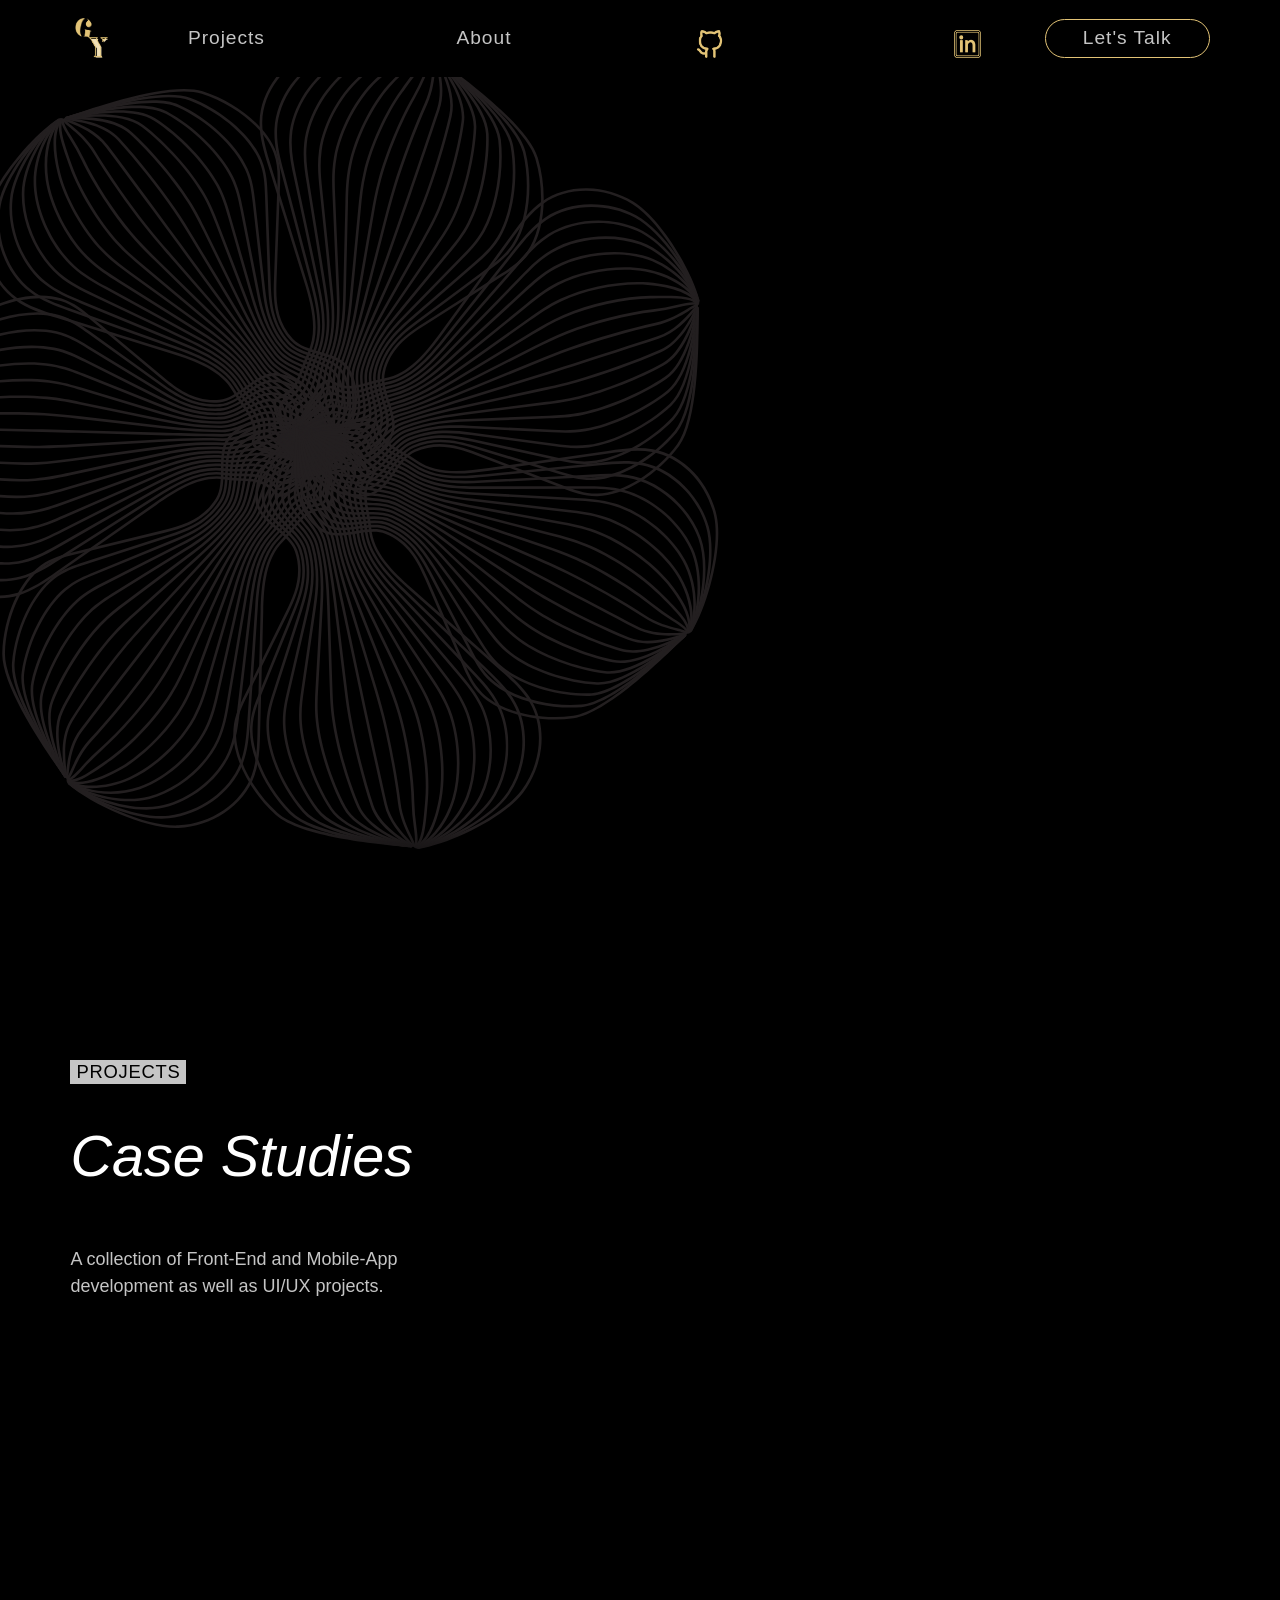
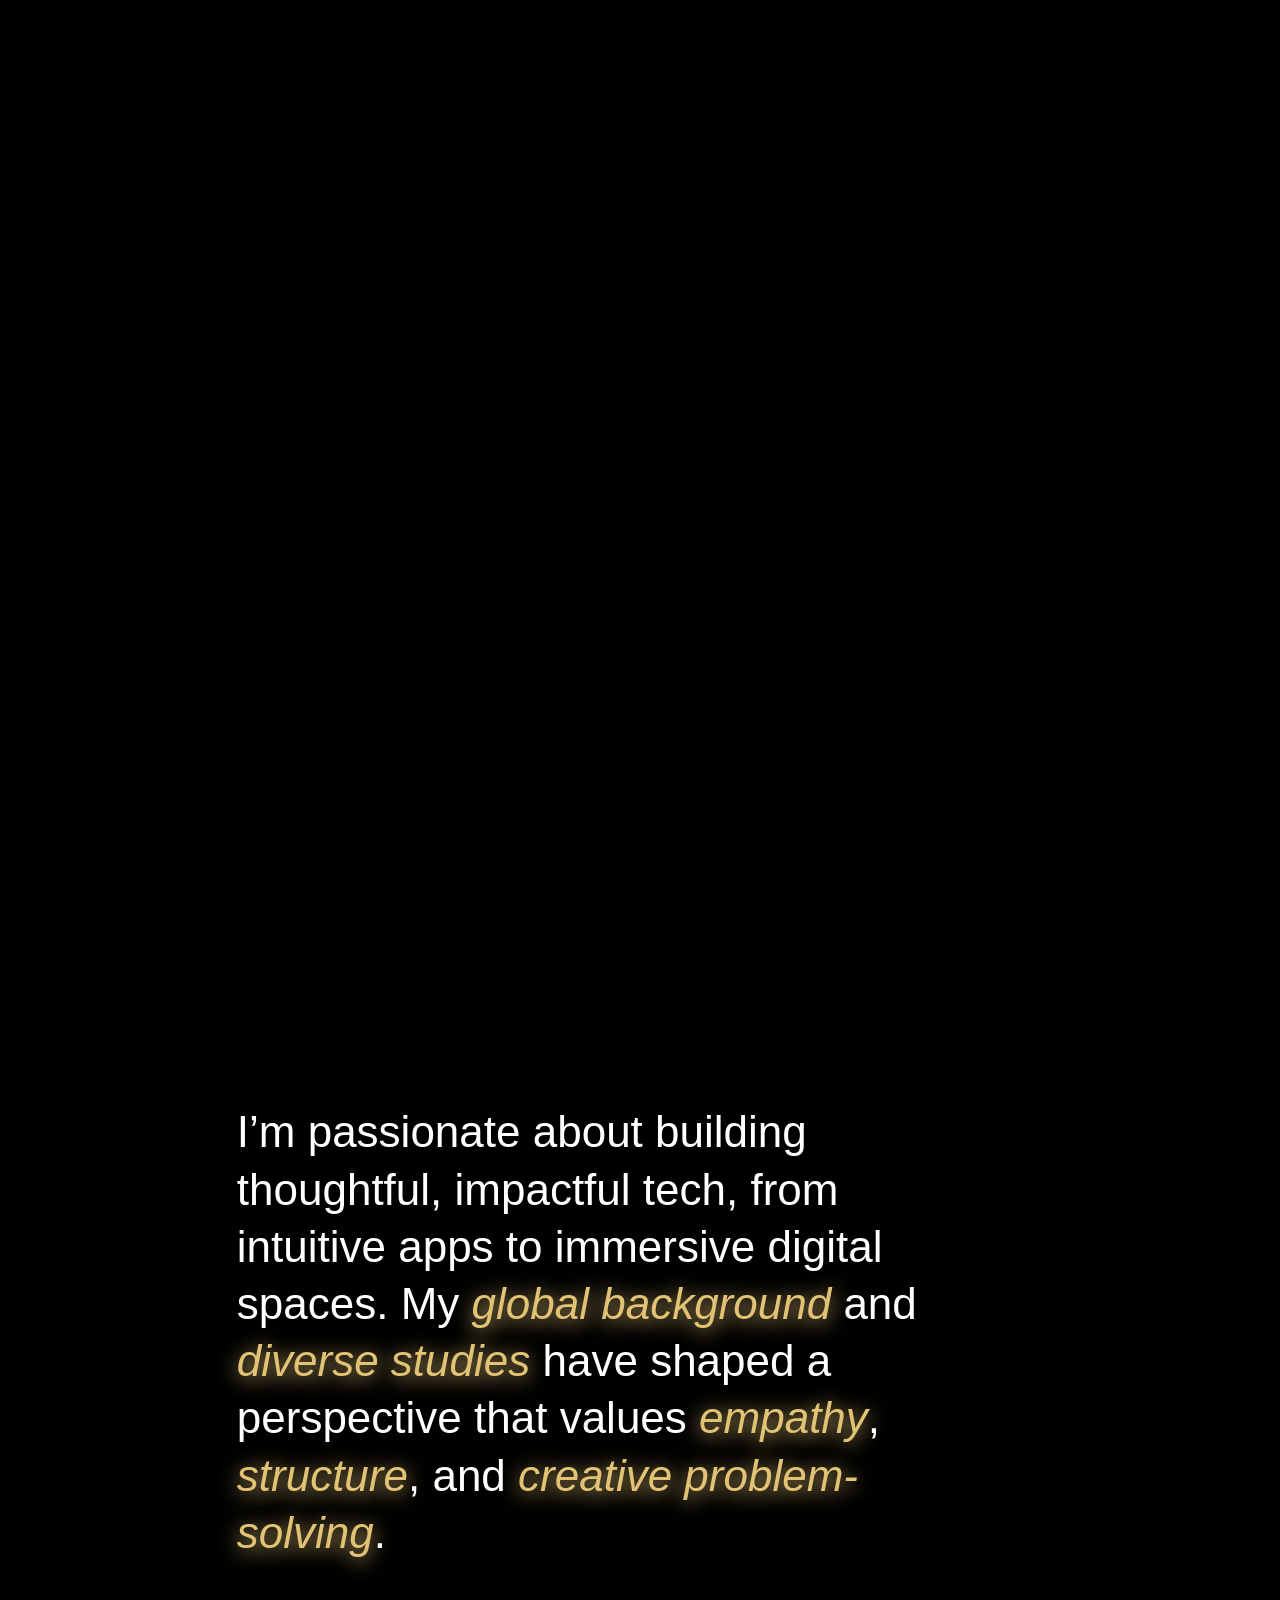
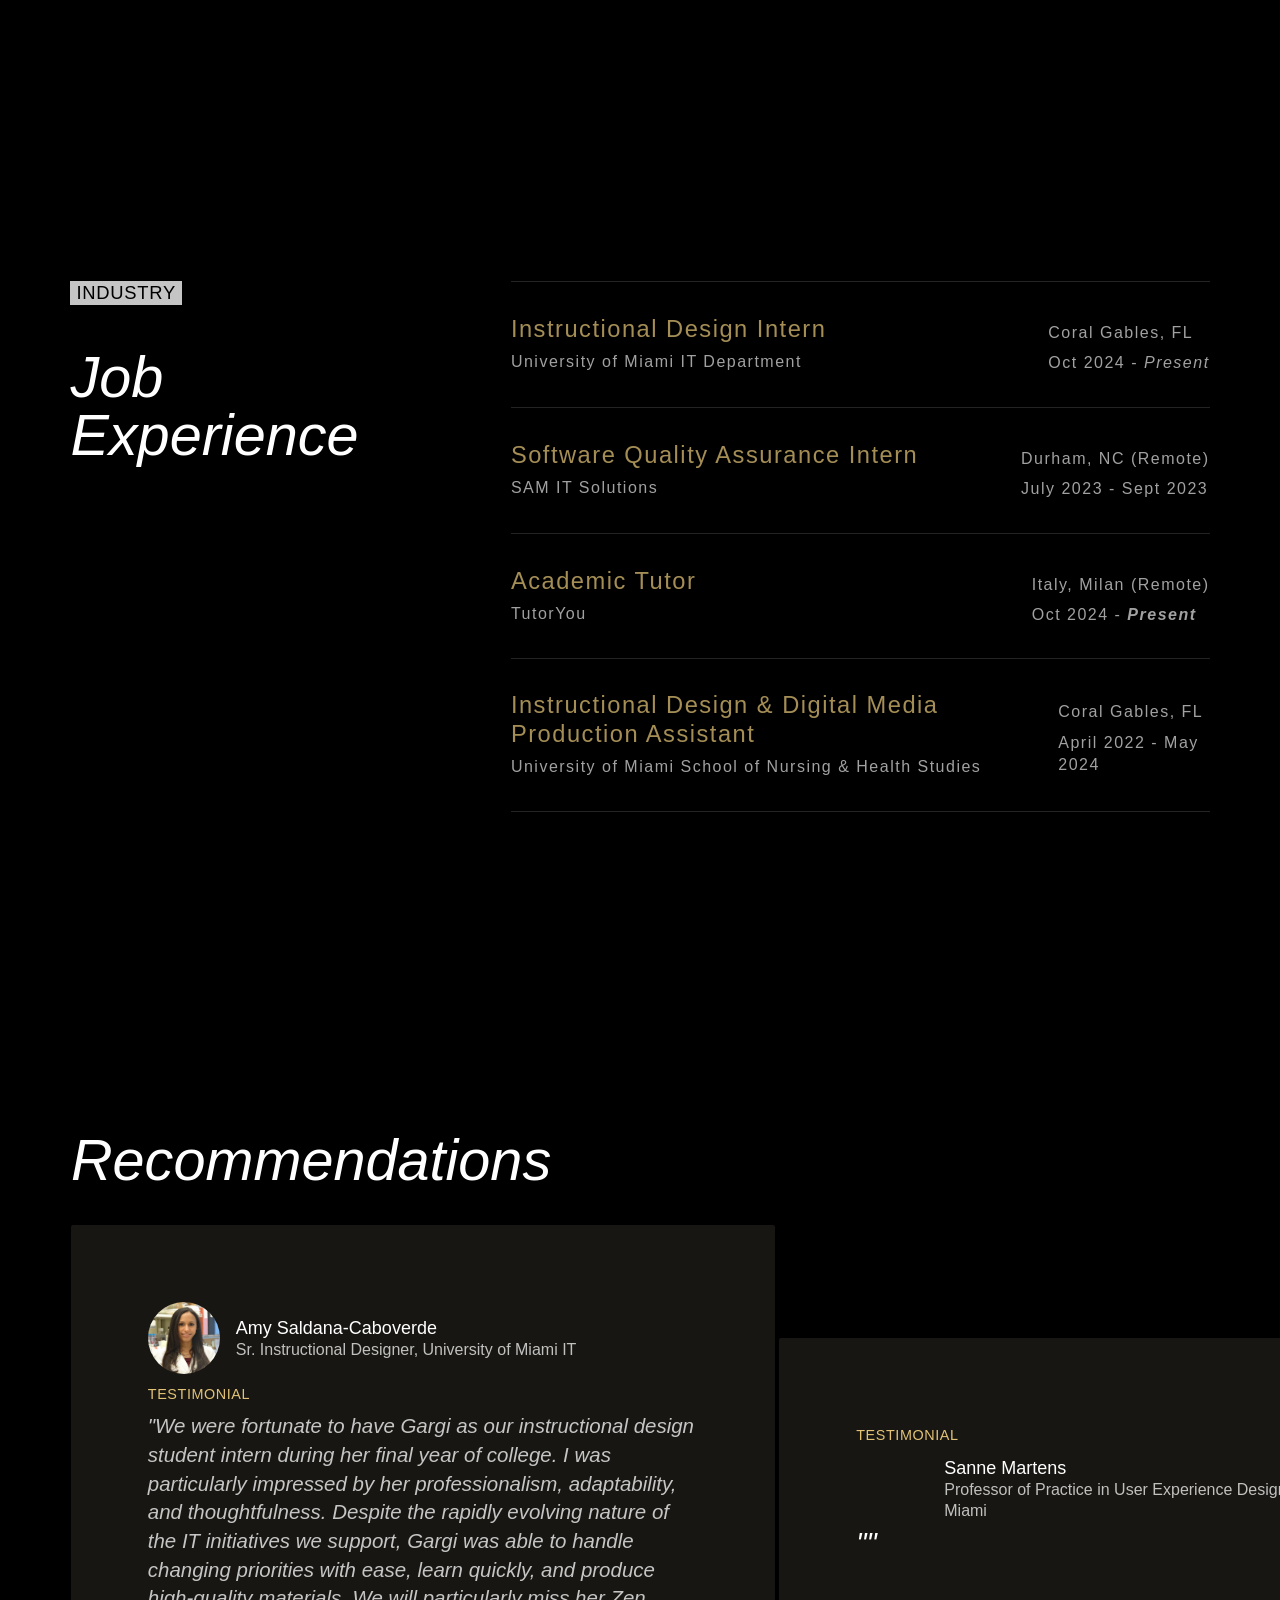
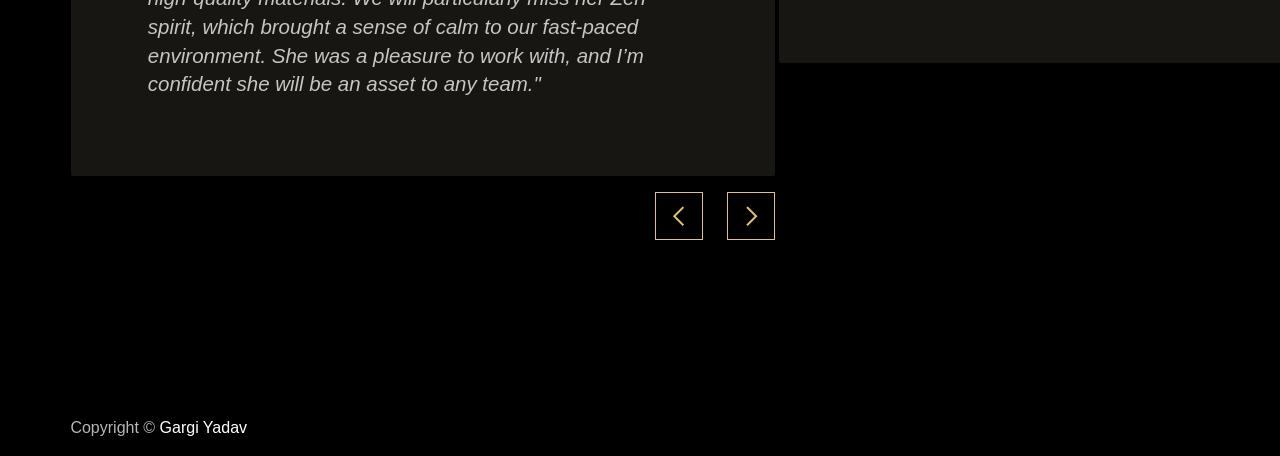
==== index.html @ ada551bd "Add code files" ====
<!DOCTYPE html><!--  This site was created in Webflow. https://webflow.com  --><!--  Last Published: Wed Apr 30 2025 02:10:59 GMT+0000 (Coordinated Universal Time)  -->
<html data-wf-page="67da205cc5cc4d91145ba901" data-wf-site="67da205bc5cc4d91145ba8b2" lang="en">
<head>
  <meta charset="utf-8">
  <title>Enigma Studio | Webflow HTML website template</title>
  <meta content="Enigma Studio | Webflow HTML website template" property="og:title">
  <meta content="https://cdn.prod.website-files.com/6703321c58a02eadf2546669/6704120da73efdd2e2a7a89e_enigma-ai-studio.webflow.io_%20(4).avif" property="og:image">
  <meta content="Enigma Studio | Webflow HTML website template" property="twitter:title">
  <meta content="https://cdn.prod.website-files.com/6703321c58a02eadf2546669/6704120da73efdd2e2a7a89e_enigma-ai-studio.webflow.io_%20(4).avif" property="twitter:image">
  <meta content="width=device-width, initial-scale=1" name="viewport">
  <meta content="Webflow" name="generator">
  <link href="css/normalize.css" rel="stylesheet" type="text/css">
  <link href="css/webflow.css" rel="stylesheet" type="text/css">
  <link href="css/gargis-stellar-site-e23b3b.webflow.css" rel="stylesheet" type="text/css">
  <link href="https://fonts.googleapis.com" rel="preconnect">
  <link href="https://fonts.gstatic.com" rel="preconnect" crossorigin="anonymous">
  <script src="https://ajax.googleapis.com/ajax/libs/webfont/1.6.26/webfont.js" type="text/javascript"></script>
  <script type="text/javascript">WebFont.load({  google: {    families: ["Great Vibes:400","Bitter:400,700,400italic","PT Serif:400,400italic,700,700italic","Merriweather:300,300italic,400,400italic,700,700italic,900,900italic","Afacad Flux:200,300,regular,500,600,700,800,900"]  }});</script>
  <script type="text/javascript">!function(o,c){var n=c.documentElement,t=" w-mod-";n.className+=t+"js",("ontouchstart"in o||o.DocumentTouch&&c instanceof DocumentTouch)&&(n.className+=t+"touch")}(window,document);</script>
  <link href="images/favicon.svg" rel="shortcut icon" type="image/x-icon">
  <link href="images/webclip.png" rel="apple-touch-icon">
</head>
<body class="body">
  <div data-animation="default" class="nav-bar w-nav" data-easing2="ease" fs-scrolldisable-element="smart-nav" data-easing="ease" data-collapse="medium" data-w-id="0d699ee9-bfec-d02b-d6ea-c3edeeae146e" role="banner" data-duration="300">
    <div class="container-7 navigation-container">
      <div class="nav-wrapper">
        <a href="index.html" aria-current="page" class="nav-logo w-inline-block w--current"><img src="images/GY-1.png" loading="lazy" alt="" class="nav-logo-image"></a>
        <nav role="navigation" class="nav-links-conatiner-2 w-nav-menu">
          <div class="nav-sub-container-2">
            <div class="nav-links-wrapper-2">
              <a href="projects/projects-overview.html" class="nav-link-3">Projects</a>
              <a href="about.html" class="nav-link-3">About</a>
              <a href="https://github.com/GGmia-code" target="_blank" class="link-block-3 w-inline-block"><img src="images/whatever-1.png" loading="lazy" sizes="(max-width: 2304px) 100vw, 2304px" srcset="images/whatever-1-p-500.png 500w, images/whatever-1-p-800.png 800w, images/whatever-1-p-1080.png 1080w, images/whatever-1-p-1600.png 1600w, images/whatever-1-p-2000.png 2000w, images/whatever-1.png 2304w" alt="" class="image-6"></a>
              <a href="https://www.linkedin.com/in/gargi-yadav-9b56a81a7" target="_blank" class="link-block-3 w-inline-block"><img src="images/whatever-2.png" loading="lazy" sizes="(max-width: 2304px) 100vw, 2304px" srcset="images/whatever-2-p-500.png 500w, images/whatever-2-p-800.png 800w, images/whatever-2-p-1080.png 1080w, images/whatever-2-p-1600.png 1600w, images/whatever-2-p-2000.png 2000w, images/whatever-2.png 2304w" alt="" class="image-6"></a>
            </div>
            <a href="contact.html" class="nav-link-3 nav_link--contact">Let&#x27;s Talk</a>
          </div>
        </nav>
        <div class="nav-menu-button w-nav-button">
          <div class="nav-menu-icon">
            <div class="menu-icon-line-top-2"></div>
            <div class="menu-icon-line-middle-2">
              <div class="menu-icon-line-middle-inner"></div>
            </div>
            <div class="menu-icon-line-bottom-2"></div>
          </div>
        </div>
      </div>
    </div>
  </div>
  <section data-w-id="f4b03645-252d-bc76-35f7-ac9c9e101da4" class="section section-hero">
    <div class="hero-background-wrapper"><img width="2048" loading="eager" alt="" src="images/flower4.svg" class="hero-background"><img width="2048" sizes="100vw" alt="" src="images/enigma-studio-mobile_1enigma-studio-mobile.avif" loading="eager" srcset="images/enigma-studio-mobile_1enigma-studio-mobile.avif 500w, images/enigma-studio-mobile_1enigma-studio-mobile.avif 800w, images/enigma-studio-mobile_1enigma-studio-mobile.avif 1394w" class="hero-background background-mobile">
      <div class="hero-background-fade-overlay"></div>
    </div>
    <div class="w-layout-blockcontainer container container-hero w-container">
      <div class="hero-text-wrapper">
        <div class="hero-top-wrapper">
          <div class="hero-heading-wrapper">
            <div data-w-id="c55e3047-01fa-0f77-0c97-dfe356a225e7" style="-webkit-transform:translate3d(0, 40px, 0) scale3d(1, 1, 1) rotateX(0) rotateY(0) rotateZ(0) skew(0, 0);-moz-transform:translate3d(0, 40px, 0) scale3d(1, 1, 1) rotateX(0) rotateY(0) rotateZ(0) skew(0, 0);-ms-transform:translate3d(0, 40px, 0) scale3d(1, 1, 1) rotateX(0) rotateY(0) rotateZ(0) skew(0, 0);transform:translate3d(0, 40px, 0) scale3d(1, 1, 1) rotateX(0) rotateY(0) rotateZ(0) skew(0, 0);opacity:0" class="hero-heading-2">Gargi Yadav</div>
          </div>
          <div class="hero-description-wrapper">
            <h1 data-w-id="ab54db40-0832-3c3a-b378-94128060c0ac" style="-webkit-transform:translate3d(0, 40px, 0) scale3d(1, 1, 1) rotateX(0) rotateY(0) rotateZ(0) skew(0, 0);-moz-transform:translate3d(0, 40px, 0) scale3d(1, 1, 1) rotateX(0) rotateY(0) rotateZ(0) skew(0, 0);-ms-transform:translate3d(0, 40px, 0) scale3d(1, 1, 1) rotateX(0) rotateY(0) rotateZ(0) skew(0, 0);transform:translate3d(0, 40px, 0) scale3d(1, 1, 1) rotateX(0) rotateY(0) rotateZ(0) skew(0, 0);opacity:0" class="hero-description-2">I am a fractal, a glitch in the system, an emerging phenomenon—filled with data, knowledge, and a relentless spirit to find beauty in both structure and chaos. <br><em>I am a creator.</em></h1>
          </div>
        </div>
        <div data-w-id="f1279437-eaea-55bb-9e67-e948d1ccc646" style="-webkit-transform:translate3d(0, 40px, 0) scale3d(1, 1, 1) rotateX(0) rotateY(0) rotateZ(0) skew(0, 0);-moz-transform:translate3d(0, 40px, 0) scale3d(1, 1, 1) rotateX(0) rotateY(0) rotateZ(0) skew(0, 0);-ms-transform:translate3d(0, 40px, 0) scale3d(1, 1, 1) rotateX(0) rotateY(0) rotateZ(0) skew(0, 0);transform:translate3d(0, 40px, 0) scale3d(1, 1, 1) rotateX(0) rotateY(0) rotateZ(0) skew(0, 0);opacity:0" class="hero-contact-info-wrapper"></div>
      </div>
    </div>
  </section>
  <section class="section">
    <div class="w-layout-blockcontainer container w-container">
      <div class="w-layout-grid grid---ratio-1x2">
        <div class="title-wrapper-sticky">
          <div class="label-heading">Projects</div>
          <div class="heading-h2">Case Studies</div>
          <p class="paragraph-38">A collection of Front-End and Mobile-App development as well as UI/UX projects.</p>
        </div>
        <div class="w-layout-grid project-grid">
          <a data-w-id="e3b997b0-db7d-742f-bd6e-26281dcb2ea6" style="-webkit-transform:translate3d(0, 40px, 0) scale3d(1, 1, 1) rotateX(0) rotateY(0) rotateZ(0) skew(0, 0);-moz-transform:translate3d(0, 40px, 0) scale3d(1, 1, 1) rotateX(0) rotateY(0) rotateZ(0) skew(0, 0);-ms-transform:translate3d(0, 40px, 0) scale3d(1, 1, 1) rotateX(0) rotateY(0) rotateZ(0) skew(0, 0);transform:translate3d(0, 40px, 0) scale3d(1, 1, 1) rotateX(0) rotateY(0) rotateZ(0) skew(0, 0);opacity:0" href="projects/petpals.html" class="project-link-wrapper w-inline-block">
            <div class="div-block">
              <div class="project-image-wrapper"><img sizes="(max-width: 767px) 100vw, (max-width: 991px) 728px, 940px" srcset="images/Untitled-design-6-p-500.png 500w, images/Untitled-design-6-p-800.png 800w, images/Untitled-design-6-p-1080.png 1080w, images/Untitled-design-6.png 1307w" alt="" src="images/Untitled-design-6.png" loading="lazy" class="project-background-image"></div>
              <div class="project-text-wrapper">
                <h3 class="project-heading">PetPals iOS App</h3>
                <p class="paragraph-18"><em class="italic-text-6">Mobile App Development, UI/UX</em></p>
              </div>
            </div>
          </a>
          <a data-w-id="65bf88b5-67cd-f480-ece1-c6824dc0a836" style="-webkit-transform:translate3d(0, 40px, 0) scale3d(1, 1, 1) rotateX(0) rotateY(0) rotateZ(0) skew(0, 0);-moz-transform:translate3d(0, 40px, 0) scale3d(1, 1, 1) rotateX(0) rotateY(0) rotateZ(0) skew(0, 0);-ms-transform:translate3d(0, 40px, 0) scale3d(1, 1, 1) rotateX(0) rotateY(0) rotateZ(0) skew(0, 0);transform:translate3d(0, 40px, 0) scale3d(1, 1, 1) rotateX(0) rotateY(0) rotateZ(0) skew(0, 0);opacity:0" href="projects/uforecast.html" class="project-link-wrapper project-even w-inline-block">
            <div class="div-block-2">
              <div class="project-image-wrapper"><img sizes="(max-width: 767px) 100vw, (max-width: 991px) 728px, 940px" srcset="images/Untitled-design-7-p-500.png 500w, images/Untitled-design-7-p-800.png 800w, images/Untitled-design-7-p-1080.png 1080w, images/Untitled-design-7.png 1307w" alt="" src="images/Untitled-design-7.png" loading="lazy" class="project-background-image"></div>
              <div class="project-text-wrapper">
                <h3 class="project-heading">UForecast</h3>
                <p class="paragraph-18"><em class="italic-text-7">Front-End Development</em></p>
              </div>
            </div>
          </a>
          <a data-w-id="eceac7d6-76ee-a515-3b6d-4fc2977862ab" style="-webkit-transform:translate3d(0, 40px, 0) scale3d(1, 1, 1) rotateX(0) rotateY(0) rotateZ(0) skew(0, 0);-moz-transform:translate3d(0, 40px, 0) scale3d(1, 1, 1) rotateX(0) rotateY(0) rotateZ(0) skew(0, 0);-ms-transform:translate3d(0, 40px, 0) scale3d(1, 1, 1) rotateX(0) rotateY(0) rotateZ(0) skew(0, 0);transform:translate3d(0, 40px, 0) scale3d(1, 1, 1) rotateX(0) rotateY(0) rotateZ(0) skew(0, 0);opacity:0" href="projects/instructional-design.html" class="project-link-wrapper w-inline-block">
            <div class="div-block-3">
              <div class="project-image-wrapper"><img sizes="(max-width: 767px) 100vw, (max-width: 991px) 728px, 940px" srcset="images/Untitled-design-8-p-500.png 500w, images/Untitled-design-8-p-800.png 800w, images/Untitled-design-8-p-1080.png 1080w, images/Untitled-design-8.png 1307w" alt="" src="images/Untitled-design-8.png" loading="lazy" class="project-background-image"></div>
              <div class="project-text-wrapper">
                <h3 class="project-heading">Instructional Design Projects</h3>
                <p class="paragraph-18"><em class="italic-text-8">Visual Design &amp; Branding</em></p>
              </div>
            </div>
          </a>
          <a data-w-id="2803e373-3068-89a8-c069-f5216d1c5479" style="-webkit-transform:translate3d(0, 40px, 0) scale3d(1, 1, 1) rotateX(0) rotateY(0) rotateZ(0) skew(0, 0);-moz-transform:translate3d(0, 40px, 0) scale3d(1, 1, 1) rotateX(0) rotateY(0) rotateZ(0) skew(0, 0);-ms-transform:translate3d(0, 40px, 0) scale3d(1, 1, 1) rotateX(0) rotateY(0) rotateZ(0) skew(0, 0);transform:translate3d(0, 40px, 0) scale3d(1, 1, 1) rotateX(0) rotateY(0) rotateZ(0) skew(0, 0);opacity:0" href="projects/intelli-cup-software.html" class="project-link-wrapper project-even w-inline-block">
            <div class="div-block-4">
              <div class="project-image-wrapper"><img sizes="(max-width: 767px) 100vw, (max-width: 991px) 728px, 940px" srcset="images/Liquid-Classification-p-500.png 500w, images/Liquid-Classification-p-800.png 800w, images/Liquid-Classification-p-1080.png 1080w, images/Liquid-Classification.png 1307w" alt="" src="images/Liquid-Classification.png" loading="lazy" class="project-background-image"></div>
              <div class="project-text-wrapper">
                <h3 class="project-heading">Intelli-Cup Software</h3>
                <p class="paragraph-18"><em class="italic-text-9">Software Engineering &amp; Project Management</em></p>
              </div>
            </div>
          </a>
        </div>
      </div>
    </div>
  </section>
  <section id="Intro" class="section intro">
    <div class="w-layout-blockcontainer container intro-container w-container">
      <div class="label"></div>
      <p class="intro-text-white">I’m passionate about building thoughtful, impactful tech, from intuitive apps to immersive digital spaces. My <span class="italic-text">global background</span> and <span class="italic-text">diverse studies</span> have shaped a perspective that values <span class="italic-text">empathy</span>, <span class="italic-text">structure</span>, and <span class="italic-text">creative problem-solving</span>. <br></p>
    </div>
  </section>
  <section class="section">
    <div class="w-layout-blockcontainer container w-container">
      <div class="w-layout-grid grid---ratio-1x2">
        <div class="title-wrapper-sticky">
          <div class="label-heading">industry</div>
          <p class="heading-h2">Job Experience</p>
        </div>
        <div class="awards-grid">
          <div class="line-2"></div>
          <a href="#" class="awards-links-wrapper w-inline-block">
            <div>
              <div class="awards-title">Instructional Design Intern</div>
              <div class="awards-subheading">University of Miami IT Department</div>
            </div>
            <div class="w-layout-vflex">
              <div class="awards-subheading">Coral Gables, FL</div>
              <div class="awards-subheading">Oct 2024 - <em>Present</em></div>
            </div>
          </a>
          <a href="#" class="awards-links-wrapper w-inline-block">
            <div>
              <div>
                <div class="awards-title">Software Quality Assurance Intern</div>
                <div class="awards-subheading">SAM IT Solutions</div>
              </div>
            </div>
            <div class="w-layout-vflex">
              <div class="awards-subheading">Durham, NC (Remote)</div>
              <div class="awards-subheading">July 2023 - Sept 2023</div>
            </div>
          </a>
          <a href="#" class="awards-links-wrapper w-inline-block">
            <div>
              <div>
                <div class="awards-title">Academic Tutor </div>
                <div class="awards-subheading">TutorYou</div>
              </div>
            </div>
            <div class="w-layout-vflex">
              <div class="awards-subheading">Italy, Milan (Remote)</div>
              <div class="awards-subheading">Oct 2024 - <strong><em>Present</em></strong></div>
            </div>
          </a>
          <a href="#" class="awards-links-wrapper w-inline-block">
            <div>
              <div class="awards-title">Instructional Design &amp; Digital Media Production Assistant</div>
              <div class="awards-subheading">University of Miami School of Nursing &amp; Health Studies</div>
            </div>
            <div class="w-layout-vflex">
              <div class="awards-subheading">Coral Gables, FL</div>
              <div class="awards-subheading">April 2022 - May 2024</div>
            </div>
          </a>
        </div>
      </div>
    </div>
  </section>
  <section class="section-4 quotes">
    <div class="w-layout-blockcontainer container-7 narrow w-container">
      <p class="heading-h2">Recommendations</p>
      <div data-delay="4000" data-animation="slide" class="quote-slider w-slider" data-autoplay="false" data-easing="ease" data-hide-arrows="false" data-disable-swipe="false" data-autoplay-limit="0" data-nav-spacing="4" data-duration="500" data-infinite="true">
        <div class="quote-mask w-slider-mask">
          <div class="quote-slide w-slide">
            <div class="quote-card-3">
              <div class="quote-text-wrapper">
                <div class="quote">
                  <div class="quote-profile-image-wrapper"><img sizes="(max-width: 711px) 100vw, 711px" srcset="images/56715de9-a145-4f1f-9404-28ab8ed8697f-p-500.jpg 500w, images/56715de9-a145-4f1f-9404-28ab8ed8697f.jpg 711w" alt="" src="images/56715de9-a145-4f1f-9404-28ab8ed8697f.jpg" loading="lazy" class="quote-profile-image"></div>
                  <div class="quote-name-title-wrapper">
                    <div class="quote-name">Amy Saldana-Caboverde</div>
                    <div class="quote-title">Sr. Instructional Designer, University of Miami IT </div>
                  </div>
                </div>
                <h3 class="label-4 margin-bottom-8">Testimonial</h3>
                <p class="paragraph-18"><em>&quot;We were fortunate to have Gargi as our instructional design student intern during her final year of college. I was particularly impressed by her professionalism, adaptability, and thoughtfulness. Despite the rapidly evolving nature of the IT initiatives we support, Gargi was able to handle changing priorities with ease, learn quickly, and produce high-quality materials. We will particularly miss her Zen spirit, which brought a sense of calm to our fast-paced environment. She was a pleasure to work with, and I’m confident she will be an asset to any team.&quot;</em></p>
              </div>
            </div>
          </div>
          <div class="quote-slide w-slide">
            <div class="quote-card-3">
              <div class="quote-text-wrapper">
                <h3 class="label-4 margin-bottom-8">Testimonial</h3>
                <div class="quote">
                  <div class="quote-profile-image-wrapper"><img sizes="(max-width: 767px) 100vw, (max-width: 991px) 728px, 940px" srcset="images/Designer-5_1-p-500.png 500w, images/Designer-5_1-p-800.png 800w, images/Designer-5_1Designer-5.webp 1024w" alt="" src="images/Designer-5_1Designer-5.webp" loading="lazy" class="quote-profile-image"></div>
                  <div class="quote-name-title-wrapper">
                    <div class="quote-name">Sanne Martens</div>
                    <div class="quote-title">Professor of Practice in User Experience Design, University of Miami </div>
                  </div>
                </div>
                <p class="quote-heading">&quot;&quot;</p>
              </div>
            </div>
          </div>
          <div class="quote-slide w-slide">
            <div class="quote-card-3">
              <div class="quote-text-wrapper">
                <h3 class="label-4 margin-bottom-8">Testimonial</h3>
                <div class="quote">
                  <div class="quote-profile-image-wrapper"><img sizes="(max-width: 767px) 100vw, (max-width: 991px) 728px, 762px" srcset="images/Headshot-of-Sophie-2_1-p-500.png 500w, images/Headshot-of-Sophie-2_1Headshot-of-Sophie-2.webp 762w" alt="" src="images/Headshot-of-Sophie-2_1Headshot-of-Sophie-2.webp" loading="lazy" class="quote-profile-image"></div>
                  <div class="quote-name-title-wrapper">
                    <div class="quote-name">Karen McDaniels</div>
                    <div class="quote-title">Director, IT Learning Initatives, University of Miami IT Department</div>
                  </div>
                </div>
                <p class="paragraph-18">&quot;<em>Gargi has been an exceptional intern for the Learning Initiatives team. She consistently provided detailed agendas for our weekly team meetings and facilitated many of them, ensuring key topics were covered. Gargi also demonstrated strong project management skills by completing audits and checklists, attending multiple meetings, and implementing feedback on various scripts and infographics. Her creativity, dedication and ability to manage multiple tasks have greatly contributed to the team&#x27;s success.</em>&quot;</p>
              </div>
            </div>
          </div>
          <div class="quote-slide w-slide">
            <div class="quote-card-3">
              <div class="quote-text-wrapper">
                <h3 class="label-4 margin-bottom-8">Testimonial</h3>
                <div class="quote">
                  <div class="quote-profile-image-wrapper"><img sizes="(max-width: 767px) 100vw, (max-width: 991px) 728px, 940px" srcset="images/Designer-5_1-p-500.png 500w, images/Designer-5_1-p-800.png 800w, images/Designer-5_1Designer-5.webp 1024w" alt="" src="images/Designer-5_1Designer-5.webp" loading="lazy" class="quote-profile-image"></div>
                  <div class="quote-name-title-wrapper">
                    <div class="quote-name">Ishwar Balliram</div>
                    <div class="quote-title">IT/ERP Trainer Instructional Designer, University of Miami School of Nursing and Health Studies </div>
                  </div>
                </div>
                <p class="quote-heading">&quot;&quot;</p>
              </div>
            </div>
          </div>
          <div class="quote-slide w-slide">
            <div class="quote-card-3">
              <div class="quote-text-wrapper">
                <h3 class="label-4 margin-bottom-8">Testimonial</h3>
                <div class="quote">
                  <div class="quote-profile-image-wrapper"><img sizes="(max-width: 767px) 100vw, (max-width: 991px) 728px, 940px" srcset="images/Designer-4-p-500.png 500w, images/Designer-4-p-800.png 800w, images/Designer-4.webp 1024w" alt="" src="images/Designer-4.webp" loading="lazy" class="quote-profile-image"></div>
                  <div class="quote-name-title-wrapper">
                    <div class="quote-name">Claudia Anderson</div>
                    <div class="paragraph-18"><em>For the past 2 years, Gargi has demonstrated exceptional leadership skills as part of the COISO executive board. First as Vice President and then as Treasurer, Gargi’s positivity, hard work, and dedication to COISO has allowed the organization to flourish and contributed to its legacy in spades.</em><br></div>
                  </div>
                </div>
                <p class="quote-heading">&quot;&quot;</p>
              </div>
            </div>
          </div>
        </div>
        <div class="quote-arrow-2 gallery-arrow-left w-slider-arrow-left">
          <div class="w-icon-slider-left"></div>
        </div>
        <div class="quote-arrow-2 w-slider-arrow-right">
          <div class="w-icon-slider-right"></div>
        </div>
        <div class="slide-nav w-slider-nav"></div>
      </div>
    </div>
  </section>
  <section class="section section-logos">
    <div class="scrolling-logo-outer-wrapper"></div>
  </section>
  <div class="section section-footer">
    <div class="container container-footer">
      <div class="footer-bottom-links">
        <p class="footer-text">Copyright © <a href="http://www.aaronrudyk.com" target="_blank" class="footer-span-link">Gargi Yadav</a>
        </p>
        <div class="w-layout-grid footer-bottom-links-grid"></div>
      </div>
    </div>
  </div>
  <script src="https://d3e54v103j8qbb.cloudfront.net/js/jquery-3.5.1.min.dc5e7f18c8.js?site=67da205bc5cc4d91145ba8b2" type="text/javascript" integrity="sha256-9/aliU8dGd2tb6OSsuzixeV4y/faTqgFtohetphbbj0=" crossorigin="anonymous"></script>
  <script src="js/webflow.js" type="text/javascript"></script>
</body>
</html>
---- css/webflow.css ----
@font-face {
  font-family: 'webflow-icons';
  src: url("[data-uri]") format('truetype');
  font-weight: normal;
  font-style: normal;
}
[class^="w-icon-"],
[class*=" w-icon-"] {
  /* use !important to prevent issues with browser extensions that change fonts */
  font-family: 'webflow-icons' !important;
  speak: none;
  font-style: normal;
  font-weight: normal;
  font-variant: normal;
  text-transform: none;
  line-height: 1;
  /* Better Font Rendering =========== */
  -webkit-font-smoothing: antialiased;
  -moz-osx-font-smoothing: grayscale;
}
.w-icon-slider-right:before {
  content: "\e600";
}
.w-icon-slider-left:before {
  content: "\e601";
}
.w-icon-nav-menu:before {
  content: "\e602";
}
.w-icon-arrow-down:before,
.w-icon-dropdown-toggle:before {
  content: "\e603";
}
.w-icon-file-upload-remove:before {
  content: "\e900";
}
.w-icon-file-upload-icon:before {
  content: "\e903";
}
* {
  -webkit-box-sizing: border-box;
  -moz-box-sizing: border-box;
  box-sizing: border-box;
}
html {
  height: 100%;
}
body {
  margin: 0;
  min-height: 100%;
  background-color: #fff;
  font-family: Arial, sans-serif;
  font-size: 14px;
  line-height: 20px;
  color: #333;
}
img {
  max-width: 100%;
  vertical-align: middle;
  display: inline-block;
}
html.w-mod-touch * {
  background-attachment: scroll !important;
}
.w-block {
  display: block;
}
.w-inline-block {
  max-width: 100%;
  display: inline-block;
}
.w-clearfix:before,
.w-clearfix:after {
  content: " ";
  display: table;
  grid-column-start: 1;
  grid-row-start: 1;
  grid-column-end: 2;
  grid-row-end: 2;
}
.w-clearfix:after {
  clear: both;
}
.w-hidden {
  display: none;
}
.w-button {
  display: inline-block;
  padding: 9px 15px;
  background-color: #3898EC;
  color: white;
  border: 0;
  line-height: inherit;
  text-decoration: none;
  cursor: pointer;
  border-radius: 0;
}
input.w-button {
  -webkit-appearance: button;
}
html[data-w-dynpage] [data-w-cloak] {
  color: transparent !important;
}
.w-code-block {
  margin: unset;
}
pre.w-code-block code {
  all: inherit;
}
.w-optimization {
  display: contents;
}
.w-webflow-badge,
.w-webflow-badge > img {
  box-sizing: unset;
  width: unset;
  height: unset;
  max-height: unset;
  max-width: unset;
  min-height: unset;
  min-width: unset;
  margin: unset;
  padding: unset;
  float: unset;
  clear: unset;
  border: unset;
  border-radius: unset;
  background: unset;
  background-image: unset;
  background-position: unset;
  background-size: unset;
  background-repeat: unset;
  background-origin: unset;
  background-clip: unset;
  background-attachment: unset;
  background-color: unset;
  box-shadow: unset;
  transform: unset;
  transition: unset;
  direction: unset;
  font-family: unset;
  font-weight: unset;
  color: unset;
  font-size: unset;
  line-height: unset;
  font-style: unset;
  font-variant: unset;
  text-align: unset;
  letter-spacing: unset;
  text-decoration: unset;
  text-indent: unset;
  text-transform: unset;
  list-style-type: unset;
  text-shadow: unset;
  vertical-align: unset;
  cursor: unset;
  white-space: unset;
  word-break: unset;
  word-spacing: unset;
  word-wrap: unset;
}
.w-webflow-badge {
  position: fixed !important;
  display: inline-block !important;
  visibility: visible !important;
  opacity: 1 !important;
  z-index: 2147483647 !important;
  top: auto !important;
  right: 12px !important;
  bottom: 12px !important;
  left: auto !important;
  color: #aaadb0 !important;
  background-color: #fff !important;
  border-radius: 3px !important;
  padding: 6px !important;
  font-size: 12px !important;
  line-height: 14px !important;
  text-decoration: none !important;
  transform: none !important;
  margin: 0 !important;
  width: auto !important;
  height: auto !important;
  overflow: unset !important;
  white-space: nowrap;
  box-shadow: 0 0 0 1px rgba(0, 0, 0, 0.1), 0px 1px 3px rgba(0, 0, 0, 0.1);
  cursor: pointer;
}
.w-webflow-badge > img {
  position: unset;
  display: inline-block !important;
  visibility: unset !important;
  opacity: 1 !important;
  vertical-align: middle !important;
}
h1,
h2,
h3,
h4,
h5,
h6 {
  font-weight: bold;
  margin-bottom: 10px;
}
h1 {
  font-size: 38px;
  line-height: 44px;
  margin-top: 20px;
}
h2 {
  font-size: 32px;
  line-height: 36px;
  margin-top: 20px;
}
h3 {
  font-size: 24px;
  line-height: 30px;
  margin-top: 20px;
}
h4 {
  font-size: 18px;
  line-height: 24px;
  margin-top: 10px;
}
h5 {
  font-size: 14px;
  line-height: 20px;
  margin-top: 10px;
}
h6 {
  font-size: 12px;
  line-height: 18px;
  margin-top: 10px;
}
p {
  margin-top: 0;
  margin-bottom: 10px;
}
blockquote {
  margin: 0 0 10px 0;
  padding: 10px 20px;
  border-left: 5px solid #E2E2E2;
  font-size: 18px;
  line-height: 22px;
}
figure {
  margin: 0;
  margin-bottom: 10px;
}
figcaption {
  margin-top: 5px;
  text-align: center;
}
ul,
ol {
  margin-top: 0px;
  margin-bottom: 10px;
  padding-left: 40px;
}
.w-list-unstyled {
  padding-left: 0;
  list-style: none;
}
.w-embed:before,
.w-embed:after {
  content: " ";
  display: table;
  grid-column-start: 1;
  grid-row-start: 1;
  grid-column-end: 2;
  grid-row-end: 2;
}
.w-embed:after {
  clear: both;
}
.w-video {
  width: 100%;
  position: relative;
  padding: 0;
}
.w-video iframe,
.w-video object,
.w-video embed {
  position: absolute;
  top: 0;
  left: 0;
  width: 100%;
  height: 100%;
  border: none;
}
fieldset {
  padding: 0;
  margin: 0;
  border: 0;
}
button,
[type='button'],
[type='reset'] {
  border: 0;
  cursor: pointer;
  -webkit-appearance: button;
}
.w-form {
  margin: 0 0 15px;
}
.w-form-done {
  display: none;
  padding: 20px;
  text-align: center;
  background-color: #dddddd;
}
.w-form-fail {
  display: none;
  margin-top: 10px;
  padding: 10px;
  background-color: #ffdede;
}
label {
  display: block;
  margin-bottom: 5px;
  font-weight: bold;
}
.w-input,
.w-select {
  display: block;
  width: 100%;
  height: 38px;
  padding: 8px 12px;
  margin-bottom: 10px;
  font-size: 14px;
  line-height: 1.42857143;
  color: #333333;
  vertical-align: middle;
  background-color: #ffffff;
  border: 1px solid #cccccc;
}
.w-input::placeholder,
.w-select::placeholder {
  color: #999;
}
.w-input:focus,
.w-select:focus {
  border-color: #3898EC;
  outline: 0;
}
.w-input[disabled],
.w-select[disabled],
.w-input[readonly],
.w-select[readonly],
fieldset[disabled] .w-input,
fieldset[disabled] .w-select {
  cursor: not-allowed;
}
.w-input[disabled]:not(.w-input-disabled),
.w-select[disabled]:not(.w-input-disabled),
.w-input[readonly],
.w-select[readonly],
fieldset[disabled]:not(.w-input-disabled) .w-input,
fieldset[disabled]:not(.w-input-disabled) .w-select {
  background-color: #eeeeee;
}
textarea.w-input,
textarea.w-select {
  height: auto;
}
.w-select {
  background-color: #f3f3f3;
}
.w-select[multiple] {
  height: auto;
}
.w-form-label {
  display: inline-block;
  cursor: pointer;
  font-weight: normal;
  margin-bottom: 0px;
}
.w-radio {
  display: block;
  margin-bottom: 5px;
  padding-left: 20px;
}
.w-radio:before,
.w-radio:after {
  content: " ";
  display: table;
  grid-column-start: 1;
  grid-row-start: 1;
  grid-column-end: 2;
  grid-row-end: 2;
}
.w-radio:after {
  clear: both;
}
.w-radio-input {
  margin: 4px 0 0;
  line-height: normal;
  float: left;
  margin-left: -20px;
}
.w-radio-input {
  margin-top: 3px;
}
.w-file-upload {
  display: block;
  margin-bottom: 10px;
}
.w-file-upload-input {
  width: 0.1px;
  height: 0.1px;
  opacity: 0;
  overflow: hidden;
  position: absolute;
  z-index: -100;
}
.w-file-upload-default,
.w-file-upload-uploading,
.w-file-upload-success {
  display: inline-block;
  color: #333333;
}
.w-file-upload-error {
  display: block;
  margin-top: 10px;
}
.w-file-upload-default.w-hidden,
.w-file-upload-uploading.w-hidden,
.w-file-upload-error.w-hidden,
.w-file-upload-success.w-hidden {
  display: none;
}
.w-file-upload-uploading-btn {
  display: flex;
  font-size: 14px;
  font-weight: normal;
  cursor: pointer;
  margin: 0;
  padding: 8px 12px;
  border: 1px solid #cccccc;
  background-color: #fafafa;
}
.w-file-upload-file {
  display: flex;
  flex-grow: 1;
  justify-content: space-between;
  margin: 0;
  padding: 8px 9px 8px 11px;
  border: 1px solid #cccccc;
  background-color: #fafafa;
}
.w-file-upload-file-name {
  font-size: 14px;
  font-weight: normal;
  display: block;
}
.w-file-remove-link {
  margin-top: 3px;
  margin-left: 10px;
  width: auto;
  height: auto;
  padding: 3px;
  display: block;
  cursor: pointer;
}
.w-icon-file-upload-remove {
  margin: auto;
  font-size: 10px;
}
.w-file-upload-error-msg {
  display: inline-block;
  color: #ea384c;
  padding: 2px 0;
}
.w-file-upload-info {
  display: inline-block;
  line-height: 38px;
  padding: 0 12px;
}
.w-file-upload-label {
  display: inline-block;
  font-size: 14px;
  font-weight: normal;
  cursor: pointer;
  margin: 0;
  padding: 8px 12px;
  border: 1px solid #cccccc;
  background-color: #fafafa;
}
.w-icon-file-upload-icon,
.w-icon-file-upload-uploading {
  display: inline-block;
  margin-right: 8px;
  width: 20px;
}
.w-icon-file-upload-uploading {
  height: 20px;
}
.w-container {
  margin-left: auto;
  margin-right: auto;
  max-width: 940px;
}
.w-container:before,
.w-container:after {
  content: " ";
  display: table;
  grid-column-start: 1;
  grid-row-start: 1;
  grid-column-end: 2;
  grid-row-end: 2;
}
.w-container:after {
  clear: both;
}
.w-container .w-row {
  margin-left: -10px;
  margin-right: -10px;
}
.w-row:before,
.w-row:after {
  content: " ";
  display: table;
  grid-column-start: 1;
  grid-row-start: 1;
  grid-column-end: 2;
  grid-row-end: 2;
}
.w-row:after {
  clear: both;
}
.w-row .w-row {
  margin-left: 0;
  margin-right: 0;
}
.w-col {
  position: relative;
  float: left;
  width: 100%;
  min-height: 1px;
  padding-left: 10px;
  padding-right: 10px;
}
.w-col .w-col {
  padding-left: 0;
  padding-right: 0;
}
.w-col-1 {
  width: 8.33333333%;
}
.w-col-2 {
  width: 16.66666667%;
}
.w-col-3 {
  width: 25%;
}
.w-col-4 {
  width: 33.33333333%;
}
.w-col-5 {
  width: 41.66666667%;
}
.w-col-6 {
  width: 50%;
}
.w-col-7 {
  width: 58.33333333%;
}
.w-col-8 {
  width: 66.66666667%;
}
.w-col-9 {
  width: 75%;
}
.w-col-10 {
  width: 83.33333333%;
}
.w-col-11 {
  width: 91.66666667%;
}
.w-col-12 {
  width: 100%;
}
.w-hidden-main {
  display: none !important;
}
@media screen and (max-width: 991px) {
  .w-container {
    max-width: 728px;
  }
  .w-hidden-main {
    display: inherit !important;
  }
  .w-hidden-medium {
    display: none !important;
  }
  .w-col-medium-1 {
    width: 8.33333333%;
  }
  .w-col-medium-2 {
    width: 16.66666667%;
  }
  .w-col-medium-3 {
    width: 25%;
  }
  .w-col-medium-4 {
    width: 33.33333333%;
  }
  .w-col-medium-5 {
    width: 41.66666667%;
  }
  .w-col-medium-6 {
    width: 50%;
  }
  .w-col-medium-7 {
    width: 58.33333333%;
  }
  .w-col-medium-8 {
    width: 66.66666667%;
  }
  .w-col-medium-9 {
    width: 75%;
  }
  .w-col-medium-10 {
    width: 83.33333333%;
  }
  .w-col-medium-11 {
    width: 91.66666667%;
  }
  .w-col-medium-12 {
    width: 100%;
  }
  .w-col-stack {
    width: 100%;
    left: auto;
    right: auto;
  }
}
@media screen and (max-width: 767px) {
  .w-hidden-main {
    display: inherit !important;
  }
  .w-hidden-medium {
    display: inherit !important;
  }
  .w-hidden-small {
    display: none !important;
  }
  .w-row,
  .w-container .w-row {
    margin-left: 0;
    margin-right: 0;
  }
  .w-col {
    width: 100%;
    left: auto;
    right: auto;
  }
  .w-col-small-1 {
    width: 8.33333333%;
  }
  .w-col-small-2 {
    width: 16.66666667%;
  }
  .w-col-small-3 {
    width: 25%;
  }
  .w-col-small-4 {
    width: 33.33333333%;
  }
  .w-col-small-5 {
    width: 41.66666667%;
  }
  .w-col-small-6 {
    width: 50%;
  }
  .w-col-small-7 {
    width: 58.33333333%;
  }
  .w-col-small-8 {
    width: 66.66666667%;
  }
  .w-col-small-9 {
    width: 75%;
  }
  .w-col-small-10 {
    width: 83.33333333%;
  }
  .w-col-small-11 {
    width: 91.66666667%;
  }
  .w-col-small-12 {
    width: 100%;
  }
}
@media screen and (max-width: 479px) {
  .w-container {
    max-width: none;
  }
  .w-hidden-main {
    display: inherit !important;
  }
  .w-hidden-medium {
    display: inherit !important;
  }
  .w-hidden-small {
    display: inherit !important;
  }
  .w-hidden-tiny {
    display: none !important;
  }
  .w-col {
    width: 100%;
  }
  .w-col-tiny-1 {
    width: 8.33333333%;
  }
  .w-col-tiny-2 {
    width: 16.66666667%;
  }
  .w-col-tiny-3 {
    width: 25%;
  }
  .w-col-tiny-4 {
    width: 33.33333333%;
  }
  .w-col-tiny-5 {
    width: 41.66666667%;
  }
  .w-col-tiny-6 {
    width: 50%;
  }
  .w-col-tiny-7 {
    width: 58.33333333%;
  }
  .w-col-tiny-8 {
    width: 66.66666667%;
  }
  .w-col-tiny-9 {
    width: 75%;
  }
  .w-col-tiny-10 {
    width: 83.33333333%;
  }
  .w-col-tiny-11 {
    width: 91.66666667%;
  }
  .w-col-tiny-12 {
    width: 100%;
  }
}
.w-widget {
  position: relative;
}
.w-widget-map {
  width: 100%;
  height: 400px;
}
.w-widget-map label {
  width: auto;
  display: inline;
}
.w-widget-map img {
  max-width: inherit;
}
.w-widget-map .gm-style-iw {
  text-align: center;
}
.w-widget-map .gm-style-iw > button {
  display: none !important;
}
.w-widget-twitter {
  overflow: hidden;
}
.w-widget-twitter-count-shim {
  display: inline-block;
  vertical-align: top;
  position: relative;
  width: 28px;
  height: 20px;
  text-align: center;
  background: white;
  border: #758696 solid 1px;
  border-radius: 3px;
}
.w-widget-twitter-count-shim * {
  pointer-events: none;
  user-select: none;
}
.w-widget-twitter-count-shim .w-widget-twitter-count-inner {
  position: relative;
  font-size: 15px;
  line-height: 12px;
  text-align: center;
  color: #999;
  font-family: serif;
}
.w-widget-twitter-count-shim .w-widget-twitter-count-clear {
  position: relative;
  display: block;
}
.w-widget-twitter-count-shim.w--large {
  width: 36px;
  height: 28px;
}
.w-widget-twitter-count-shim.w--large .w-widget-twitter-count-inner {
  font-size: 18px;
  line-height: 18px;
}
.w-widget-twitter-count-shim:not(.w--vertical) {
  margin-left: 5px;
  margin-right: 8px;
}
.w-widget-twitter-count-shim:not(.w--vertical).w--large {
  margin-left: 6px;
}
.w-widget-twitter-count-shim:not(.w--vertical):before,
.w-widget-twitter-count-shim:not(.w--vertical):after {
  top: 50%;
  left: 0;
  border: solid transparent;
  content: ' ';
  height: 0;
  width: 0;
  position: absolute;
  pointer-events: none;
}
.w-widget-twitter-count-shim:not(.w--vertical):before {
  border-color: rgba(117, 134, 150, 0);
  border-right-color: #5d6c7b;
  border-width: 4px;
  margin-left: -9px;
  margin-top: -4px;
}
.w-widget-twitter-count-shim:not(.w--vertical).w--large:before {
  border-width: 5px;
  margin-left: -10px;
  margin-top: -5px;
}
.w-widget-twitter-count-shim:not(.w--vertical):after {
  border-color: rgba(255, 255, 255, 0);
  border-right-color: white;
  border-width: 4px;
  margin-left: -8px;
  margin-top: -4px;
}
.w-widget-twitter-count-shim:not(.w--vertical).w--large:after {
  border-width: 5px;
  margin-left: -9px;
  margin-top: -5px;
}
.w-widget-twitter-count-shim.w--vertical {
  width: 61px;
  height: 33px;
  margin-bottom: 8px;
}
.w-widget-twitter-count-shim.w--vertical:before,
.w-widget-twitter-count-shim.w--vertical:after {
  top: 100%;
  left: 50%;
  border: solid transparent;
  content: ' ';
  height: 0;
  width: 0;
  position: absolute;
  pointer-events: none;
}
.w-widget-twitter-count-shim.w--vertical:before {
  border-color: rgba(117, 134, 150, 0);
  border-top-color: #5d6c7b;
  border-width: 5px;
  margin-left: -5px;
}
.w-widget-twitter-count-shim.w--vertical:after {
  border-color: rgba(255, 255, 255, 0);
  border-top-color: white;
  border-width: 4px;
  margin-left: -4px;
}
.w-widget-twitter-count-shim.w--vertical .w-widget-twitter-count-inner {
  font-size: 18px;
  line-height: 22px;
}
.w-widget-twitter-count-shim.w--vertical.w--large {
  width: 76px;
}
.w-background-video {
  position: relative;
  overflow: hidden;
  height: 500px;
  color: white;
}
.w-background-video > video {
  background-size: cover;
  background-position: 50% 50%;
  position: absolute;
  margin: auto;
  width: 100%;
  height: 100%;
  right: -100%;
  bottom: -100%;
  top: -100%;
  left: -100%;
  object-fit: cover;
  z-index: -100;
}
.w-background-video > video::-webkit-media-controls-start-playback-button {
  display: none !important;
  -webkit-appearance: none;
}
.w-background-video--control {
  position: absolute;
  bottom: 1em;
  right: 1em;
  background-color: transparent;
  padding: 0;
}
.w-background-video--control > [hidden] {
  display: none !important;
}
.w-slider {
  position: relative;
  height: 300px;
  text-align: center;
  background: #dddddd;
  clear: both;
  -webkit-tap-highlight-color: rgba(0, 0, 0, 0);
  tap-highlight-color: rgba(0, 0, 0, 0);
}
.w-slider-mask {
  position: relative;
  display: block;
  overflow: hidden;
  z-index: 1;
  left: 0;
  right: 0;
  height: 100%;
  white-space: nowrap;
}
.w-slide {
  position: relative;
  display: inline-block;
  vertical-align: top;
  width: 100%;
  height: 100%;
  white-space: normal;
  text-align: left;
}
.w-slider-nav {
  position: absolute;
  z-index: 2;
  top: auto;
  right: 0;
  bottom: 0;
  left: 0;
  margin: auto;
  padding-top: 10px;
  height: 40px;
  text-align: center;
  -webkit-tap-highlight-color: rgba(0, 0, 0, 0);
  tap-highlight-color: rgba(0, 0, 0, 0);
}
.w-slider-nav.w-round > div {
  border-radius: 100%;
}
.w-slider-nav.w-num > div {
  width: auto;
  height: auto;
  padding: 0.2em 0.5em;
  font-size: inherit;
  line-height: inherit;
}
.w-slider-nav.w-shadow > div {
  box-shadow: 0 0 3px rgba(51, 51, 51, 0.4);
}
.w-slider-nav-invert {
  color: #fff;
}
.w-slider-nav-invert > div {
  background-color: rgba(34, 34, 34, 0.4);
}
.w-slider-nav-invert > div.w-active {
  background-color: #222;
}
.w-slider-dot {
  position: relative;
  display: inline-block;
  width: 1em;
  height: 1em;
  background-color: rgba(255, 255, 255, 0.4);
  cursor: pointer;
  margin: 0 3px 0.5em;
  transition: background-color 100ms, color 100ms;
}
.w-slider-dot.w-active {
  background-color: #fff;
}
.w-slider-dot:focus {
  outline: none;
  box-shadow: 0px 0px 0px 2px #fff;
}
.w-slider-dot:focus.w-active {
  box-shadow: none;
}
.w-slider-arrow-left,
.w-slider-arrow-right {
  position: absolute;
  width: 80px;
  top: 0;
  right: 0;
  bottom: 0;
  left: 0;
  margin: auto;
  cursor: pointer;
  overflow: hidden;
  color: white;
  font-size: 40px;
  -webkit-tap-highlight-color: rgba(0, 0, 0, 0);
  tap-highlight-color: rgba(0, 0, 0, 0);
  user-select: none;
}
.w-slider-arrow-left [class^='w-icon-'],
.w-slider-arrow-right [class^='w-icon-'],
.w-slider-arrow-left [class*=' w-icon-'],
.w-slider-arrow-right [class*=' w-icon-'] {
  position: absolute;
}
.w-slider-arrow-left:focus,
.w-slider-arrow-right:focus {
  outline: 0;
}
.w-slider-arrow-left {
  z-index: 3;
  right: auto;
}
.w-slider-arrow-right {
  z-index: 4;
  left: auto;
}
.w-icon-slider-left,
.w-icon-slider-right {
  top: 0;
  right: 0;
  bottom: 0;
  left: 0;
  margin: auto;
  width: 1em;
  height: 1em;
}
.w-slider-aria-label {
  border: 0;
  clip: rect(0 0 0 0);
  height: 1px;
  margin: -1px;
  overflow: hidden;
  padding: 0;
  position: absolute;
  width: 1px;
}
.w-slider-force-show {
  display: block !important;
}
.w-dropdown {
  display: inline-block;
  position: relative;
  text-align: left;
  margin-left: auto;
  margin-right: auto;
  z-index: 900;
}
.w-dropdown-btn,
.w-dropdown-toggle,
.w-dropdown-link {
  position: relative;
  vertical-align: top;
  text-decoration: none;
  color: #222222;
  padding: 20px;
  text-align: left;
  margin-left: auto;
  margin-right: auto;
  white-space: nowrap;
}
.w-dropdown-toggle {
  user-select: none;
  display: inline-block;
  cursor: pointer;
  padding-right: 40px;
}
.w-dropdown-toggle:focus {
  outline: 0;
}
.w-icon-dropdown-toggle {
  position: absolute;
  top: 0;
  right: 0;
  bottom: 0;
  margin: auto;
  margin-right: 20px;
  width: 1em;
  height: 1em;
}
.w-dropdown-list {
  position: absolute;
  background: #dddddd;
  display: none;
  min-width: 100%;
}
.w-dropdown-list.w--open {
  display: block;
}
.w-dropdown-link {
  padding: 10px 20px;
  display: block;
  color: #222222;
}
.w-dropdown-link.w--current {
  color: #0082f3;
}
.w-dropdown-link:focus {
  outline: 0;
}
@media screen and (max-width: 767px) {
  .w-nav-brand {
    padding-left: 10px;
  }
}
/**
 * ## Note
 * Safari (on both iOS and OS X) does not handle viewport units (vh, vw) well.
 * For example percentage units do not work on descendants of elements that
 * have any dimensions expressed in viewport units. It also doesn’t handle them at
 * all in `calc()`.
 */
/**
 * Wrapper around all lightbox elements
 *
 * 1. Since the lightbox can receive focus, IE also gives it an outline.
 * 2. Fixes flickering on Chrome when a transition is in progress
 *    underneath the lightbox.
 */
.w-lightbox-backdrop {
  cursor: auto;
  font-style: normal;
  letter-spacing: normal;
  list-style: disc;
  text-indent: 0;
  text-shadow: none;
  text-transform: none;
  visibility: visible;
  white-space: normal;
  word-break: normal;
  word-spacing: normal;
  word-wrap: normal;
  position: fixed;
  top: 0;
  right: 0;
  bottom: 0;
  left: 0;
  color: #fff;
  font-family: "Helvetica Neue", Helvetica, Ubuntu, "Segoe UI", Verdana, sans-serif;
  font-size: 17px;
  line-height: 1.2;
  font-weight: 300;
  text-align: center;
  background: rgba(0, 0, 0, 0.9);
  z-index: 2000;
  outline: 0;
  /* 1 */
  opacity: 0;
  -webkit-user-select: none;
  -moz-user-select: none;
  -webkit-tap-highlight-color: transparent;
  -webkit-transform: translate(0, 0);
  /* 2 */
}
/**
 * Neat trick to bind the rubberband effect to our canvas instead of the whole
 * document on iOS. It also prevents a bug that causes the document underneath to scroll.
 */
.w-lightbox-backdrop,
.w-lightbox-container {
  height: 100%;
  overflow: auto;
  -webkit-overflow-scrolling: touch;
}
.w-lightbox-content {
  position: relative;
  height: 100vh;
  overflow: hidden;
}
.w-lightbox-view {
  position: absolute;
  width: 100vw;
  height: 100vh;
  opacity: 0;
}
.w-lightbox-view:before {
  content: "";
  height: 100vh;
}
/* .w-lightbox-content */
.w-lightbox-group,
.w-lightbox-group .w-lightbox-view,
.w-lightbox-group .w-lightbox-view:before {
  height: 86vh;
}
.w-lightbox-frame,
.w-lightbox-view:before {
  display: inline-block;
  vertical-align: middle;
}
/*
 * 1. Remove default margin set by user-agent on the <figure> element.
 */
.w-lightbox-figure {
  position: relative;
  margin: 0;
  /* 1 */
}
.w-lightbox-group .w-lightbox-figure {
  cursor: pointer;
}
/**
 * IE adds image dimensions as width and height attributes on the IMG tag,
 * but we need both width and height to be set to auto to enable scaling.
 */
.w-lightbox-img {
  width: auto;
  height: auto;
  max-width: none;
}
/**
 * 1. Reset if style is set by user on "All Images"
 */
.w-lightbox-image {
  display: block;
  float: none;
  /* 1 */
  max-width: 100vw;
  max-height: 100vh;
}
.w-lightbox-group .w-lightbox-image {
  max-height: 86vh;
}
.w-lightbox-caption {
  position: absolute;
  right: 0;
  bottom: 0;
  left: 0;
  padding: 0.5em 1em;
  background: rgba(0, 0, 0, 0.4);
  text-align: left;
  text-overflow: ellipsis;
  white-space: nowrap;
  overflow: hidden;
}
.w-lightbox-embed {
  position: absolute;
  top: 0;
  right: 0;
  bottom: 0;
  left: 0;
  width: 100%;
  height: 100%;
}
.w-lightbox-control {
  position: absolute;
  top: 0;
  width: 4em;
  background-size: 24px;
  background-repeat: no-repeat;
  background-position: center;
  cursor: pointer;
  -webkit-transition: all 0.3s;
  transition: all 0.3s;
}
.w-lightbox-left {
  display: none;
  bottom: 0;
  left: 0;
  /* <svg xmlns="http://www.w3.org/2000/svg" viewBox="-20 0 24 40" width="24" height="40"><g transform="rotate(45)"><path d="m0 0h5v23h23v5h-28z" opacity=".4"/><path d="m1 1h3v23h23v3h-26z" fill="#fff"/></g></svg> */
  background-image: url("[data-uri]");
}
.w-lightbox-right {
  display: none;
  right: 0;
  bottom: 0;
  /* <svg xmlns="http://www.w3.org/2000/svg" viewBox="-4 0 24 40" width="24" height="40"><g transform="rotate(45)"><path d="m0-0h28v28h-5v-23h-23z" opacity=".4"/><path d="m1 1h26v26h-3v-23h-23z" fill="#fff"/></g></svg> */
  background-image: url("[data-uri]");
}
/*
 * Without specifying the with and height inside the SVG, all versions of IE render the icon too small.
 * The bug does not seem to manifest itself if the elements are tall enough such as the above arrows.
 * (http://stackoverflow.com/questions/16092114/background-size-differs-in-internet-explorer)
 */
.w-lightbox-close {
  right: 0;
  height: 2.6em;
  /* <svg xmlns="http://www.w3.org/2000/svg" viewBox="-4 0 18 17" width="18" height="17"><g transform="rotate(45)"><path d="m0 0h7v-7h5v7h7v5h-7v7h-5v-7h-7z" opacity=".4"/><path d="m1 1h7v-7h3v7h7v3h-7v7h-3v-7h-7z" fill="#fff"/></g></svg> */
  background-image: url("[data-uri]");
  background-size: 18px;
}
/**
 * 1. All IE versions add extra space at the bottom without this.
 */
.w-lightbox-strip {
  position: absolute;
  bottom: 0;
  left: 0;
  right: 0;
  padding: 0 1vh;
  line-height: 0;
  /* 1 */
  white-space: nowrap;
  overflow-x: auto;
  overflow-y: hidden;
}
/*
 * 1. We use content-box to avoid having to do `width: calc(10vh + 2vw)`
 *    which doesn’t work in Safari anyway.
 * 2. Chrome renders images pixelated when switching to GPU. Making sure
 *    the parent is also rendered on the GPU (by setting translate3d for
 *    example) fixes this behavior.
 */
.w-lightbox-item {
  display: inline-block;
  width: 10vh;
  padding: 2vh 1vh;
  box-sizing: content-box;
  /* 1 */
  cursor: pointer;
  -webkit-transform: translate3d(0, 0, 0);
  /* 2 */
}
.w-lightbox-active {
  opacity: 0.3;
}
.w-lightbox-thumbnail {
  position: relative;
  height: 10vh;
  background: #222;
  overflow: hidden;
}
.w-lightbox-thumbnail-image {
  position: absolute;
  top: 0;
  left: 0;
}
.w-lightbox-thumbnail .w-lightbox-tall {
  top: 50%;
  width: 100%;
  -webkit-transform: translate(0, -50%);
  transform: translate(0, -50%);
}
.w-lightbox-thumbnail .w-lightbox-wide {
  left: 50%;
  height: 100%;
  -webkit-transform: translate(-50%, 0);
  transform: translate(-50%, 0);
}
/*
 * Spinner
 *
 * Absolute pixel values are used to avoid rounding errors that would cause
 * the white spinning element to be misaligned with the track.
 */
.w-lightbox-spinner {
  position: absolute;
  top: 50%;
  left: 50%;
  box-sizing: border-box;
  width: 40px;
  height: 40px;
  margin-top: -20px;
  margin-left: -20px;
  border: 5px solid rgba(0, 0, 0, 0.4);
  border-radius: 50%;
  -webkit-animation: spin 0.8s infinite linear;
  animation: spin 0.8s infinite linear;
}
.w-lightbox-spinner:after {
  content: "";
  position: absolute;
  top: -4px;
  right: -4px;
  bottom: -4px;
  left: -4px;
  border: 3px solid transparent;
  border-bottom-color: #fff;
  border-radius: 50%;
}
/*
 * Utility classes
 */
.w-lightbox-hide {
  display: none;
}
.w-lightbox-noscroll {
  overflow: hidden;
}
@media (min-width: 768px) {
  .w-lightbox-content {
    height: 96vh;
    margin-top: 2vh;
  }
  .w-lightbox-view,
  .w-lightbox-view:before {
    height: 96vh;
  }
  /* .w-lightbox-content */
  .w-lightbox-group,
  .w-lightbox-group .w-lightbox-view,
  .w-lightbox-group .w-lightbox-view:before {
    height: 84vh;
  }
  .w-lightbox-image {
    max-width: 96vw;
    max-height: 96vh;
  }
  .w-lightbox-group .w-lightbox-image {
    max-width: 82.3vw;
    max-height: 84vh;
  }
  .w-lightbox-left,
  .w-lightbox-right {
    display: block;
    opacity: 0.5;
  }
  .w-lightbox-close {
    opacity: 0.8;
  }
  .w-lightbox-control:hover {
    opacity: 1;
  }
}
.w-lightbox-inactive,
.w-lightbox-inactive:hover {
  opacity: 0;
}
.w-richtext:before,
.w-richtext:after {
  content: " ";
  display: table;
  grid-column-start: 1;
  grid-row-start: 1;
  grid-column-end: 2;
  grid-row-end: 2;
}
.w-richtext:after {
  clear: both;
}
.w-richtext[contenteditable="true"]:before,
.w-richtext[contenteditable="true"]:after {
  white-space: initial;
}
.w-richtext ol,
.w-richtext ul {
  overflow: hidden;
}
.w-richtext .w-richtext-figure-selected.w-richtext-figure-type-video div:after,
.w-richtext .w-richtext-figure-selected[data-rt-type="video"] div:after {
  outline: 2px solid #2895f7;
}
.w-richtext .w-richtext-figure-selected.w-richtext-figure-type-image div,
.w-richtext .w-richtext-figure-selected[data-rt-type="image"] div {
  outline: 2px solid #2895f7;
}
.w-richtext figure.w-richtext-figure-type-video > div:after,
.w-richtext figure[data-rt-type="video"] > div:after {
  content: '';
  position: absolute;
  display: none;
  left: 0;
  top: 0;
  right: 0;
  bottom: 0;
}
.w-richtext figure {
  position: relative;
  max-width: 60%;
}
.w-richtext figure > div:before {
  cursor: default!important;
}
.w-richtext figure img {
  width: 100%;
}
.w-richtext figure figcaption.w-richtext-figcaption-placeholder {
  opacity: 0.6;
}
.w-richtext figure div {
  /* fix incorrectly sized selection border in the data manager */
  font-size: 0px;
  color: transparent;
}
.w-richtext figure.w-richtext-figure-type-image,
.w-richtext figure[data-rt-type="image"] {
  display: table;
}
.w-richtext figure.w-richtext-figure-type-image > div,
.w-richtext figure[data-rt-type="image"] > div {
  display: inline-block;
}
.w-richtext figure.w-richtext-figure-type-image > figcaption,
.w-richtext figure[data-rt-type="image"] > figcaption {
  display: table-caption;
  caption-side: bottom;
}
.w-richtext figure.w-richtext-figure-type-video,
.w-richtext figure[data-rt-type="video"] {
  width: 60%;
  height: 0;
}
.w-richtext figure.w-richtext-figure-type-video iframe,
.w-richtext figure[data-rt-type="video"] iframe {
  position: absolute;
  top: 0;
  left: 0;
  width: 100%;
  height: 100%;
}
.w-richtext figure.w-richtext-figure-type-video > div,
.w-richtext figure[data-rt-type="video"] > div {
  width: 100%;
}
.w-richtext figure.w-richtext-align-center {
  margin-right: auto;
  margin-left: auto;
  clear: both;
}
.w-richtext figure.w-richtext-align-center.w-richtext-figure-type-image > div,
.w-richtext figure.w-richtext-align-center[data-rt-type="image"] > div {
  max-width: 100%;
}
.w-richtext figure.w-richtext-align-normal {
  clear: both;
}
.w-richtext figure.w-richtext-align-fullwidth {
  width: 100%;
  max-width: 100%;
  text-align: center;
  clear: both;
  display: block;
  margin-right: auto;
  margin-left: auto;
}
.w-richtext figure.w-richtext-align-fullwidth > div {
  display: inline-block;
  /* padding-bottom is used for aspect ratios in video figures
      we want the div to inherit that so hover/selection borders in the designer-canvas
      fit right*/
  padding-bottom: inherit;
}
.w-richtext figure.w-richtext-align-fullwidth > figcaption {
  display: block;
}
.w-richtext figure.w-richtext-align-floatleft {
  float: left;
  margin-right: 15px;
  clear: none;
}
.w-richtext figure.w-richtext-align-floatright {
  float: right;
  margin-left: 15px;
  clear: none;
}
.w-nav {
  position: relative;
  background: #dddddd;
  z-index: 1000;
}
.w-nav:before,
.w-nav:after {
  content: " ";
  display: table;
  grid-column-start: 1;
  grid-row-start: 1;
  grid-column-end: 2;
  grid-row-end: 2;
}
.w-nav:after {
  clear: both;
}
.w-nav-brand {
  position: relative;
  float: left;
  text-decoration: none;
  color: #333333;
}
.w-nav-link {
  position: relative;
  display: inline-block;
  vertical-align: top;
  text-decoration: none;
  color: #222222;
  padding: 20px;
  text-align: left;
  margin-left: auto;
  margin-right: auto;
}
.w-nav-link.w--current {
  color: #0082f3;
}
.w-nav-menu {
  position: relative;
  float: right;
}
[data-nav-menu-open] {
  display: block !important;
  position: absolute;
  top: 100%;
  left: 0;
  right: 0;
  background: #C8C8C8;
  text-align: center;
  overflow: visible;
  min-width: 200px;
}
.w--nav-link-open {
  display: block;
  position: relative;
}
.w-nav-overlay {
  position: absolute;
  overflow: hidden;
  display: none;
  top: 100%;
  left: 0;
  right: 0;
  width: 100%;
}
.w-nav-overlay [data-nav-menu-open] {
  top: 0;
}
.w-nav[data-animation='over-left'] .w-nav-overlay {
  width: auto;
}
.w-nav[data-animation='over-left'] .w-nav-overlay,
.w-nav[data-animation='over-left'] [data-nav-menu-open] {
  right: auto;
  z-index: 1;
  top: 0;
}
.w-nav[data-animation='over-right'] .w-nav-overlay {
  width: auto;
}
.w-nav[data-animation='over-right'] .w-nav-overlay,
.w-nav[data-animation='over-right'] [data-nav-menu-open] {
  left: auto;
  z-index: 1;
  top: 0;
}
.w-nav-button {
  position: relative;
  float: right;
  padding: 18px;
  font-size: 24px;
  display: none;
  cursor: pointer;
  -webkit-tap-highlight-color: rgba(0, 0, 0, 0);
  tap-highlight-color: rgba(0, 0, 0, 0);
  user-select: none;
}
.w-nav-button:focus {
  outline: 0;
}
.w-nav-button.w--open {
  background-color: #C8C8C8;
  color: white;
}
.w-nav[data-collapse='all'] .w-nav-menu {
  display: none;
}
.w-nav[data-collapse='all'] .w-nav-button {
  display: block;
}
.w--nav-dropdown-open {
  display: block;
}
.w--nav-dropdown-toggle-open {
  display: block;
}
.w--nav-dropdown-list-open {
  position: static;
}
@media screen and (max-width: 991px) {
  .w-nav[data-collapse='medium'] .w-nav-menu {
    display: none;
  }
  .w-nav[data-collapse='medium'] .w-nav-button {
    display: block;
  }
}
@media screen and (max-width: 767px) {
  .w-nav[data-collapse='small'] .w-nav-menu {
    display: none;
  }
  .w-nav[data-collapse='small'] .w-nav-button {
    display: block;
  }
  .w-nav-brand {
    padding-left: 10px;
  }
}
@media screen and (max-width: 479px) {
  .w-nav[data-collapse='tiny'] .w-nav-menu {
    display: none;
  }
  .w-nav[data-collapse='tiny'] .w-nav-button {
    display: block;
  }
}
.w-tabs {
  position: relative;
}
.w-tabs:before,
.w-tabs:after {
  content: " ";
  display: table;
  grid-column-start: 1;
  grid-row-start: 1;
  grid-column-end: 2;
  grid-row-end: 2;
}
.w-tabs:after {
  clear: both;
}
.w-tab-menu {
  position: relative;
}
.w-tab-link {
  position: relative;
  display: inline-block;
  vertical-align: top;
  text-decoration: none;
  padding: 9px 30px;
  text-align: left;
  cursor: pointer;
  color: #222222;
  background-color: #dddddd;
}
.w-tab-link.w--current {
  background-color: #C8C8C8;
}
.w-tab-link:focus {
  outline: 0;
}
.w-tab-content {
  position: relative;
  display: block;
  overflow: hidden;
}
.w-tab-pane {
  position: relative;
  display: none;
}
.w--tab-active {
  display: block;
}
@media screen and (max-width: 479px) {
  .w-tab-link {
    display: block;
  }
}
.w-ix-emptyfix:after {
  content: "";
}
@keyframes spin {
  0% {
    transform: rotate(0deg);
  }
  100% {
    transform: rotate(360deg);
  }
}
.w-dyn-empty {
  padding: 10px;
  background-color: #dddddd;
}
.w-dyn-hide {
  display: none !important;
}
.w-dyn-bind-empty {
  display: none !important;
}
.w-condition-invisible {
  display: none !important;
}
.wf-layout-layout {
  display: grid;
}
---- css/gargis-stellar-site-e23b3b.webflow.css ----
:root {
  --white: #fff;
  --text--off-white: #e7e7e7;
  --theme--primary-color: #e2c376;
  --main-text: #1a1a1a;
  --para: #222;
  --text--white-subdued: #c5c5c5;
  --background-black: black;
  --light-grey: #9e9e9e;
  --text--pure-black: #000;
  --grey-line: #525252;
  --theme--primary-faded: #e2c37640;
  --faded-black: #242424;
  --card--card-black: #171612;
  --theme--primary-color2\<deleted\|variable-5d1f325e-fa33-fc24-2c58-cfb2e8dec28b\>: #e9a87c;
  --text--grey-darker: #888;
  --text--grey: #aaa;
}

.w-layout-blockcontainer {
  max-width: 940px;
  margin-left: auto;
  margin-right: auto;
  display: block;
}

.w-layout-grid {
  grid-row-gap: 16px;
  grid-column-gap: 16px;
  grid-template-rows: auto auto;
  grid-template-columns: 1fr 1fr;
  grid-auto-columns: 1fr;
  display: grid;
}

.w-layout-vflex {
  flex-direction: column;
  align-items: flex-start;
  display: flex;
}

.w-layout-hflex {
  flex-direction: row;
  align-items: flex-start;
  display: flex;
}

@media screen and (max-width: 991px) {
  .w-layout-blockcontainer {
    max-width: 728px;
  }
}

@media screen and (max-width: 767px) {
  .w-layout-blockcontainer {
    max-width: none;
  }
}

body {
  color: var(--white);
  background-color: #fdfaf6;
  font-family: Afacad Flux, sans-serif;
  font-size: 16px;
  line-height: 1.5em;
}

h1 {
  margin-top: 0;
  margin-bottom: 0;
  font-size: 4rem;
  font-weight: 700;
  line-height: 1.2em;
}

h2 {
  margin-top: 0;
  margin-bottom: 0;
  font-size: 3rem;
  font-weight: 400;
  line-height: 1.2em;
}

h3 {
  color: var(--text--off-white);
  margin-top: 0;
  margin-bottom: 0;
  font-size: 2rem;
  font-weight: 500;
  line-height: 1.25em;
}

h4 {
  margin-top: 0;
  margin-bottom: 0;
  font-size: 1.5rem;
  font-weight: 500;
  line-height: 1.3em;
}

h5 {
  margin-top: 0;
  margin-bottom: 0;
  font-size: 14px;
  font-weight: 700;
  line-height: 20px;
}

h6 {
  margin-top: 0;
  margin-bottom: 0;
  font-size: 12px;
  font-weight: 700;
  line-height: 18px;
}

p {
  margin-bottom: 0;
}

a {
  color: var(--theme--primary-color);
  width: 30%;
  text-decoration: none;
}

ul {
  margin-top: 0;
  margin-bottom: 10px;
  padding-left: 40px;
}

img {
  max-width: 100%;
  display: inline-block;
}

blockquote {
  border-left: 5px solid #e2e2e2;
  margin-bottom: 10px;
  padding: 10px 20px;
  font-size: 18px;
  line-height: 22px;
}

.display-heading-1 {
  z-index: 6;
  color: #1a1a1a;
  margin-bottom: 1.5rem;
  font-size: 4.8rem;
  font-weight: 600;
  line-height: 1.15em;
  position: relative;
}

.hero-heading {
  z-index: 2;
  color: var(--theme--primary-color);
  letter-spacing: .01em;
  -webkit-text-stroke-color: var(--theme--primary-color);
  text-transform: capitalize;
  will-change: transform;
  flex-direction: row;
  flex: none;
  justify-content: flex-end;
  min-width: 800px;
  max-width: none;
  font-family: Afacad Flux, sans-serif;
  font-size: 8vh;
  font-weight: 500;
  line-height: 100%;
}

.heading-h1 {
  color: var(--main-text);
  text-align: center;
  margin-bottom: 3rem;
  font-size: calc(3vw + 1.75rem);
  font-weight: 400;
  line-height: 1.1em;
}

.heading-h2 {
  color: var(--white);
  text-align: left;
  margin-bottom: 1.5rem;
  font-size: calc(2vw + 2rem);
  font-style: italic;
  font-weight: 500;
  line-height: 1em;
}

.heading-h3 {
  z-index: 10;
  perspective: 2000px;
  color: var(--main-text);
  letter-spacing: .01em;
  margin-bottom: 1rem;
  font-size: calc(1.5vw + 1.75rem);
  font-style: italic;
  font-weight: 400;
  line-height: 1.15em;
  position: relative;
  transform: perspective(2000px);
}

.heading-h4 {
  color: var(--main-text);
  margin-bottom: 1rem;
  font-size: calc(1vw + 1rem);
  font-weight: 600;
  line-height: 1.3em;
}

.heading-h6 {
  color: var(--para);
  font-size: 1rem;
  line-height: 120%;
}

.heading-h5 {
  color: var(--para);
  font-size: 1.2rem;
  font-weight: 500;
  line-height: 120%;
}

.paragraph-32 {
  color: var(--para);
  font-size: calc(.75vw + 1.5rem);
  line-height: 1.25em;
}

.paragraph-24 {
  color: var(--white);
  font-size: calc(1vw + 1rem);
  line-height: 1.2em;
}

.paragraph-20 {
  color: var(--para);
  font-size: calc(.75vw + 1rem);
  line-height: 1.3em;
}

.paragraph-18 {
  color: var(--text--white-subdued);
  text-align: left;
  padding-top: 0;
  padding-bottom: 0;
  font-size: calc(.35vw + 1rem);
  font-weight: 400;
  line-height: 1.4em;
}

.paragraph-16 {
  color: var(--text--white-subdued);
  padding-right: 140px;
  font-family: Afacad Flux, sans-serif;
  font-size: 1.125rem;
  font-weight: 400;
  line-height: 1.5em;
}

.paragraph-14 {
  color: var(--para);
  margin-top: 0;
  margin-bottom: 0;
  font-size: calc(.6vw + .65rem);
  font-weight: 400;
  line-height: 1.4em;
}

.paragraph-12 {
  color: var(--text--white-subdued);
  margin-top: 17px;
  font-size: calc(.75vw + .45rem);
  line-height: 1.4em;
}

.nav-menu-button {
  padding: 0;
}

.nav-bar {
  z-index: 9999;
  aspect-ratio: auto;
  background-color: var(--background-black);
  color: #ddd0;
  flex-flow: column;
  justify-content: center;
  align-items: stretch;
  width: 100%;
  height: auto;
  min-height: calc(1vw + 4rem);
  display: flex;
  position: fixed;
  inset: 0% 0% auto;
}

.page-wrapper {
  flex-direction: column;
  justify-content: space-between;
  align-items: center;
  min-height: 100vh;
  display: flex;
}

.field-label {
  color: var(--text--off-white);
  margin-bottom: .5rem;
  font-weight: 400;
}

.project-2-container {
  perspective: 3500px;
  justify-content: center;
  align-items: center;
  width: 88%;
  min-width: 920px;
  max-width: 1500px;
  height: 52vw;
  min-height: 500px;
  display: flex;
  position: relative;
}

.project-2-container.projectimage2 {
  max-width: 0;
  height: 46vw;
  margin-bottom: 0;
}

.secondary-button {
  background-color: var(--theme--primary-color);
  color: var(--background-black);
  letter-spacing: .5px;
  text-transform: uppercase;
  border-radius: 4rem;
  padding: 1rem 1.5rem;
  font-size: .9rem;
  font-weight: 500;
  line-height: 1.4em;
  transition: box-shadow .2s, transform .2s;
}

.secondary-button:hover {
  transform: scale(1.05);
  box-shadow: 0 3px 12px #00000029;
}

.secondary-button.primary-button-grey {
  background-color: var(--light-grey);
  color: var(--text--pure-black);
}

.showcase-image-link-container {
  position: relative;
}

.project-hero-title-line {
  background-color: var(--theme--primary-color);
  width: 24px;
  height: 2px;
  margin-bottom: 1rem;
  margin-right: 10px;
  font-size: 1.1em;
}

.project-long-image-container {
  width: 100%;
  padding: 0 4rem 6rem;
  display: block;
  position: relative;
}

.project-long-image-container.max-width {
  display: flex;
}

.awards-links-container {
  opacity: .73;
  color: var(--theme--primary-color);
  letter-spacing: 1.5px;
  border-bottom: 1px solid #63636380;
  justify-content: space-between;
  align-items: center;
  width: 100%;
  padding-top: 2rem;
  padding-bottom: 2rem;
  font-size: calc(.6vw + 1rem);
  font-weight: 500;
  line-height: 1.2em;
  transition-property: color;
  transition-duration: .3s;
  transition-timing-function: ease;
  display: flex;
}

.awards-links-container:hover {
  opacity: 1;
}

.generic-wrapper {
  background-color: #0000;
  border-bottom: 1px solid #000;
  flex-direction: column;
  align-items: flex-start;
  width: 100%;
  display: flex;
  position: relative;
}

.project-hero-details-text {
  color: var(--text--white-subdued);
  text-shadow: 1px 1px 9px #0000001a;
  font-size: 1em;
  font-weight: 400;
}

.research-icon-wrapper {
  justify-content: flex-start;
  align-items: center;
  display: flex;
}

.project-hero-text-name {
  color: var(--theme--primary-color);
  letter-spacing: 1.1px;
  text-transform: uppercase;
  margin-top: 0;
  margin-bottom: 0;
  font-size: 1.6em;
  font-weight: 400;
  line-height: 1.4em;
  text-decoration: none;
}

.project-hero-details-wrapper {
  width: 25%;
}

.project-hero-title-container {
  justify-content: flex-start;
  align-items: center;
  display: flex;
}

.project-hero-title-container.margin-bottom-32 {
  justify-content: flex-start;
  align-items: center;
}

.project-hero-details-grid {
  grid-column-gap: 24px;
  grid-row-gap: 24px;
  flex-direction: row;
  grid-template-rows: auto auto;
  grid-template-columns: 1fr 1fr 1fr 1fr;
  grid-auto-columns: 1fr;
  justify-content: space-between;
  align-items: flex-start;
  width: 100%;
  height: auto;
  margin-top: 28px;
  margin-bottom: 50px;
  display: flex;
}

.project-hero-section {
  justify-content: center;
  align-items: flex-start;
  width: 100%;
  margin-bottom: 0;
  padding-top: 4rem;
  padding-bottom: 0;
  display: flex;
  position: relative;
  overflow: hidden;
}

.project-image {
  border: 1px solid var(--grey-line);
  box-shadow: 0 0 64px 0 var(--theme--primary-faded);
  border-radius: 1px;
  width: 100%;
}

.project-long-image-section {
  justify-content: center;
  align-items: center;
  width: 100%;
  padding-top: 0;
  padding-bottom: 0;
  display: flex;
  position: relative;
}

.project-hero-details-title {
  color: var(--text--off-white);
  letter-spacing: 1.7px;
  text-transform: uppercase;
  margin-bottom: 8px;
  margin-right: 28px;
  font-size: 1em;
  font-weight: 500;
  line-height: 1.3em;
}

.project-footer {
  grid-column-gap: 2.5rem;
  grid-row-gap: 2.5rem;
  flex-flow: wrap;
  justify-content: center;
  align-items: center;
  width: 100%;
  padding: 108px 2rem;
  display: flex;
}

.project-footer-link {
  color: var(--grey-line);
  text-align: center;
  letter-spacing: .1em;
  -webkit-text-stroke-color: var(--theme--primary-color);
  text-transform: uppercase;
  font-size: 1.1em;
  font-weight: 400;
  line-height: 1.3em;
  text-decoration: none;
  transition: color .2s;
}

.project-footer-link:hover {
  color: var(--theme--primary-color);
}

.project-footer-link.w--current {
  color: var(--theme--primary-color);
  font-weight: 500;
}

.project-image-screenshot {
  width: 100%;
  box-shadow: 0 18px 42px #0000001a;
}

.project-image-screenshot.project_image-screenshot--spacer {
  margin-bottom: 3vw;
}

.project-long-image-text-container {
  width: 100%;
}

.container {
  border-top: 0 solid #000;
  flex-direction: column;
  justify-content: flex-start;
  align-items: flex-start;
  width: 94%;
  max-width: 100%;
  height: 100%;
  margin-left: auto;
  margin-right: auto;
  padding-left: 2rem;
  padding-right: 2rem;
  position: relative;
}

.container.navigation-container {
  flex-flow: column;
  flex: 1;
  justify-content: center;
  align-items: center;
  height: 100%;
  margin-left: auto;
  margin-right: auto;
  display: flex;
}

.container.intro-container {
  width: 68%;
  max-width: 60rem;
}

.container.global-container-medium {
  grid-column-gap: 80px;
  grid-row-gap: 80px;
  flex-flow: row;
  justify-content: center;
  align-items: center;
  display: flex;
}

.container.global-container-medium.global-container-hero {
  z-index: 2;
  flex-flow: column;
  justify-content: center;
  align-items: flex-start;
  min-height: 100vh;
  padding-top: 7.5rem;
  padding-bottom: 20vh;
  position: relative;
}

.container.container-footer {
  flex-flow: wrap;
  justify-content: space-between;
}

.container.container-hero {
  flex-flow: column;
  flex: 1;
  justify-content: space-between;
  align-items: center;
  display: flex;
}

.container.narrow {
  width: 60%;
  min-width: 50px;
}

.project-1-image-container {
  z-index: 2;
  perspective: 3500px;
  perspective-origin: 10%;
  transform-origin: 0%;
  border-radius: 2px;
  justify-content: center;
  align-items: flex-end;
  display: flex;
  transform: perspective(3500px);
}

.project-1-button {
  z-index: 4;
  color: var(--theme--primary-color);
  letter-spacing: 5px;
  text-transform: uppercase;
  justify-content: center;
  align-items: center;
  padding-top: 16px;
  padding-bottom: 16px;
  font-size: 20px;
  font-weight: 400;
  text-decoration: none;
  display: flex;
  position: absolute;
  inset: auto 25% 20% auto;
}

.body {
  background-color: var(--background-black);
}

.quote-slide {
  vertical-align: middle;
  width: 100%;
  height: 100%;
}

.skill-card {
  grid-column-gap: 1.25vw;
  grid-row-gap: 1.25vw;
  flex-direction: column;
  justify-content: flex-start;
  align-items: flex-start;
  width: 100%;
  display: flex;
}

.scrolling-logo-container {
  grid-column-gap: 5vw;
  flex-direction: row;
  flex: none;
  justify-content: space-between;
  align-items: stretch;
  width: 100vw;
  padding-left: 2.5vw;
  padding-right: 2.5vw;
  display: flex;
  position: relative;
  inset: 0% 0% auto;
}

.scrolling-logo-wrapper {
  opacity: .73;
  flex-flow: column;
  justify-content: center;
  align-items: stretch;
  width: 8vw;
  max-height: 2.6vw;
  display: flex;
  position: static;
}

.scrolling-logo-image {
  filter: invert();
  object-fit: contain;
  width: 100%;
  height: 100%;
}

.nav-links-conatiner {
  flex-direction: row;
  flex: 1;
  justify-content: center;
  align-items: stretch;
  width: 100%;
  height: 100%;
  display: flex;
  position: relative;
}

.nav-logo-image {
  object-fit: contain;
  object-position: 0% 50%;
  width: 100%;
  height: 100%;
}

.nav-logo {
  flex-direction: row;
  justify-content: flex-start;
  align-items: center;
  width: 40px;
  height: 40px;
  margin-top: auto;
  margin-bottom: auto;
  display: flex;
}

.nav-link {
  pointer-events: auto;
  color: var(--text--white-subdued);
  text-align: center;
  letter-spacing: .05em;
  cursor: pointer;
  justify-content: center;
  align-self: baseline;
  align-items: center;
  height: 100%;
  font-size: calc(.25vw + 1rem);
  font-weight: 400;
  line-height: 1.5em;
  text-decoration: none;
  transition-property: color;
  transition-duration: .3s;
  transition-timing-function: ease;
  display: flex;
}

.nav-link:hover {
  color: var(--theme--primary-color);
  -webkit-text-decoration-skip-ink: auto;
  text-decoration-skip-ink: auto;
  text-decoration: none;
}

.nav-link.w--current {
  border-bottom-color: #ffffff80;
}

.nav-link.nav-item-dropdown {
  padding-left: 0;
  padding-right: 20px;
}

.nav-link.nav_link--contact {
  border: 1px solid var(--theme--primary-color);
  border-radius: 3rem;
  align-self: auto;
  height: auto;
  padding: 4px 16px;
  transition: border-color .3s, background-color .3s, color .3s;
}

.nav-link.nav_link--contact:hover {
  background-color: var(--theme--primary-color);
  color: var(--background-black);
}

.nav-sub-container {
  flex-wrap: wrap;
  flex: 1;
  justify-content: space-between;
  align-items: center;
  width: 100%;
  margin-left: 3.3rem;
  display: flex;
}

.text-field {
  border-style: none none solid;
  border-width: 1px 1px 1.5px;
  border-color: black black var(--light-grey);
  color: var(--theme--primary-color);
  background-color: #fff0;
  max-width: 100%;
  min-height: 48px;
  margin-bottom: 0;
  padding: 8px 0;
  font-size: 1em;
  font-weight: 300;
  line-height: 1.5em;
  transition: border .3s;
  display: block;
}

.text-field:hover, .text-field:active {
  border-bottom-color: var(--theme--primary-color);
}

.text-field::placeholder {
  color: var(--light-grey);
}

.text-field.text-field-light {
  background-color: var(--faded-black);
  color: #0a0a0a;
  border-color: #c0c0c066;
  border-radius: 2px;
}

.text-field.text-field-light::placeholder {
  color: #0a0a0a99;
}

.form-input-wrapper {
  flex-direction: column;
  justify-content: flex-start;
  align-items: flex-start;
  width: 100%;
  display: flex;
  position: relative;
}

.form {
  grid-column-gap: 32px;
  grid-row-gap: 32px;
  grid-template-rows: auto auto;
  grid-template-columns: 1fr;
  grid-auto-columns: 1fr;
  grid-auto-flow: row;
  width: 100%;
  display: grid;
}

.form-block {
  flex-flow: column;
  justify-content: center;
  align-items: center;
  width: 100%;
  height: 100%;
  display: flex;
}

.contact-grid {
  grid-column-gap: 6vw;
  grid-row-gap: 6vw;
  grid-template-rows: auto;
  grid-template-columns: 8fr 11fr;
  width: 100%;
  max-width: 104rem;
  margin-left: auto;
  margin-right: auto;
}

.contact-me-section {
  width: 100%;
  height: auto;
  padding-top: 8rem;
  padding-bottom: 8rem;
}

.conatct-card {
  border: 1px solid var(--faded-black);
  background-color: var(--card--card-black);
  border-radius: .5rem;
  flex-direction: column;
  align-items: flex-start;
  width: 100%;
  margin-top: 94px;
  padding: 3vw;
  display: flex;
  position: relative;
}

.point-title {
  color: var(--theme--primary-color);
  margin-bottom: 1vw;
  font-size: calc(.7vw + .85rem);
  font-weight: 600;
  line-height: 1.3em;
}

.grid-case-study-2x1 {
  grid-column-gap: 6vw;
  grid-row-gap: 6vw;
  flex-flow: wrap;
  grid-template-rows: auto;
  grid-template-columns: 3fr 6fr;
  grid-auto-columns: 1fr;
  place-content: flex-start;
  align-items: flex-start;
  display: grid;
}

.grid-case-study-2x1.margin-bottom-48 {
  margin-bottom: 0;
}

.grid-2x2 {
  grid-column-gap: 4vw;
  grid-row-gap: 4vw;
  background-color: #0000;
  flex-direction: column;
  grid-template-rows: auto;
  grid-template-columns: 1fr 1fr 1fr;
  grid-auto-columns: 1fr;
  align-items: flex-start;
  width: 100%;
  display: grid;
  position: relative;
}

.project-section {
  width: 100%;
  padding-top: 6rem;
  padding-bottom: 6rem;
}

.project-section.project-section-grey {
  background-color: #00000008;
  width: 100%;
}

.project-section.top-image-section {
  z-index: 1;
  margin-top: -20vh;
  padding-top: 0;
  padding-bottom: 0;
  position: relative;
}

.grid-case-study-2x1-reverse {
  grid-column-gap: 6vw;
  grid-row-gap: 6vw;
  grid-template-rows: auto;
  grid-template-columns: 12fr 7fr;
  grid-auto-columns: 1fr;
  display: grid;
}

.next-project {
  text-align: center;
  margin-left: auto;
  margin-right: auto;
}

.next-project-text {
  color: var(--text--white-subdued);
  width: 100%;
  font-size: 1.6em;
  font-weight: 400;
  line-height: 1.4em;
}

.next-project-line {
  background-color: var(--grey-line);
  width: 1px;
  height: 80px;
  margin: 24px auto;
}

.next-project-line.line-inside {
  background-color: var(--theme--primary-color);
  height: 0%;
}

.next-project-title {
  color: var(--theme--primary-color);
  width: 100%;
  margin-top: 0;
  margin-bottom: 0;
  font-size: 4rem;
  font-weight: 400;
  line-height: 1.4em;
}

.footer {
  border-top: 1.5px solid var(--grey-line);
  justify-content: center;
  align-items: center;
  width: 100%;
  padding-top: 32px;
  padding-bottom: 32px;
  display: flex;
}

.utility-page-wrap {
  justify-content: center;
  align-items: center;
  width: 100vw;
  max-width: 100%;
  height: 100vh;
  max-height: 100%;
  display: flex;
}

.project-long-image-text-wrapper {
  flex-direction: column;
  justify-content: center;
  align-items: flex-start;
  width: 40%;
  height: 100%;
  min-height: 80vh;
  padding-right: 6vw;
  display: flex;
  position: sticky;
  top: 10vh;
}

.project-long-image-wrapper {
  flex-flow: column;
  width: 60%;
  display: flex;
}

.style-button {
  grid-column-gap: 2rem;
  grid-row-gap: 2rem;
  align-items: center;
  display: flex;
}

.margin-bottom-4 {
  margin-bottom: .25rem;
}

.margin-bottom-32 {
  margin-bottom: 2rem;
}

.margin-bottom-80 {
  margin-bottom: 5rem;
}

.margin-bottom-8 {
  margin-bottom: .5rem;
}

.styles-contents {
  grid-column-gap: 1rem;
  grid-row-gap: 1rem;
  color: var(--main-text);
  flex-flow: column;
  justify-content: flex-start;
  align-items: flex-start;
  display: flex;
}

.rich-text-block {
  color: var(--text--off-white);
  flex-flow: column;
  justify-content: flex-start;
  align-items: flex-start;
  margin-bottom: 8px;
  font-size: 16px;
  line-height: 1.6em;
  display: flex;
}

.rich-text-block h1, .rich-text-block h2 {
  margin-top: 40px;
  margin-bottom: 16px;
}

.rich-text-block h6, .rich-text-block h5 {
  margin-top: 16px;
  margin-bottom: 16px;
}

.rich-text-block h4 {
  margin-top: 32px;
  margin-bottom: 16px;
}

.rich-text-block h3 {
  color: var(--theme--primary-color);
  margin-top: 40px;
  margin-bottom: 16px;
}

.rich-text-block p {
  margin-top: 8px;
  margin-bottom: 16px;
  font-size: 17px;
  line-height: 1.6em;
}

.rich-text-block blockquote {
  margin-top: 16px;
  margin-bottom: 16px;
}

.rich-text-block img {
  width: 140%;
  display: inline-block;
  position: relative;
}

.rich-text-block a {
  color: var(--theme--primary-color2\<deleted\|variable-5d1f325e-fa33-fc24-2c58-cfb2e8dec28b\>);
  text-decoration: underline;
  transition: opacity .3s;
}

.rich-text-block a:hover {
  opacity: .81;
}

.styles-sticky-wrap {
  position: sticky;
  top: 6.5rem;
}

.margin-bottom-48 {
  margin-bottom: 3rem;
}

.margin-bottom-64 {
  margin-bottom: 4rem;
}

.style-margins-container {
  background-color: #f3f3f3;
}

.grid {
  grid-column-gap: 4rem;
  grid-row-gap: 4rem;
  border-bottom: 1px solid #d3d3d3;
  grid-template-rows: auto;
  grid-template-columns: 1fr 2fr;
  margin-bottom: 4rem;
  padding-bottom: 4rem;
}

.margin-bottom-96 {
  margin-bottom: 6rem;
}

.styles-line {
  aspect-ratio: auto;
  background-color: var(--theme--primary-faded);
  text-align: left;
  object-fit: fill;
  width: 100%;
  height: 1px;
  margin: 2rem 6rem;
}

.section {
  flex-direction: column;
  justify-content: center;
  align-items: center;
  width: 100%;
  padding-top: 10rem;
  padding-bottom: 10rem;
  position: relative;
}

.section.section-hero {
  justify-content: space-between;
  align-items: center;
  min-height: 100svh;
  padding-top: 8rem;
  padding-bottom: 2rem;
  display: flex;
  overflow: hidden;
}

.section.intro {
  min-height: 80svh;
  display: flex;
}

.section.quotes {
  overflow: hidden;
}

.section.section-logos {
  padding-top: 4rem;
  padding-bottom: 0;
  overflow: hidden;
}

.section.section-footer {
  padding-top: 1rem;
  padding-bottom: 1rem;
}

.section.project-section {
  width: 94%;
  max-width: 100%;
  height: auto;
  margin-left: auto;
  margin-right: auto;
  padding-top: 0;
  padding-bottom: 0;
}

.primary-button {
  border: 1.5px solid var(--light-grey);
  color: var(--theme--primary-color);
  text-transform: uppercase;
  background-color: #fff0;
  border-radius: 6rem;
  justify-content: center;
  align-items: center;
  width: 31%;
  padding: .75rem 1.5rem;
  font-size: 1rem;
  line-height: 1.4em;
  transition: color .4s, border .4s, background-color .4s;
  display: flex;
}

.primary-button:hover {
  background-color: var(--white);
  color: var(--text--pure-black);
}

.primary-button:active {
  border-color: #d4d3d1;
}

.primary-button:focus {
  border-color: #a1a09c;
}

.margin-bottom-24 {
  margin-bottom: 1.5rem;
}

.styles-text-wrap {
  flex-flow: column;
  height: 100%;
  display: flex;
  position: relative;
}

.metrics-value {
  color: var(--theme--primary-color);
  text-align: center;
  word-break: break-all;
  margin-bottom: .5rem;
  font-size: 2.5rem;
  font-weight: 400;
  line-height: 1.2em;
}

.label-heading {
  background-color: var(--text--white-subdued);
  color: var(--background-black);
  text-align: left;
  letter-spacing: .04em;
  text-transform: uppercase;
  margin-bottom: .5rem;
  padding: 1px 6px;
  font-size: calc(.5vw + .75rem);
  font-weight: 500;
  line-height: 1.2em;
}

.margin-bottom-0 {
  text-align: left;
  border-radius: .5rem;
  width: 300px;
  max-width: 400px;
  margin-bottom: 0;
  padding: 2px;
}

.metrics-heading {
  color: var(--theme--primary-color);
  text-align: center;
  font-size: 1rem;
  font-weight: 400;
  line-height: 1.3em;
}

.margin-bottom-16 {
  margin-bottom: 1rem;
}

.margin-bottom-72 {
  margin-bottom: 4.5rem;
}

.footer-bottom-links {
  flex-flow: wrap;
  justify-content: space-between;
  width: 100%;
  display: flex;
}

.footer-copyright-wrapper {
  grid-column-gap: 1rem;
  grid-row-gap: 1rem;
  flex-flow: wrap;
  justify-content: flex-start;
  align-items: center;
  display: flex;
}

.contact-links {
  color: var(--theme--primary-color);
  text-transform: uppercase;
  font-size: 1em;
  font-weight: 400;
  line-height: 1.5em;
  text-decoration: none;
  transition: all .2s;
}

.contact-links:hover {
  opacity: .8;
  text-decoration: underline;
}

.contact-list {
  grid-column-gap: 1.4rem;
  grid-row-gap: 1.4rem;
  grid-template-rows: auto;
  grid-template-columns: 1fr;
  grid-auto-columns: 1fr;
  display: grid;
}

.success-message {
  border: 1px solid var(--grey-line);
  color: #fff;
  background-color: #ffffff0d;
  border-radius: .5rem;
  width: 100%;
  height: 100%;
  min-height: 30vh;
  padding: 3vw;
  font-weight: 400;
  position: relative;
}

.contact-list-icon {
  color: var(--theme--primary-color);
  width: 1.5rem;
  height: 1.5rem;
}

.error-message {
  background-color: #2b2b2b;
  border: 1px solid #ca4949;
  border-radius: .5rem;
  margin-top: 1.5rem;
  padding: 1rem;
}

.contact-list-icon-wrapper {
  color: #162b4c;
  flex: none;
  align-self: flex-start;
  margin-right: 1rem;
}

.contact-list-item {
  align-items: center;
  display: flex;
}

._404-image {
  filter: invert();
  width: 25%;
  margin-left: auto;
  margin-right: auto;
}

.utility-page-content {
  grid-column-gap: 1.5rem;
  grid-row-gap: 1.5rem;
  text-align: center;
  flex-direction: column;
  width: 100%;
  max-width: 600px;
  padding-left: 2rem;
  padding-right: 2rem;
  display: flex;
}

.navha-hamburger-button {
  z-index: 201;
  cursor: pointer;
  flex-direction: column;
  justify-content: center;
  align-items: flex-end;
  width: 3.375rem;
  height: 3.375rem;
  display: none;
  position: relative;
}

.project-description-text {
  color: var(--text--white-subdued);
  flex: none;
  font-size: 17px;
}

.project-hero-small {
  background-color: var(--theme--primary-faded);
  background-image: url('../images/Noise_2Noise.webp');
  background-position: 0 0;
  background-size: 256px;
  flex-direction: column;
  justify-content: flex-end;
  width: 100%;
  padding-top: 28rem;
  padding-bottom: 3rem;
  display: flex;
  position: relative;
  overflow: hidden;
}

.project-dot {
  background-color: var(--text--white-subdued);
  border-radius: 8px;
  flex: none;
  width: 4px;
  height: 4px;
}

.roles-container {
  grid-column-gap: 1rem;
  grid-row-gap: 1rem;
  flex-wrap: wrap;
  grid-template-rows: auto auto;
  grid-template-columns: 1fr 1fr;
  grid-auto-columns: 1fr;
  align-items: center;
  margin-top: auto;
  display: flex;
}

.project-hero-small-grid {
  grid-column-gap: 4rem;
  grid-row-gap: 4rem;
  grid-template-rows: auto;
  grid-template-columns: 1fr 1fr;
  grid-auto-columns: 1fr;
  display: grid;
}

.screen-shot-container {
  border: 1px solid var(--theme--primary-faded);
  background-color: #0000000f;
  border-radius: 1px;
  width: 100%;
  padding: 4vw;
}

.project-screen-shot {
  border-radius: 6px;
  width: 100%;
  overflow: hidden;
  box-shadow: 0 12px 32px #0000001a;
}

.contact-divider-line {
  background-color: var(--light-grey);
  width: 100%;
  height: 1.5px;
}

.hero-contact-link {
  color: var(--theme--primary-color);
  word-break: break-all;
  font-size: calc(.9vw + .5rem);
  font-weight: 400;
  line-height: 1.4em;
  transition-property: color;
  transition-duration: .3s;
  transition-timing-function: ease;
}

.hero-contact-link:hover {
  color: var(--text--off-white);
}

.grid---ratio-1x2 {
  grid-column-gap: 8%;
  grid-row-gap: 8%;
  grid-template-rows: auto;
  grid-template-columns: 1fr 2fr;
  place-items: start;
  width: 100%;
}

.title-wrapper-sticky {
  grid-column-gap: 36px;
  grid-row-gap: 36px;
  flex-flow: column;
  justify-content: center;
  align-items: flex-start;
  width: 100%;
  max-width: 36rem;
  display: flex;
  position: sticky;
  top: 8.5rem;
}

.press-logos-grid {
  grid-column-gap: 2vw;
  grid-row-gap: 2vw;
  grid-template-rows: auto;
  grid-template-columns: 1fr 1fr 1fr 1fr;
  place-items: center;
  width: 100%;
  max-width: 100%;
}

.press-logo-container {
  aspect-ratio: 3 / 2;
  background-color: var(--card--card-black);
  width: 100%;
  padding: 2.25vw;
}

.press-logo-image {
  opacity: .85;
  filter: invert();
  object-fit: contain;
  width: 100%;
  height: 100%;
}

.nav-wrapper {
  flex: 1;
  justify-content: center;
  align-items: center;
  width: 100%;
  height: 100%;
  display: flex;
}

.hero-description {
  color: var(--text--off-white);
  text-align: right;
  margin-bottom: 0;
  font-family: Afacad Flux, sans-serif;
  font-size: 1.6rem;
  font-weight: 400;
  line-height: 1.3em;
}

.hero-text-wrapper {
  grid-column-gap: 1rem;
  grid-row-gap: 1rem;
  flex-direction: column;
  flex: 1;
  justify-content: space-between;
  align-items: center;
  width: 100%;
  height: 100%;
  display: flex;
  position: relative;
}

.hero-top-wrapper {
  flex: 1;
  justify-content: space-between;
  align-items: center;
  width: 100%;
  display: flex;
}

.hero-description-wrapper {
  width: 50%;
  max-width: 30rem;
  height: 100%;
}

.hero-background-wrapper {
  justify-content: center;
  align-items: center;
  width: 100%;
  height: 100%;
  display: flex;
  position: absolute;
  inset: 0%;
}

.hero-background {
  object-fit: cover;
  object-position: 50% 50%;
  width: 100%;
  height: 100%;
}

.hero-background.background-mobile {
  display: none;
}

.project__container {
  perspective: 3500px;
  align-items: center;
  width: 76%;
  min-width: 920px;
  max-width: 1500px;
  height: 42vw;
  min-height: 500px;
  display: flex;
  position: relative;
}

.templates_wrapper {
  grid-column-gap: .75vw;
  grid-row-gap: .75vw;
  border: 1px solid #0000;
  border-radius: .5vw;
  flex-direction: column;
  justify-content: flex-start;
  align-items: flex-start;
  transition: box-shadow .5s;
  display: flex;
  overflow: hidden;
}

.templates_wrapper:hover {
  border-color: #78787880;
  box-shadow: 0 1vw 3vw #fff6;
}

.contact-text-wrapper {
  flex-flow: wrap;
  justify-content: center;
  align-items: center;
  display: inline-flex;
}

.contact-heading {
  text-align: center;
  letter-spacing: .02em;
  color: #d4af37;
  font-size: 16vw;
  font-style: italic;
  line-height: 1em;
}

.nav-link-2 {
  opacity: .74;
  color: #fff;
  cursor: pointer;
  border-bottom-width: 2px;
  border-bottom-color: #0000;
  align-items: center;
  height: 100%;
  padding-top: 16px;
  padding-bottom: 16px;
  font-size: 16px;
  font-weight: 400;
  line-height: 1.5em;
  text-decoration: none;
  transition: all .2s;
  display: flex;
}

.nav-link-2:hover {
  opacity: 1;
}

.nav-link-2.w--current {
  border-bottom-color: #ffffff80;
}

.nav-link-2.nav-item-dropdown {
  padding-left: 0;
  padding-right: 20px;
}

.nav-links-wrapper {
  grid-column-gap: 3vw;
  grid-row-gap: 3vw;
  flex: 1;
  justify-content: center;
  align-items: center;
  height: 100%;
  padding-left: 0;
  display: flex;
}

.line {
  background-color: var(--light-grey);
  transform-origin: 0%;
  width: 100%;
  height: 1.5px;
}

.about-text-wrapper {
  grid-column-gap: 5vw;
  grid-row-gap: 5vw;
  flex-flow: column;
  max-width: 700px;
  padding-right: 2vw;
  display: flex;
}

.contact-wrapper {
  grid-column-gap: 1.5vw;
  grid-row-gap: 1.5vw;
  flex-flow: column;
  justify-content: flex-start;
  align-items: stretch;
  display: flex;
}

.nav_link-wrapper {
  flex-flow: column;
  justify-content: center;
  align-items: center;
  display: flex;
  position: relative;
  overflow: hidden;
}

.success-wrapper {
  justify-content: center;
  align-items: center;
  width: 100%;
  height: 100%;
  display: flex;
}

.hero-background-fade-overlay {
  background-image: linear-gradient(180deg, #0000, #02020200 92%, var(--background-black));
  width: 100%;
  height: 100%;
  position: absolute;
}

.project-grid {
  grid-column-gap: 8%;
  grid-row-gap: 8%;
  grid-template-rows: auto auto;
  grid-template-columns: 1fr 1fr;
  grid-auto-columns: 1fr;
  margin-left: auto;
  margin-right: 0;
  padding-bottom: 24vw;
  display: grid;
}

.project-image-wrapper {
  perspective: 3500px;
  border-radius: .5vw;
  width: 100%;
  position: relative;
  overflow: hidden;
  transform: perspective(3500px);
}

.project-heading {
  color: var(--white);
  margin-bottom: .5rem;
  font-size: calc(1vw + 1rem);
  font-weight: 600;
  line-height: 1.2em;
}

.project-text-wrapper {
  margin-top: 1.25vw;
}

.project-background-image {
  aspect-ratio: 3.25 / 4;
  object-fit: cover;
  object-position: 50% 50%;
  width: 100%;
  min-width: 100%;
  max-width: none;
  min-height: 100%;
  position: relative;
}

.project-link-wrapper {
  grid-column-gap: 16px;
  grid-row-gap: 16px;
  grid-template-rows: auto auto;
  grid-template-columns: 1fr;
  grid-auto-columns: 1fr;
  width: 100%;
  display: grid;
  position: relative;
}

.project-link-wrapper.project-even {
  flex-flow: column;
  justify-content: flex-start;
  align-items: flex-start;
  display: flex;
  bottom: -50%;
}

.card {
  grid-column-gap: 1.25vw;
  grid-row-gap: 1.25vw;
  background-color: var(--card--card-black);
  flex-direction: column;
  justify-content: center;
  align-items: flex-start;
  width: 100%;
  display: flex;
}

.card.services {
  grid-column-gap: 13vw;
  grid-row-gap: 13vw;
  justify-content: space-between;
  align-items: flex-start;
  padding: 2vw;
}

.label-2 {
  color: var(--theme--primary-color);
  letter-spacing: .04em;
  text-transform: uppercase;
  font-size: calc(.5vw + .5rem);
  font-weight: 500;
  line-height: 1.2em;
}

.skills-grid {
  grid-column-gap: 0vw;
  grid-row-gap: 0vw;
  perspective: 1000px;
  grid-template-rows: auto;
  grid-template-columns: 1fr 1fr;
  width: 100%;
  position: relative;
  transform: perspective(1000px);
}

.skill-title {
  color: var(--theme--primary-color);
  text-transform: uppercase;
  margin-bottom: 1rem;
  font-size: 1.5rem;
  font-weight: 600;
  line-height: 1.3em;
}

.awards-title {
  color: var(--theme--primary-color);
}

.awards-subheading {
  color: #ddd;
  margin-top: 8px;
  font-size: 16px;
  line-height: 1.4em;
}

.awards-logo-wrapper {
  flex: none;
  justify-content: flex-end;
  align-items: center;
  width: 8rem;
  height: 3rem;
  display: flex;
  position: relative;
}

.line-2 {
  opacity: .73;
  background-color: #63636380;
  width: 100%;
  height: 1px;
}

.awards-links-wrapper {
  opacity: .73;
  color: #fff;
  letter-spacing: 1.5px;
  border-bottom: 1px solid #63636380;
  justify-content: space-between;
  align-items: center;
  width: 100%;
  padding-top: 2rem;
  padding-bottom: 2rem;
  font-size: calc(.6vw + 1rem);
  font-weight: 500;
  line-height: 1.2em;
  transition-property: color;
  transition-duration: .3s;
  transition-timing-function: ease;
  display: flex;
}

.awards-links-wrapper:hover {
  opacity: 1;
}

.awards-logo {
  filter: invert();
  object-fit: contain;
  object-position: 100% 50%;
  width: 100%;
  height: 100%;
}

.awards-grid {
  width: 100%;
}

.quote-slider {
  background-color: #0000;
  justify-content: center;
  align-items: stretch;
  width: 100%;
  height: 100%;
  margin-top: 36px;
  display: flex;
}

.quote-mask {
  width: 100%;
  height: 100%;
  overflow: visible;
}

.quote-arrow {
  border: 1px solid var(--theme--primary-color);
  color: var(--theme--primary-color);
  width: 48px;
  height: 48px;
  margin-bottom: -64px;
  font-size: 1.4em;
  inset: auto 0% 0% auto;
}

.quote-arrow.gallery-arrow-left {
  margin-right: 72px;
}

.slide-nav {
  color: #1a1a1a;
  align-items: center;
  height: 48px;
  margin-bottom: -64px;
  font-size: 12px;
  display: flex;
}

.quote {
  align-items: center;
  display: flex;
}

.quote-name {
  color: #fff;
  margin-right: 8px;
  font-size: 18px;
  font-weight: 500;
}

.quote-card {
  background-color: var(--card--card-black);
  border-radius: 2px;
  flex-direction: column;
  justify-content: center;
  align-items: center;
  width: 100%;
  height: 100%;
  padding: 6vw;
  display: flex;
}

.quote-heading {
  color: #fff;
  margin-bottom: 24px;
  font-size: calc(1vw + 1rem);
  font-style: italic;
  font-weight: 400;
  line-height: 1.3em;
}

.quote-title {
  opacity: .73;
  color: #fff;
  font-size: 16px;
  font-weight: 400;
  line-height: 1.3em;
}

.quote-text-wrapper {
  flex-flow: column;
  justify-content: space-between;
  width: 100%;
  height: 100%;
  display: flex;
}

.quote-profile-image-wrapper {
  border-radius: 60px;
  flex: none;
  width: 72px;
  height: 72px;
  margin-right: 16px;
  overflow: hidden;
}

.quote-profile-image {
  aspect-ratio: 1;
}

.contact-subheading-wrapper {
  flex-flow: row;
  justify-content: flex-end;
  align-items: flex-end;
  width: 100%;
  margin-top: 6vh;
  display: flex;
}

.contact-link {
  text-align: right;
  word-break: break-all;
  color: #d4af37;
  font-size: 7vw;
  font-style: italic;
  font-weight: 400;
  line-height: 1.4em;
  text-decoration: underline;
  transition-property: color;
  transition-duration: .3s;
  transition-timing-function: ease;
}

.contact-link:hover {
  color: var(--white);
}

.hero-contact-info-wrapper {
  justify-content: space-between;
  width: 100%;
  margin-top: 2rem;
  display: flex;
}

.hero-heading-wrapper {
  width: 45%;
  margin-bottom: auto;
}

.values-italics {
  font-style: italic;
  font-weight: 600;
}

.values-list-container {
  width: 100%;
}

.values-heading {
  color: var(--theme--primary-color);
  letter-spacing: .01em;
  font-size: 2rem;
  line-height: 1.3em;
}

.values-text-container {
  max-width: 22rem;
  margin-left: auto;
}

.values-container {
  grid-column-gap: 2rem;
  grid-row-gap: 2rem;
  border-bottom: .0625rem solid #333;
  align-items: center;
  padding-top: 1.75rem;
  padding-bottom: 1.75rem;
  display: flex;
}

.values-image {
  flex: none;
  width: 20px;
}

.values-line {
  background-color: #465567;
  width: 100%;
  height: 1px;
}

.label {
  justify-content: flex-start;
  align-items: flex-start;
  width: 25%;
  margin-bottom: -2.8rem;
  margin-left: -25%;
  display: flex;
  position: relative;
}

.intro-text-white {
  color: var(--white);
  width: 88%;
  font-size: 2.75em;
  font-weight: 400;
  line-height: 1.3em;
}

.italic-text {
  color: var(--theme--primary-color);
  text-shadow: 0 3px 20px var(--theme--primary-color);
  font-style: italic;
  font-weight: 400;
}

.footer-span-link {
  color: #fff;
  transition: color .2s;
}

.footer-span-link:hover {
  color: #797979;
}

.footer-link {
  color: #b6b6b6;
  font-size: 1rem;
  line-height: 1.5rem;
  text-decoration: none;
  transition: color .3s;
}

.footer-link:hover {
  color: #fff;
}

.footer-link:active {
  color: #0e2244;
}

.footer-text {
  color: #b6b6b6;
  text-align: left;
  flex: 0 auto;
  font-size: 1rem;
  line-height: 1.5rem;
}

.footer-bottom-links-grid {
  grid-column-gap: 1.25rem;
  grid-row-gap: 1.25rem;
  flex-flow: wrap;
  grid-template-rows: auto;
  grid-template-columns: max-content max-content max-content;
  width: auto;
  display: flex;
}

.footer-alt {
  border-top: 1px solid #85858533;
  justify-content: center;
  align-items: center;
  width: 100%;
  padding-top: 32px;
  padding-bottom: 32px;
  display: flex;
}

.scrolling-logo-outer-wrapper {
  justify-content: flex-start;
  align-items: center;
  width: 100%;
  display: flex;
  position: relative;
  overflow: hidden;
}

.image {
  width: 11%;
  height: 25%;
}

.link-block {
  width: 100px;
}

.div-block {
  border: 1px solid var(--theme--primary-faded);
  border-radius: 1px;
  padding: 20px 16px;
}

.div-block-2 {
  outline-color: var(--theme--primary-faded);
  outline-offset: 0px;
  outline-width: 1px;
  outline-style: solid;
  padding: 20px 16px;
}

.div-block-3, .div-block-4 {
  border: 1px solid var(--theme--primary-faded);
  border-radius: 1px;
  padding: 20px 16px;
}

.section-2 {
  margin-top: 71px;
  position: relative;
}

.container-2 {
  width: 100%;
  max-width: 100%;
  height: 93px;
  padding: 10rem 10rem 20vh;
}

.container-3 {
  align-self: center;
  width: 94%;
  max-width: 100%;
  height: 100%;
  min-height: auto;
  margin-left: 0;
  margin-right: 0;
  padding: 3rem 2rem;
}

.paragraph-33 {
  margin-bottom: 50px;
}

.flex-block {
  grid-column-gap: 2rem;
  grid-row-gap: 2rem;
  flex-flow: row;
  justify-content: flex-end;
  align-items: center;
  padding: 2rem 1rem;
}

.flex-block:hover {
  box-shadow: 0 0 2.5px 1px var(--grey-line);
}

.paragraph-34 {
  padding-top: 10px;
  padding-bottom: 11px;
}

.italic-text-2 {
  font-style: normal;
}

.project-dot-2 {
  background-color: #c5c5c5;
  border-radius: 8px;
  flex: none;
  width: 4px;
  height: 4px;
}

.project-description-text-2 {
  color: #c5c5c5;
  flex: none;
  font-size: 17px;
}

.heading-h4-2 {
  color: #e2c376;
  margin-bottom: 1rem;
  font-size: calc(1vw + 1rem);
  font-weight: 600;
  line-height: 1.3em;
}

.container-4 {
  flex-direction: column;
  justify-content: flex-start;
  align-items: flex-start;
  width: 94%;
  max-width: 100%;
  height: 100%;
  margin-left: auto;
  margin-right: auto;
  padding-left: 2rem;
  padding-right: 2rem;
  position: relative;
}

.container-4.global-container-medium {
  display: flex;
}

.next-project-line-2 {
  background-color: #525252;
  width: 1px;
  height: 80px;
  margin: 24px auto;
}

.next-project-line-2.line-inside {
  background-color: #e2c376;
  height: 0%;
}

.next-project-title-2 {
  color: #e2c376;
  width: 100%;
  margin-top: 0;
  margin-bottom: 0;
  font-size: 4rem;
  font-weight: 400;
  line-height: 1.4em;
}

.heading-h1-2 {
  color: #e2c376;
  margin-bottom: 2rem;
  font-family: Georgia, Times, Times New Roman, serif;
  font-size: calc(3vw + 1.75rem);
  font-weight: 400;
  line-height: 1.1em;
}

.paragraph-35 {
  color: #c5c5c5;
  font-size: 1.125rem;
  font-weight: 400;
  line-height: 1.5em;
}

.paragraph-36 {
  color: #c5c5c5;
  font-size: calc(.35vw + 1rem);
  font-weight: 400;
  line-height: 1.4em;
}

.next-project-text-2 {
  color: #c5c5c5;
  width: 100%;
  font-size: 1.6em;
  font-weight: 400;
  line-height: 1.4em;
}

.point-title-2 {
  color: #e2c376;
  margin-bottom: 1vw;
  font-size: calc(.7vw + .85rem);
  font-weight: 600;
  line-height: 1.3em;
}

.project-hero-title-line-2 {
  background-color: #e2c376;
  width: 24px;
  height: 2px;
  margin-bottom: 1rem;
  margin-right: 10px;
  font-size: 1.1em;
}

.project-hero-small-2 {
  background-color: var(--theme--primary-faded);
  background-image: url('../images/Noise_1Noise.webp');
  background-position: 0 0;
  background-size: 256px;
  flex-direction: column;
  justify-content: flex-end;
  width: 100%;
  height: 790px;
  padding-top: 5rem;
  padding-bottom: 3rem;
  display: flex;
  position: relative;
  overflow: hidden;
}

.project-image-2 {
  width: 100%;
  box-shadow: 0 0 64px #e2c37640;
}

.container-5 {
  flex-direction: column;
  justify-content: flex-start;
  align-items: flex-start;
  width: 94%;
  max-width: 100%;
  height: 100%;
  margin-left: auto;
  margin-right: auto;
  padding-left: 2rem;
  padding-right: 2rem;
  position: relative;
}

.container-5.global-container-medium {
  display: flex;
}

.container-5.global-container-medium.global-container-hero {
  z-index: 2;
  justify-content: center;
  align-items: flex-start;
  min-height: 100vh;
  padding-top: 3rem;
  padding-bottom: 3rem;
  position: relative;
}

.project-hero-details-text-2 {
  color: #c5c5c5;
  text-shadow: 1px 1px 9px #0000001a;
  font-size: 1em;
  font-weight: 400;
}

.heading-h1-3 {
  color: #e2c376;
  text-align: center;
  margin-bottom: 3rem;
  font-size: calc(3vw + 1.75rem);
  font-weight: 400;
  line-height: 1.1em;
}

.project-hero-details-title-2 {
  color: #e7e7e7;
  letter-spacing: 1.7px;
  text-transform: uppercase;
  margin-bottom: 8px;
  margin-right: 28px;
  font-size: 1em;
  font-weight: 500;
  line-height: 1.3em;
}

.project-hero-text-name-2 {
  color: #e2c376;
  letter-spacing: 1.1px;
  text-transform: uppercase;
  margin-top: 0;
  margin-bottom: 0;
  font-size: 1.6em;
  font-weight: 400;
  line-height: 1.4em;
  text-decoration: none;
}

.project-hero-title-line-3 {
  background-color: #e2c376;
  width: 24px;
  height: 2px;
  margin-bottom: 1rem;
  margin-right: 10px;
  font-size: 1.1em;
}

.primary-button-2 {
  color: #e2c376;
  text-transform: uppercase;
  background-color: #fff0;
  border: 1.5px solid #9e9e9e;
  border-radius: 6rem;
  justify-content: center;
  align-items: center;
  width: 76%;
  padding: .75rem 1.5rem;
  font-size: 1rem;
  line-height: 1.4em;
  transition: color .4s, border .4s, background-color .4s;
  display: flex;
}

.primary-button-2:hover {
  color: #000;
  background-color: #fff;
}

.primary-button-2:active {
  border-color: #d4d3d1;
}

.primary-button-2:focus {
  border-color: #a1a09c;
}

.image-2 {
  border: 1px solid var(--text--grey-darker);
  border-radius: 1px;
}

.image-3 {
  border: 1px solid var(--light-grey);
  border-radius: 1px;
}

.flex-block-2 {
  grid-column-gap: 34px;
  grid-row-gap: 34px;
}

.flex-block-3 {
  grid-column-gap: 30px;
  grid-row-gap: 30px;
  padding-top: 55px;
}

.flex-block-4 {
  grid-column-gap: 45px;
  grid-row-gap: 45px;
}

.container-6 {
  flex-direction: column;
  justify-content: flex-start;
  align-items: flex-start;
  width: 94%;
  max-width: 100%;
  height: 100%;
  margin-left: auto;
  margin-right: auto;
  padding-left: 2rem;
  padding-right: 2rem;
  position: relative;
}

.container-6.narrow {
  width: 60%;
  min-width: 50px;
}

.section-3 {
  flex-direction: column;
  justify-content: center;
  align-items: center;
  width: 100%;
  padding-top: 10rem;
  padding-bottom: 10rem;
  position: relative;
}

.section-3.quotes {
  overflow: hidden;
}

.quote-card-2 {
  background-color: #171612;
  border-radius: 2px;
  flex-direction: column;
  justify-content: center;
  align-items: center;
  width: 100%;
  height: 100%;
  padding: 6vw;
  display: flex;
}

.label-3 {
  color: #e2c376;
  letter-spacing: .04em;
  text-transform: uppercase;
  font-size: calc(.5vw + .5rem);
  font-weight: 500;
  line-height: 1.2em;
}

.quote-arrow-2 {
  color: #e2c376;
  border: 1px solid #e2c376;
  width: 48px;
  height: 48px;
  margin-bottom: -64px;
  font-size: 1.4em;
  inset: auto 0% 0% auto;
}

.quote-arrow-2.gallery-arrow-left {
  margin-right: 72px;
}

.container-7 {
  flex-direction: column;
  justify-content: flex-start;
  align-items: flex-start;
  width: 94%;
  max-width: 100%;
  height: 100%;
  margin-left: auto;
  margin-right: auto;
  padding-left: 2rem;
  padding-right: 2rem;
  position: relative;
}

.container-7.narrow {
  width: 60%;
  min-width: 50px;
  margin-left: 39px;
  margin-right: auto;
}

.container-7.navigation-container {
  flex-flow: column;
  flex: 1;
  justify-content: center;
  align-items: center;
  height: 100%;
  margin-left: auto;
  margin-right: auto;
  display: flex;
}

.section-4 {
  flex-direction: column;
  justify-content: center;
  align-items: center;
  width: 100%;
  padding-top: 10rem;
  padding-bottom: 10rem;
  position: relative;
}

.section-4.quotes {
  overflow: hidden;
}

.quote-card-3 {
  background-color: #171612;
  border-radius: 2px;
  flex-direction: column;
  justify-content: center;
  align-items: center;
  width: 100%;
  height: 100%;
  padding: 6vw;
  display: flex;
}

.label-4 {
  color: #e2c376;
  letter-spacing: .04em;
  text-transform: uppercase;
  font-size: calc(.5vw + .5rem);
  font-weight: 500;
  line-height: 1.2em;
}

.label-4.margin-bottom-8 {
  padding-top: 12px;
  padding-bottom: 1px;
}

.heading-h4-3 {
  color: #e2c376;
  margin-bottom: 1rem;
  font-size: calc(1vw + 1rem);
  font-weight: 600;
  line-height: 1.3em;
}

.paragraph-37 {
  color: #c5c5c5;
  font-size: calc(.35vw + 1rem);
  font-weight: 400;
  line-height: 1.4em;
}

.awards-title-2 {
  color: #e2c376;
}

.list {
  list-style-type: decimal;
}

.body-2 {
  background-color: var(--background-black);
}

.text-block {
  color: #2d2d2d;
  font-family: Great Vibes, cursive;
  font-size: 24px;
}

.text-block-2 {
  color: #2d2d2d;
  font-family: Bitter, serif;
  font-size: 24px;
}

.heading-blog {
  color: #2d2d2d;
  margin-bottom: 2rem;
  padding-top: 6rem;
  font-family: Georgia, Times, Times New Roman, serif;
  font-size: 48px;
}

.body-blog {
  text-align: justify;
  column-count: 2;
  color: #2d2d2d;
  max-width: 700px;
  font-family: Bitter, serif;
  font-size: 18px;
  line-height: 1.6em;
}

.fancy-blog {
  text-align: right;
  color: #4a3f35;
  margin-top: 1rem;
  padding-top: 13px;
  font-family: Great Vibes, cursive;
  font-size: 24px;
}

.text-block-3 {
  color: var(--faded-black);
  font-family: PT Serif, serif;
  font-size: 18px;
}

.subtitle-blog {
  color: #7a7a7a;
  margin-bottom: 1rem;
  font-family: PT Serif, serif;
  font-size: 18px;
}

.quote-blog {
  color: var(--faded-black);
  border-left: 1px solid #ccc;
  border-radius: 0;
  margin-top: 1rem;
  margin-bottom: .5rem;
  margin-left: 2rem;
  padding-left: 1rem;
  font-family: Merriweather, serif;
  font-size: 22px;
}

.div-block-5 {
  background-color: #ccc;
  width: 100%;
  height: 1px;
  margin-top: 2rem;
  margin-bottom: 2rem;
}

.bold-text {
  line-height: 1.1em;
}

.italic-text-3 {
  border-left: 3px solid #000;
}

.italic-text-4 {
  border-left: 0 solid #ccc;
}

.dropcap {
  float: left;
  margin-right: .25rem;
  font-size: 3rem;
  line-height: 1em;
}

.container-8 {
  padding-left: 5%;
  padding-right: 5%;
}

.body-block {
  text-align: justify;
  margin-top: 3rem;
}

.secondary-button-2 {
  color: #0d0b02;
  letter-spacing: .5px;
  text-transform: uppercase;
  background-color: #e2c376;
  border-radius: 4rem;
  padding: 1rem 1.5rem;
  font-size: .9rem;
  font-weight: 500;
  line-height: 1.4em;
  transition: box-shadow .2s, transform .2s;
}

.secondary-button-2:hover {
  transform: scale(1.05);
  box-shadow: 0 3px 12px #00000029;
}

.journal-nav {
  color: #000;
  border: 0 #000;
  margin-top: 2rem;
  margin-bottom: 6rem;
  padding-top: 1px;
  padding-bottom: 1px;
  transition-property: all;
  transition-duration: .2s;
  transition-timing-function: ease-in-out;
  display: inline-block;
}

.journal-nav:hover {
  color: #000;
  border: 2px solid #aaa;
  padding-bottom: 2px;
}

.italic-text-5 {
  font-family: Bitter, serif;
  font-size: 24px;
}

.section-5 {
  margin-bottom: 0;
  padding-bottom: 5rem;
}

.title-blog {
  color: var(--text--pure-black);
  padding-top: 6rem;
  padding-bottom: 3rem;
  font-family: Georgia, Times, Times New Roman, serif;
  font-size: 46px;
}

.blogmain-sub {
  color: #666;
  max-width: 600px;
  margin-top: .5rem;
  font-family: Bitter, serif;
  font-size: 18px;
  line-height: 1.6em;
}

.blog-card {
  grid-column-gap: 1px;
  grid-row-gap: 1px;
  border-style: solid;
  border-width: 0 0 0 8px;
  border-color: black black black var(--light-grey);
  background-color: #fffcf6;
  max-width: 600px;
  padding: 2rem 1.5rem;
  display: flex;
  box-shadow: 0 8px 20px -2px #00000026;
}

.blog-card:hover {
  border-top-width: 8px;
  border-top-color: var(--theme--primary-faded);
  border-right-width: 8px;
  border-right-color: var(--theme--primary-faded);
  border-bottom-width: 8px;
  border-bottom-color: var(--theme--primary-faded);
  border-left-width: 8px;
  border-left-color: var(--theme--primary-faded);
  color: #000;
}

.text-block-4 {
  color: var(--text--pure-black);
}

.primary-button-3 {
  border: 1.5px solid var(--theme--primary-color);
  color: #e2c376;
  text-transform: uppercase;
  background-color: #fff0;
  border-radius: 6rem;
  justify-content: center;
  align-items: center;
  padding: .75rem 1.5rem;
  font-size: 1rem;
  line-height: 1.4em;
  transition: color .4s, border .4s, background-color .4s;
  display: flex;
}

.primary-button-3:hover {
  color: #000;
  background-color: #fff;
}

.primary-button-3:active {
  border-color: #d4d3d1;
}

.primary-button-3:focus {
  border-color: #a1a09c;
}

.div-block-6 {
  background-color: #e5e5e5;
  width: 100%;
  height: 1px;
  margin-top: 1rem;
  margin-bottom: 1rem;
}

.div-block-6.blog-divider {
  background-color: #ccc;
  width: 80%;
}

.link-2 {
  width: 30%;
  font-size: 32px;
}

.post-tag {
  color: #999;
  font-size: 12px;
}

.quote-blog-main {
  text-align: right;
  color: #444;
  padding-top: 2rem;
  font-family: Bitter, serif;
}

.italic-text-6, .italic-text-7, .italic-text-8, .italic-text-9 {
  color: var(--text--white-subdued);
}

.block-quote {
  color: var(--para);
  -webkit-text-stroke-color: #222;
  border-left-color: #d4af37;
}

.hero-heading-2 {
  z-index: 2;
  color: #e2c376;
  letter-spacing: .01em;
  will-change: transform;
  flex-direction: row;
  flex: none;
  justify-content: flex-end;
  max-width: 100%;
  font-size: 8vw;
  font-weight: 500;
  line-height: 100%;
}

.hero-description-2 {
  color: #e7e7e7;
  text-align: right;
  font-size: 1.6rem;
  font-weight: 400;
  line-height: 1.3em;
}

.nav-link-3 {
  color: #c5c5c5;
  text-align: center;
  letter-spacing: .05em;
  cursor: pointer;
  justify-content: center;
  align-self: baseline;
  align-items: center;
  width: 15%;
  height: 100%;
  font-size: calc(.25vw + 1rem);
  font-weight: 400;
  line-height: 1.5em;
  text-decoration: none;
  transition-property: color;
  transition-duration: .3s;
  transition-timing-function: ease;
  display: flex;
}

.nav-link-3:hover {
  color: #e2c376;
}

.nav-link-3.w--current {
  border-bottom-color: #ffffff80;
}

.nav-link-3.nav_link--contact {
  border: 1px solid #e2c376;
  border-radius: 3rem;
  align-self: auto;
  height: auto;
  padding: 4px 16px;
  transition: border-color .3s, background-color .3s, color .3s;
}

.nav-link-3.nav_link--contact:hover {
  color: #0d0b02;
  background-color: #e2c376;
}

.nav-links-conatiner-2 {
  flex-direction: row;
  flex: 1;
  justify-content: center;
  align-items: stretch;
  width: 100%;
  height: 100%;
  display: flex;
  position: relative;
}

.nav-sub-container-2 {
  flex-wrap: wrap;
  flex: 1;
  justify-content: space-between;
  align-items: center;
  width: 100%;
  display: flex;
}

.nav-links-wrapper-2 {
  grid-column-gap: 13vw;
  grid-row-gap: 13vw;
  flex: 1;
  justify-content: center;
  align-items: flex-end;
  height: 100%;
  padding-left: 4.4rem;
  display: flex;
}

.paragraph-38 {
  color: #c5c5c5;
  text-align: left;
  font-size: 1.125rem;
  font-weight: 400;
  line-height: 1.5em;
}

.display-heading-2 {
  z-index: 6;
  color: #e2c376;
  margin-bottom: 1.5rem;
  font-size: 4.8rem;
  font-weight: 600;
  line-height: 1.15em;
  position: relative;
}

.heading-h2-2 {
  color: #fff;
  margin-top: 4px;
  margin-bottom: 1.5rem;
  font-size: calc(2vw + 2rem);
  font-style: italic;
  font-weight: 500;
  line-height: 1em;
}

.paragraph-39 {
  color: #e7e7e7;
  margin-top: 0;
  margin-bottom: 0;
  font-size: calc(.6vw + .65rem);
  font-weight: 400;
  line-height: 1.4em;
}

.margin-bottom-97 {
  margin-bottom: 2rem;
}

.heading-h4-4 {
  color: #e2c376;
  text-align: center;
  margin-top: 2rem;
  margin-bottom: -7.3rem;
  padding-top: 0;
  font-size: calc(1vw + 1rem);
  font-weight: 600;
  line-height: 1.3em;
  position: relative;
  overflow: visible;
}

.label-heading-2 {
  background-color: var(--text--white-subdued);
  color: #0d0b02;
  letter-spacing: .04em;
  text-transform: uppercase;
  margin-bottom: .5rem;
  padding: 1px 6px;
  font-size: calc(.5vw + .75rem);
  font-weight: 500;
  line-height: 1.2em;
}

.section-6 {
  flex-direction: column;
  justify-content: center;
  align-items: center;
  width: 100%;
  padding-top: 10rem;
  padding-bottom: 10rem;
  position: relative;
}

.section-6.section-hero {
  justify-content: space-between;
  align-items: center;
  min-height: 100svh;
  padding-top: 8rem;
  padding-bottom: 2rem;
  display: flex;
  overflow: hidden;
}

.paragraph-40 {
  color: #e2c376;
  margin-top: 0;
  font-size: calc(.75vw + 1rem);
  line-height: 1.3em;
}

.secondary-button-3 {
  color: #0d0b02;
  text-align: center;
  letter-spacing: .5px;
  text-transform: uppercase;
  background-color: #e2c376;
  border-radius: 4rem;
  width: 20%;
  padding: 1rem 1.5rem;
  font-size: .9rem;
  font-weight: 500;
  line-height: 1.4em;
  transition: box-shadow .2s, transform .2s;
}

.secondary-button-3:hover {
  transform: scale(1.05);
  box-shadow: 0 3px 12px #00000029;
}

.secondary-button-3.primary-button-grey {
  color: #000;
  background-color: #9e9e9e;
}

.heading-h3-2 {
  z-index: 10;
  perspective: 2000px;
  color: #e2c376;
  letter-spacing: .01em;
  margin-bottom: 1rem;
  font-size: calc(1.5vw + 1.75rem);
  font-style: italic;
  font-weight: 400;
  line-height: 1.15em;
  position: relative;
  transform: perspective(2000px);
}

.margin-bottom-98 {
  margin-bottom: 5rem;
}

.heading-h6-2 {
  color: #fff;
  font-size: 1rem;
  line-height: 120%;
}

.margin-bottom-99 {
  margin-bottom: 4rem;
}

.heading-h1-4 {
  color: #e2c376;
  text-align: center;
  width: 600px;
  max-width: 100%;
  margin: 4rem auto 1.5rem;
  font-size: calc(3vw + 1.75rem);
  font-weight: 400;
  line-height: 1.1em;
}

.rich-text-block-2 {
  color: #e7e7e7;
  flex-flow: column;
  justify-content: flex-start;
  align-items: flex-start;
  margin-bottom: 8px;
  font-size: 16px;
  line-height: 1.6em;
  display: flex;
}

.paragraph-41 {
  color: #c5c5c5;
  text-align: center;
  width: 700px;
  margin-left: auto;
  margin-right: auto;
  font-size: calc(.35vw + 1rem);
  font-weight: 400;
  line-height: 1.4em;
}

.margin-bottom-100 {
  margin-bottom: 3rem;
}

.margin-bottom-101 {
  margin-bottom: 4.5rem;
}

.styles-line-2 {
  background-color: #d3d3d3;
  width: 100%;
  height: 2px;
  margin-top: 2rem;
  margin-bottom: 2rem;
}

.metrics-heading-2 {
  color: #e2c376;
  text-align: center;
  font-size: 1rem;
  font-weight: 400;
  line-height: 1.3em;
}

.metrics-value-2 {
  color: #e2c376;
  text-align: center;
  word-break: break-all;
  margin-bottom: .5rem;
  font-size: 2.5rem;
  font-weight: 400;
  line-height: 1.2em;
}

.margin-bottom-102 {
  margin-bottom: 0;
}

.margin-bottom-103 {
  margin-bottom: 6rem;
}

.primary-button-4 {
  color: #e2c376;
  text-transform: uppercase;
  background-color: #fff0;
  border: 1.5px solid #9e9e9e;
  border-radius: 6rem;
  justify-content: center;
  align-items: center;
  width: 20%;
  padding: .75rem 1.5rem;
  font-size: 1rem;
  line-height: 1.4em;
  transition: color .4s, border .4s, background-color .4s;
  display: flex;
}

.primary-button-4:hover {
  color: #000;
  background-color: #fff;
}

.primary-button-4:active {
  border-color: #d4d3d1;
}

.primary-button-4:focus {
  border-color: #a1a09c;
}

.margin-bottom-104 {
  margin-bottom: .25rem;
}

.paragraph-42 {
  color: var(--white);
  font-size: calc(.75vw + .45rem);
  line-height: 1.4em;
}

.paragraph-43 {
  color: #e2c376;
  font-size: calc(.75vw + 1.5rem);
  line-height: 1.25em;
}

.styles-contents-2 {
  grid-column-gap: 1rem;
  grid-row-gap: 1rem;
  flex-flow: column;
  justify-content: flex-start;
  align-items: flex-start;
  display: flex;
}

.margin-bottom-105 {
  margin-bottom: .5rem;
}

.margin-bottom-106 {
  margin-bottom: 1rem;
}

.heading-h5-2 {
  color: #fff;
  font-size: 1.2rem;
  font-weight: 500;
  line-height: 120%;
}

.body-3 {
  background-color: var(--background-black);
}

.flex-block-5 {
  grid-column-gap: 13px;
  grid-row-gap: 13px;
}

.link-3 {
  font-size: calc(.35vw + 1rem);
  line-height: 1.4em;
}

.link-italicized {
  font-size: calc(.35vw + 1rem);
}

.link-italicized:hover {
  border-bottom: 1px solid var(--theme--primary-color);
  width: 15%;
}

.paragraph-44 {
  color: var(--card--card-black);
  line-height: 1.8em;
}

.div-block-7 {
  border: 2px solid var(--theme--primary-faded);
  outline-offset: 0px;
  background-color: #f8f5ee;
  outline: 3px #e148c0;
  padding: 1rem 1.5rem;
  box-shadow: 0 2px 5px #0003;
}

.container-9 {
  border-top: 2px solid var(--theme--primary-faded);
  margin-top: auto;
  padding: 4rem 1.5rem;
}

.container-10 {
  border-top: 2px solid var(--theme--primary-faded);
  padding-top: 4rem;
  padding-bottom: 4rem;
  padding-left: 1.5rem;
}

.container-11 {
  border-top: 2px solid var(--theme--primary-faded);
  padding: 4rem 1.5rem;
}

.link-block-2 {
  text-align: center;
}

.flex-block-6 {
  grid-column-gap: 16px;
  grid-row-gap: 16px;
  grid-template-rows: auto auto;
  grid-template-columns: 1fr 1fr;
  grid-auto-columns: 1fr;
  display: grid;
}

.grid-2 {
  grid-row-gap: 16px;
  grid-template-rows: auto auto auto auto auto auto auto auto auto auto auto auto;
}

.italic-text-10 {
  text-align: right;
  flex-flow: column;
  display: flex;
}

.div-block-8 {
  grid-column-gap: 4px;
  grid-row-gap: 4px;
  flex-flow: column;
  display: flex;
}

.div-block-9 {
  justify-content: space-between;
  align-items: center;
  width: 100%;
  display: flex;
}

.div-block-10 {
  max-width: 700px;
}

.div-block-11 {
  max-width: 65%;
  margin-left: auto;
  margin-right: auto;
}

.div-block-12 {
  background-color: #c8b67c;
  max-width: 800px;
  height: 1px;
  margin-left: 3rem;
  margin-right: auto;
}

.text-block-5 {
  color: var(--main-text);
  text-align: center;
  letter-spacing: 1px;
  text-transform: uppercase;
  background-color: #c8b67c;
  border-radius: 2px;
  max-width: 23%;
  margin-bottom: .75rem;
  padding-left: 2px;
  padding-right: 8px;
  font-size: 14px;
  line-height: 1em;
}

.image-4 {
  border-radius: 100%;
  max-width: 80%;
  box-shadow: inset 0 2px 5px #0000004d, 0 2px 25px #ffd78226;
}

.profile-image-wrapper {
  justify-content: center;
  align-items: center;
  display: flex;
}

.section-7 {
  margin-bottom: 4rem;
}

.contact-links-2 {
  color: #e2c376;
  text-transform: uppercase;
  width: 45%;
  font-size: 1em;
  font-weight: 400;
  line-height: 1.5em;
  text-decoration: none;
  transition: all .2s;
}

.contact-links-2:hover {
  opacity: .8;
  text-decoration: underline;
}

.heading-h2-3 {
  color: #fff;
  margin-bottom: 1.5rem;
  font-size: calc(2vw + 2rem);
  font-style: italic;
  font-weight: 500;
  line-height: 1em;
}

.contact-list-icon-2 {
  color: #e2c376;
  width: 1.5rem;
  height: 1.5rem;
}

.contact-divider-line-2 {
  background-color: #9e9e9e;
  width: 100%;
  height: 1.5px;
}

.image-5 {
  max-width: 7%;
  margin-right: 14px;
}

.div-block-13 {
  border: 0px solid var(--card--card-black);
  height: auto;
  margin-left: auto;
  margin-right: auto;
  padding-left: 0;
  padding-right: 0;
  display: block;
  box-shadow: 0 2px 25px #ffd78226;
}

.section-8 {
  width: 100%;
  max-width: 800px;
  height: auto;
}

.body-4 {
  background-color: var(--text--off-white);
}

.italic-text-11 {
  text-align: center;
}

.image-6 {
  max-width: 30%;
  margin-bottom: 0;
  margin-left: 0;
}

.link-block-3 {
  width: 15%;
}

@media screen and (max-width: 991px) {
  .display-heading-1 {
    font-size: 4rem;
  }

  .hero-heading {
    font-size: 12vw;
    line-height: 100%;
  }

  .paragraph-24, .paragraph-20 {
    font-size: 1.25rem;
  }

  .paragraph-18 {
    font-size: 1.1em;
  }

  .paragraph-12 {
    color: #6f6c67;
  }

  .nav-menu-icon {
    flex-direction: column;
    justify-content: center;
    align-items: center;
    width: 48px;
    height: 48px;
    margin-right: -.5rem;
    display: flex;
  }

  .menu-icon-line-middle {
    background-color: var(--text--off-white);
    flex: none;
    justify-content: center;
    align-items: center;
    width: 24px;
    height: 2px;
    margin-top: 6px;
    margin-bottom: 6px;
    padding-bottom: 0;
    padding-right: 0;
    display: flex;
  }

  .menu-icon-line-top {
    background-color: var(--text--off-white);
    flex: none;
    width: 24px;
    height: 2px;
    padding-bottom: 0;
    padding-right: 0;
  }

  .nav-menu-button {
    z-index: 2;
    color: #fff;
  }

  .nav-menu-button.w--open {
    background-color: #0000;
  }

  .menu-icon-line-middle-inner {
    width: 4px;
    height: 0;
    padding-bottom: 0;
    padding-right: 0;
  }

  .menu-icon-line-bottom {
    background-color: var(--text--off-white);
    flex: none;
    width: 24px;
    height: 2px;
    padding-bottom: 0;
    padding-right: 0;
  }

  .nav-bar {
    -webkit-backdrop-filter: none;
    backdrop-filter: none;
    min-height: 4rem;
  }

  .project-2-container {
    width: 90%;
    min-width: auto;
  }

  .secondary-button.primary-button-grey {
    position: relative;
  }

  .project-long-image-container {
    width: 100%;
    min-width: auto;
    padding: 80px 32px;
  }

  .awards-links-container {
    font-size: 1.4em;
    line-height: 1.3em;
  }

  .project-footer {
    grid-column-gap: 1.5rem;
    grid-row-gap: 1.5rem;
  }

  .project-image-screenshot.project_image-screenshot--spacer {
    margin-bottom: 2vw;
  }

  .project-long-image-text-container {
    max-width: none;
  }

  .container {
    width: 100%;
    padding-left: 2rem;
    padding-right: 2rem;
  }

  .container.navigation-container {
    align-items: center;
  }

  .container.intro-container {
    width: 100%;
    min-width: auto;
    padding-left: 4rem;
    padding-right: 4rem;
  }

  .container.narrow {
    width: 80%;
    min-width: auto;
  }

  .project-1-image-container {
    width: 100%;
    min-height: 480px;
    max-height: 80vw;
  }

  .project-1-button {
    right: 10%;
  }

  .scrolling-logo-container {
    grid-column-gap: 2vw;
    padding-left: 2vw;
    padding-right: 2vw;
  }

  .scrolling-logo-wrapper {
    width: 10vw;
    max-height: 3vw;
  }

  .nav-links-conatiner {
    z-index: 1;
    background-color: var(--background-black);
    flex-direction: column;
    justify-content: space-between;
    align-items: center;
    padding-top: 4rem;
    display: flex;
    position: fixed;
    inset: 0%;
  }

  .nav-logo {
    z-index: 2;
    position: relative;
  }

  .nav-link {
    border-top: 1px none var(--grey-line);
    border-bottom: 1px solid var(--grey-line);
    justify-content: flex-start;
    align-items: center;
    width: 100%;
    height: auto;
    margin-left: 0;
    margin-right: 0;
    padding: 32px 24px;
    font-size: 20px;
    display: flex;
  }

  .nav-link:active {
    opacity: .7;
  }

  .nav-link.nav-item-dropdown {
    border-bottom: 1px solid var(--grey-line);
    border-top-style: none;
    padding-left: 24px;
  }

  .nav-link.nav_link--contact {
    border-style: solid none none;
    border-color: var(--light-grey);
    border-radius: 0;
    justify-content: center;
    align-items: center;
    padding-top: 24px;
    padding-bottom: 24px;
  }

  .nav-sub-container {
    grid-column-gap: 0px;
    grid-row-gap: 0px;
    border-top: 1px solid var(--grey-line);
    flex-flow: column;
    justify-content: flex-start;
    align-items: flex-start;
    width: 100%;
    height: 100%;
    max-height: 100%;
    margin-left: 0;
    padding-left: 0;
    padding-right: 0;
    display: flex;
    position: relative;
    left: 0%;
    right: 0%;
    overflow: auto;
  }

  .contact-me-section {
    padding-bottom: 4rem;
  }

  .conatct-card {
    padding: 2rem;
  }

  .grid-case-study-2x1 {
    grid-column-gap: 32px;
    grid-row-gap: 32px;
  }

  .project-section {
    padding-top: 4rem;
    padding-bottom: 4rem;
  }

  .grid-case-study-2x1-reverse {
    grid-column-gap: 32px;
    grid-row-gap: 32px;
  }

  .next-project-title {
    font-size: 3rem;
    line-height: 1.2em;
  }

  .project-long-image-text-wrapper {
    padding-right: 24px;
  }

  .grid {
    grid-column-gap: 2rem;
    grid-row-gap: 2rem;
    grid-template-columns: 1fr 2.5fr;
  }

  .section {
    padding-top: 6rem;
    padding-bottom: 6rem;
  }

  .section.section-hero {
    padding-top: 5.5rem;
  }

  .primary-button {
    padding: .75rem 1.25rem;
  }

  .label-heading {
    font-size: calc(.5vw + .75rem);
  }

  .contact-links {
    font-size: 1.1em;
  }

  .success-message {
    flex: 1;
    padding: 1.25rem;
  }

  .navha-hamburger-button {
    background-color: #f3f3f3;
    border-radius: 3rem;
    justify-content: center;
    align-items: center;
    padding: .9rem;
    transition: background-color .3s;
    display: flex;
  }

  .navha-hamburger-button:hover {
    background-color: #d3d3d3;
  }

  .project-hero-small {
    padding-top: 12rem;
    padding-bottom: 2rem;
  }

  .roles-container {
    margin-top: 1rem;
  }

  .project-hero-small-grid {
    grid-column-gap: 2rem;
    grid-row-gap: 2rem;
    grid-template-columns: 1fr;
  }

  .screen-shot-container {
    padding: 8vw;
  }

  .hero-contact-link {
    font-size: calc(.85vw + .75rem);
  }

  .grid---ratio-1x2 {
    grid-column-gap: 1.25rem;
    grid-row-gap: 1.25rem;
    grid-template-columns: 8fr;
  }

  .title-wrapper-sticky {
    position: relative;
    top: 0;
  }

  .press-logos-grid {
    grid-template-columns: 1fr 1fr 1fr 1fr;
  }

  .press-logo-container {
    padding: 4.25vw;
  }

  .nav-wrapper {
    border-bottom-style: none;
    justify-content: space-between;
  }

  .hero-description {
    margin-top: 0;
    font-size: 2.35vw;
  }

  .hero-text-wrapper {
    grid-column-gap: 0rem;
    grid-row-gap: 0rem;
  }

  .hero-top-wrapper {
    justify-content: space-between;
    align-items: flex-end;
  }

  .project__container {
    width: 90%;
    min-width: auto;
  }

  .contact-heading {
    font-size: 16vw;
  }

  .nav-link-2 {
    border-top: 1px solid #5c5c5c;
    border-bottom: 1px #5c5c5c;
    justify-content: flex-start;
    align-items: center;
    width: 100%;
    height: auto;
    margin-left: 0;
    margin-right: 0;
    padding: 32px;
    font-size: 20px;
    display: flex;
  }

  .nav-link-2:active {
    opacity: .7;
  }

  .nav-link-2.nav-item-dropdown {
    border-top: 1px solid #5c5c5c;
    border-bottom: 1px solid #5c5c5c;
    padding-left: 24px;
  }

  .nav-links-wrapper {
    grid-column-gap: 0vw;
    grid-row-gap: 0vw;
    flex-flow: column;
    justify-content: flex-start;
    align-items: stretch;
    width: 100%;
    padding-left: 0;
  }

  .about-text-wrapper {
    grid-column-gap: 5rem;
    grid-row-gap: 5rem;
  }

  .contact-wrapper {
    grid-column-gap: 1.25rem;
    grid-row-gap: 1.25rem;
  }

  .hero-background-fade-overlay {
    background-image: linear-gradient(180deg, var(--background-black), #0000 25%, #02020200 75%, var(--background-black));
  }

  .project-grid {
    grid-column-gap: 3rem;
    grid-row-gap: 3rem;
  }

  .project-image-wrapper {
    margin-top: 0;
    margin-bottom: 0;
  }

  .project-heading {
    font-size: calc(1vw + 1.25rem);
  }

  .project-text-wrapper {
    margin-top: 1.25rem;
  }

  .label-2 {
    font-size: calc(.5vw + .75rem);
  }

  .skills-grid {
    grid-template-columns: 1fr 1fr;
  }

  .awards-links-wrapper {
    font-size: 1.4em;
    line-height: 1.3em;
  }

  .slide-nav {
    font-size: 1.7vw;
  }

  .quote-card {
    padding: 2rem;
  }

  .quote-profile-image-wrapper {
    width: 64px;
    height: 64px;
  }

  .contact-subheading-wrapper {
    grid-column-gap: 4rem;
    grid-row-gap: 4rem;
    margin-top: 2rem;
  }

  .hero-contact-info-wrapper {
    margin-top: 2rem;
  }

  .hero-heading-wrapper {
    width: auto;
  }

  .values-heading {
    font-size: 2.4em;
  }

  .label {
    width: 100%;
    margin-bottom: 1rem;
    margin-left: 0;
  }

  .intro-text-white {
    font-size: 2.25em;
  }

  .container-4 {
    width: 100%;
    padding-left: 2rem;
    padding-right: 2rem;
  }

  .next-project-title-2 {
    font-size: 3rem;
    line-height: 1.2em;
  }

  .paragraph-36 {
    font-size: 1.1em;
  }

  .project-hero-small-2 {
    padding-top: 12rem;
    padding-bottom: 2rem;
  }

  .container-5 {
    width: 100%;
    padding-left: 2rem;
    padding-right: 2rem;
  }

  .primary-button-2 {
    padding: .75rem 1.25rem;
  }

  .container-6 {
    width: 100%;
    padding-left: 2rem;
    padding-right: 2rem;
  }

  .container-6.narrow {
    width: 80%;
    min-width: auto;
  }

  .section-3 {
    padding-top: 6rem;
    padding-bottom: 6rem;
  }

  .quote-card-2 {
    padding: 2rem;
  }

  .label-3 {
    font-size: calc(.5vw + .75rem);
  }

  .container-7 {
    width: 100%;
    padding-left: 2rem;
    padding-right: 2rem;
  }

  .container-7.narrow {
    width: 80%;
    min-width: auto;
  }

  .container-7.navigation-container {
    align-items: center;
  }

  .section-4 {
    padding-top: 6rem;
    padding-bottom: 6rem;
  }

  .quote-card-3 {
    padding: 2rem;
  }

  .label-4 {
    font-size: calc(.5vw + .75rem);
  }

  .paragraph-37 {
    font-size: 1.1em;
  }

  .primary-button-3 {
    padding: .75rem 1.25rem;
  }

  .hero-heading-2 {
    font-size: 12vw;
    line-height: 100%;
  }

  .hero-description-2 {
    margin-top: 0;
    font-size: 2.35vw;
  }

  .nav-link-3 {
    border-top: 1px #525252;
    border-bottom: 1px solid #525252;
    justify-content: flex-start;
    align-items: center;
    width: 100%;
    height: auto;
    margin-left: 0;
    margin-right: 0;
    padding: 32px 24px;
    font-size: 20px;
    display: flex;
  }

  .nav-link-3:active {
    opacity: .7;
  }

  .nav-link-3.nav_link--contact {
    border-style: solid none none;
    border-color: #9e9e9e;
    border-radius: 0;
    justify-content: center;
    align-items: center;
    padding-top: 24px;
    padding-bottom: 24px;
  }

  .nav-links-conatiner-2 {
    z-index: 1;
    background-color: #0d0b02;
    flex-direction: column;
    justify-content: space-between;
    align-items: center;
    padding-top: 4rem;
    display: flex;
    position: fixed;
    inset: 0%;
  }

  .menu-icon-line-middle-2 {
    background-color: #e7e7e7;
    flex: none;
    justify-content: center;
    align-items: center;
    width: 24px;
    height: 2px;
    margin-top: 6px;
    margin-bottom: 6px;
    padding-bottom: 0;
    padding-right: 0;
    display: flex;
  }

  .nav-sub-container-2 {
    grid-column-gap: 0px;
    grid-row-gap: 0px;
    border-top: 1px solid #525252;
    flex-flow: column;
    justify-content: flex-start;
    align-items: flex-start;
    width: 100%;
    height: 100%;
    max-height: 100%;
    margin-left: 0;
    padding-left: 0;
    padding-right: 0;
    display: flex;
    position: relative;
    left: 0%;
    right: 0%;
    overflow: auto;
  }

  .nav-links-wrapper-2 {
    grid-column-gap: 0vw;
    grid-row-gap: 0vw;
    flex-flow: column;
    justify-content: flex-start;
    align-items: stretch;
    width: 100%;
    padding-left: 0;
  }

  .menu-icon-line-bottom-2, .menu-icon-line-top-2 {
    background-color: #e7e7e7;
    flex: none;
    width: 24px;
    height: 2px;
    padding-bottom: 0;
    padding-right: 0;
  }

  .display-heading-2 {
    font-size: 4rem;
  }

  .label-heading-2 {
    font-size: calc(.5vw + .75rem);
  }

  .section-6 {
    padding-top: 6rem;
    padding-bottom: 6rem;
  }

  .section-6.section-hero {
    padding-top: 5.5rem;
  }

  .paragraph-40 {
    font-size: 1.25rem;
  }

  .secondary-button-3.primary-button-grey {
    position: relative;
  }

  .paragraph-41 {
    font-size: 1.1em;
  }

  .primary-button-4 {
    padding: .75rem 1.25rem;
  }

  .paragraph-42 {
    color: #6f6c67;
  }

  .contact-links-2 {
    font-size: 1.1em;
  }
}

@media screen and (max-width: 767px) {
  .display-heading-1 {
    font-size: 3.5rem;
  }

  .hero-heading {
    z-index: 2;
  }

  .heading-h4 {
    font-size: 1.5em;
  }

  .paragraph-32 {
    font-size: 2rem;
  }

  .paragraph-24, .paragraph-20 {
    width: 100%;
  }

  .paragraph-14 {
    font-size: calc(.6vw + .75rem);
    line-height: 1.5em;
  }

  .paragraph-12 {
    font-size: .625rem;
    line-height: 1rem;
  }

  .nav-bar {
    height: auto;
    min-height: 4rem;
  }

  .project-2-container {
    width: 100%;
    height: auto;
    min-height: 60vw;
    margin-left: 24px;
    margin-right: 24px;
  }

  .secondary-button {
    padding: 16px 22px;
  }

  .project-long-image-container {
    padding-left: 16px;
    padding-right: 16px;
  }

  .project-long-image-container.max-width {
    flex-direction: column;
  }

  .awards-links-container {
    font-size: 1.3em;
    line-height: 1.4em;
  }

  .project-hero-text-name {
    font-size: 1.4em;
  }

  .project-hero-details-wrapper {
    width: 100%;
  }

  .project-hero-details-grid {
    flex-direction: column;
    margin-bottom: 0;
  }

  .project-footer {
    flex-direction: column;
    padding-top: 64px;
    padding-bottom: 64px;
  }

  .project-footer-link {
    margin: 12px 16px;
  }

  .project-image-screenshot.project_image-screenshot--spacer {
    margin-bottom: 1.25vw;
  }

  .container {
    padding-left: 1.25rem;
    padding-right: 1.25rem;
  }

  .container.intro-container {
    padding-left: 2rem;
    padding-right: 2rem;
  }

  .container.global-container-medium.global-container-hero {
    padding-bottom: 15vh;
  }

  .container.narrow {
    width: 90%;
  }

  .project-1-image-container {
    height: 90vh;
    min-height: 400px;
  }

  .project-1-button {
    letter-spacing: 3px;
    right: 5%;
  }

  .skill-card {
    grid-column-gap: .75rem;
    grid-row-gap: .75rem;
  }

  .scrolling-logo-container {
    width: 200vw;
  }

  .scrolling-logo-wrapper {
    width: 20vw;
    max-height: 5vw;
  }

  .nav-links-conatiner {
    padding-top: 64px;
  }

  .nav-link {
    padding: 24px;
  }

  .contact-grid {
    grid-column-gap: 2rem;
    grid-row-gap: 2rem;
    grid-template-columns: 11fr;
  }

  .contact-me-section {
    padding-top: 5.5rem;
    padding-bottom: 2rem;
  }

  .conatct-card {
    padding: 1.5rem;
  }

  .grid-case-study-2x1 {
    grid-template-columns: 12fr;
  }

  .project-section.top-image-section {
    margin-top: -15vh;
  }

  .grid-case-study-2x1-reverse {
    grid-template-columns: 12fr;
  }

  .project-long-image-text-wrapper {
    width: 100%;
    min-height: auto;
    max-height: none;
    margin-bottom: 32px;
    padding-right: 0;
    position: relative;
    top: 0;
  }

  .project-long-image-wrapper {
    width: 100%;
  }

  .grid {
    grid-template-columns: 1fr;
  }

  .metrics-value {
    font-size: 2.2rem;
  }

  .footer-bottom-links {
    grid-column-gap: 1rem;
    grid-row-gap: 1rem;
  }

  .contact-links {
    font-size: 1em;
  }

  .navha-hamburger-button {
    height: 3.375rem;
  }

  .project-hero-small {
    min-height: 50vh;
    padding-top: 80px;
  }

  .roles-container {
    grid-column-gap: .5rem;
    grid-row-gap: .5rem;
  }

  .hero-contact-link {
    font-size: calc(.85vw + .85rem);
  }

  .press-logos-grid {
    grid-template-columns: 1fr 1fr 1fr;
    margin-bottom: 1rem;
  }

  .press-logo-container {
    padding: 5.25vw;
  }

  .hero-description {
    text-align: center;
    font-size: 1.25rem;
  }

  .hero-top-wrapper {
    grid-column-gap: 1.25rem;
    grid-row-gap: 1.25rem;
    text-align: center;
    flex-flow: column;
    justify-content: space-between;
    align-items: center;
  }

  .hero-description-wrapper {
    width: 100%;
  }

  .hero-background {
    display: none;
  }

  .hero-background.background-mobile {
    display: block;
  }

  .project__container {
    width: 100%;
    min-height: 68vw;
    margin-left: 24px;
    margin-right: 24px;
  }

  .templates_wrapper {
    grid-column-gap: .75rem;
    grid-row-gap: .75rem;
  }

  .nav-link-2 {
    padding: 24px;
  }

  .contact-wrapper {
    grid-column-gap: 1.25rem;
    grid-row-gap: 1.25rem;
  }

  .project-grid {
    grid-template-columns: 1fr;
  }

  .project-heading {
    font-size: calc(1vw + 1.5rem);
  }

  .project-link-wrapper.project-even {
    bottom: auto;
  }

  .card.services {
    padding: 2rem 1.5rem;
  }

  .skills-grid {
    grid-column-gap: 2rem;
    grid-row-gap: 2rem;
    grid-template-columns: 1fr;
  }

  .awards-subheading {
    margin-top: 8px;
  }

  .awards-links-wrapper {
    font-size: 1.3em;
    line-height: 1.4em;
  }

  .slide-nav {
    display: none;
  }

  .quote-card {
    padding: 2rem;
  }

  .quote-heading {
    font-size: 1.4em;
  }

  .quote-title {
    font-size: 12px;
  }

  .quote-profile-image-wrapper {
    width: 56px;
    height: 56px;
    margin-right: 8px;
  }

  .contact-link {
    font-size: 8vw;
  }

  .hero-contact-info-wrapper {
    margin-top: 1.5rem;
  }

  .values-italics {
    font-size: 2.2rem;
  }

  .values-heading {
    font-size: 1.8em;
  }

  .values-text-container {
    max-width: 20rem;
    padding-left: 2rem;
  }

  .values-container {
    padding-top: 2rem;
    padding-bottom: 2rem;
  }

  .label {
    margin-left: 0;
  }

  .intro-text-white {
    font-size: 2em;
  }

  .footer-text {
    font-size: .875rem;
    line-height: 1.375rem;
  }

  .services-empty-space {
    display: none;
  }

  .heading-h4-2 {
    font-size: 1.5em;
  }

  .container-4 {
    padding-left: 1.25rem;
    padding-right: 1.25rem;
  }

  .project-hero-small-2 {
    min-height: 50vh;
    padding-top: 80px;
  }

  .container-5 {
    padding-left: 1.25rem;
    padding-right: 1.25rem;
  }

  .container-5.global-container-medium.global-container-hero {
    padding-bottom: 15vh;
  }

  .project-hero-text-name-2 {
    font-size: 1.4em;
  }

  .container-6 {
    padding-left: 1.25rem;
    padding-right: 1.25rem;
  }

  .container-6.narrow {
    width: 90%;
  }

  .quote-card-2 {
    padding: 2rem;
  }

  .container-7 {
    padding-left: 1.25rem;
    padding-right: 1.25rem;
  }

  .container-7.narrow {
    width: 90%;
  }

  .quote-card-3 {
    padding: 2rem;
  }

  .heading-h4-3 {
    font-size: 1.5em;
  }

  .secondary-button-2 {
    padding: 16px 22px;
  }

  .hero-heading-2 {
    z-index: 2;
  }

  .hero-description-2 {
    text-align: center;
    font-size: 1.25rem;
  }

  .nav-link-3 {
    padding: 24px;
  }

  .nav-links-conatiner-2 {
    padding-top: 64px;
  }

  .display-heading-2 {
    font-size: 3.5rem;
  }

  .paragraph-39 {
    font-size: calc(.6vw + .75rem);
    line-height: 1.5em;
  }

  .heading-h4-4 {
    font-size: 1.5em;
  }

  .paragraph-40 {
    width: 100%;
  }

  .secondary-button-3 {
    padding: 16px 22px;
  }

  .metrics-value-2 {
    font-size: 2.2rem;
  }

  .paragraph-42 {
    font-size: .625rem;
    line-height: 1rem;
  }

  .paragraph-43 {
    font-size: 2rem;
  }

  .contact-links-2 {
    font-size: 1em;
  }
}

@media screen and (max-width: 479px) {
  .display-heading-1 {
    margin-bottom: 1rem;
    font-size: calc(.75rem + 11vw);
  }

  .hero-heading {
    font-size: 15vw;
  }

  .heading-h3 {
    line-height: 14vw;
  }

  .heading-h6 {
    margin-bottom: .5rem;
  }

  .heading-h5 {
    margin-bottom: .75px;
  }

  .paragraph-32 {
    font-size: 1.6rem;
  }

  .paragraph-12 {
    font-size: .625rem;
    line-height: 1rem;
  }

  .project-2-container {
    align-items: center;
    width: 100%;
    min-height: 100svh;
    margin-left: 0;
    margin-right: 0;
    position: relative;
  }

  .secondary-button {
    padding-left: 20px;
    padding-right: 20px;
  }

  .awards-links-container {
    flex-direction: column;
    align-items: flex-start;
    padding-top: 1.25rem;
    padding-bottom: 1.25rem;
  }

  .project-hero-details-text {
    font-size: 1em;
  }

  .project-hero-section {
    perspective-origin: 0 0;
  }

  .project-hero-details-title {
    font-size: 1em;
  }

  .project-footer-link {
    margin-left: 12px;
    margin-right: 12px;
  }

  .container {
    flex-wrap: nowrap;
  }

  .container.intro-container {
    padding-left: 1.25rem;
    padding-right: 1.25rem;
  }

  .container.global-container-medium.global-container-hero {
    padding-bottom: 18vh;
  }

  .container.container-footer {
    flex-direction: column;
  }

  .container.narrow {
    width: 100%;
  }

  .project-1-image-container {
    width: 114%;
    height: 60vh;
    min-height: 300px;
    max-height: 180vw;
    margin-left: -10vw;
  }

  .project-1-button {
    font-size: 16px;
  }

  .scrolling-logo-wrapper {
    width: 25vw;
    max-height: 8vw;
  }

  .nav-sub-container {
    z-index: 7;
  }

  .grid-case-study-2x1 {
    grid-column-gap: 24px;
    grid-row-gap: 24px;
  }

  .grid-2x2 {
    grid-template-columns: 1fr;
  }

  .next-project-title {
    font-size: 2.2rem;
  }

  .footer {
    padding-top: 24px;
    padding-bottom: 24px;
  }

  .rich-text-block h1 {
    font-size: 3.2rem;
  }

  .rich-text-block h2 {
    font-size: 2.4rem;
  }

  .rich-text-block h3 {
    font-size: 1.7rem;
  }

  .section.section-hero {
    padding-top: 4rem;
  }

  .metrics-value {
    font-size: 1.8rem;
  }

  .footer-bottom-links {
    grid-column-gap: 1em;
    grid-row-gap: 1em;
    flex-wrap: wrap;
  }

  .project-hero-small {
    perspective-origin: 0 0;
    padding-top: 10rem;
  }

  .roles-container {
    grid-column-gap: .25rem;
    grid-row-gap: .25rem;
    margin-bottom: 1rem;
  }

  .screen-shot-container {
    padding: 0;
  }

  .press-logos-grid {
    grid-column-gap: .5625em;
    grid-row-gap: .5625em;
    grid-template-columns: 1fr 1fr;
  }

  .press-logo-container {
    padding: 8.25vw;
  }

  .hero-description {
    font-size: 1.1rem;
    line-height: 1.4em;
  }

  .hero-top-wrapper {
    grid-column-gap: .75rem;
    grid-row-gap: .75rem;
    justify-content: space-between;
    align-items: center;
  }

  .hero-background {
    opacity: .8;
  }

  .project__container {
    align-items: center;
    width: 100%;
    min-height: 96vh;
    margin-left: 0;
    margin-right: 0;
    position: relative;
  }

  .contact-heading {
    font-size: 15vw;
  }

  .skill-title {
    font-size: 1.25rem;
  }

  .awards-logo-wrapper {
    width: 6rem;
    height: 2rem;
    margin-top: 8px;
  }

  .awards-links-wrapper {
    flex-direction: column;
    align-items: flex-start;
    padding-top: 1.25rem;
    padding-bottom: 1.25rem;
  }

  .quote-card {
    padding-left: 1.25rem;
    padding-right: 1.25rem;
  }

  .quote-heading {
    font-size: 1.4em;
    line-height: 1.3em;
  }

  .quote-profile-image-wrapper {
    margin-right: 12px;
  }

  .contact-subheading-wrapper {
    grid-column-gap: 1.5rem;
    grid-row-gap: 1.5rem;
    margin-top: 1rem;
  }

  .values-text-container {
    max-width: none;
    padding-left: 0;
  }

  .values-container {
    grid-column-gap: 1rem;
    grid-row-gap: 1rem;
    flex-direction: column;
    align-items: flex-start;
  }

  .values-image {
    display: none;
  }

  .intro-text-white {
    font-size: 1.8em;
  }

  .footer-bottom-links-grid {
    grid-template-columns: 1fr 1fr;
    width: 100%;
  }

  .footer-alt {
    padding-top: 24px;
    padding-bottom: 24px;
  }

  .scrolling-logo-outer-wrapper {
    padding-top: 4rem;
    padding-bottom: 4rem;
  }

  .container-4 {
    flex-wrap: nowrap;
  }

  .next-project-title-2 {
    font-size: 2.2rem;
  }

  .project-hero-small-2 {
    perspective-origin: 0 0;
    padding-top: 10rem;
  }

  .container-5 {
    flex-wrap: nowrap;
  }

  .container-5.global-container-medium.global-container-hero {
    padding-bottom: 18vh;
  }

  .project-hero-details-text-2, .project-hero-details-title-2 {
    font-size: 1em;
  }

  .container-6 {
    flex-wrap: nowrap;
  }

  .container-6.narrow {
    width: 100%;
  }

  .quote-card-2 {
    padding-left: 1.25rem;
    padding-right: 1.25rem;
  }

  .container-7 {
    flex-wrap: nowrap;
  }

  .container-7.narrow {
    width: 100%;
  }

  .quote-card-3 {
    padding-left: 1.25rem;
    padding-right: 1.25rem;
  }

  .secondary-button-2 {
    padding-left: 20px;
    padding-right: 20px;
  }

  .hero-heading-2 {
    font-size: 15vw;
  }

  .hero-description-2 {
    font-size: 1.1rem;
    line-height: 1.4em;
  }

  .nav-sub-container-2 {
    z-index: 7;
  }

  .display-heading-2 {
    margin-bottom: 1rem;
    font-size: calc(.75rem + 11vw);
  }

  .section-6.section-hero {
    padding-top: 4rem;
  }

  .secondary-button-3 {
    padding-left: 20px;
    padding-right: 20px;
  }

  .heading-h3-2 {
    line-height: 14vw;
  }

  .heading-h6-2 {
    margin-bottom: .5rem;
  }

  .metrics-value-2 {
    font-size: 1.8rem;
  }

  .paragraph-42 {
    font-size: .625rem;
    line-height: 1rem;
  }

  .paragraph-43 {
    font-size: 1.6rem;
  }

  .heading-h5-2 {
    margin-bottom: .75px;
  }
}

#w-node-_9edb735e-7c79-f775-6238-42cf0c87b973-145ba95c, #w-node-e5356db8-0067-b91c-943c-a8de14b0c89a-f50a9057 {
  grid-area: span 1 / span 1 / span 1 / span 1;
}

@media screen and (max-width: 991px) {
  #w-node-caf9d597-2d31-5c79-6e28-a8dcefb05401-145ba95c {
    order: 9999;
  }
}

@media screen and (max-width: 767px) {
  #w-node-dc8691e3-00ab-9927-c372-4f722014686f-ba6fdadf, #w-node-_77262449-375e-d5c3-4f04-13ac8491efe1-f50a9057 {
    order: -9999;
  }
}
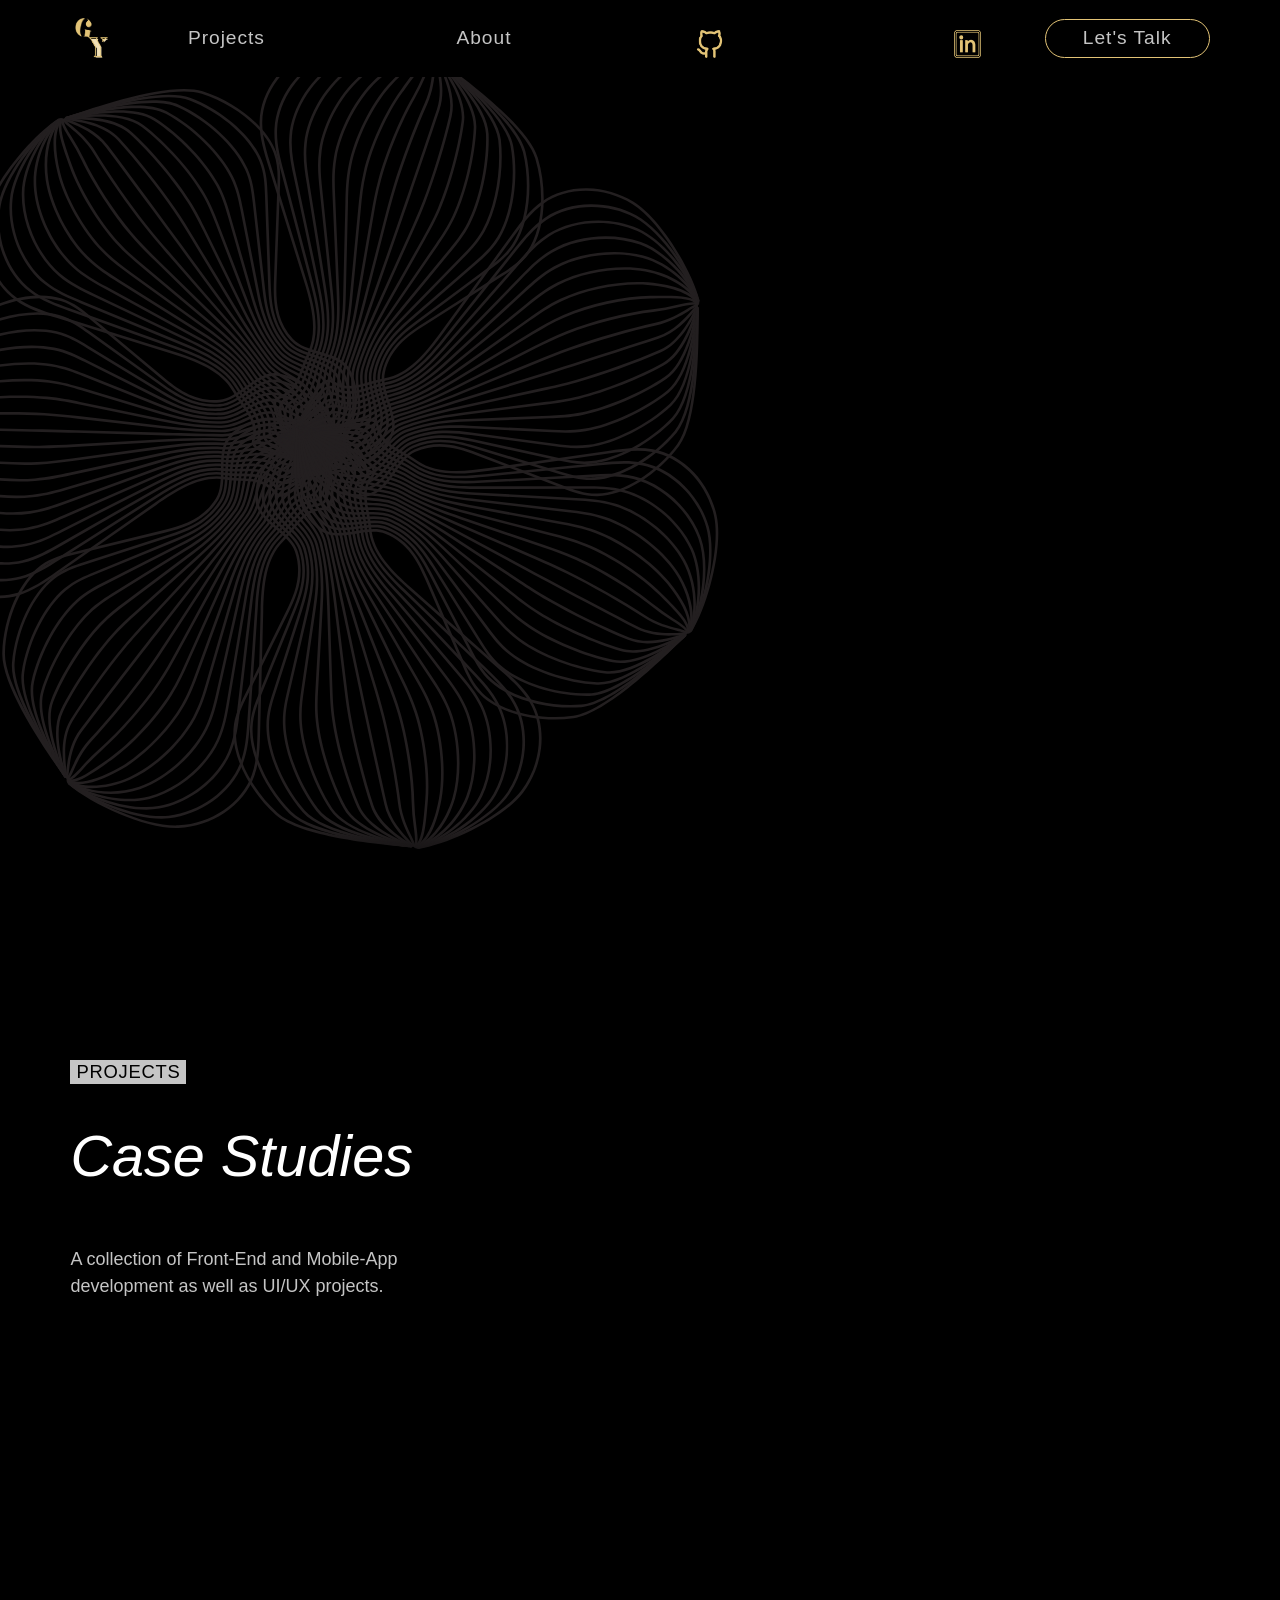
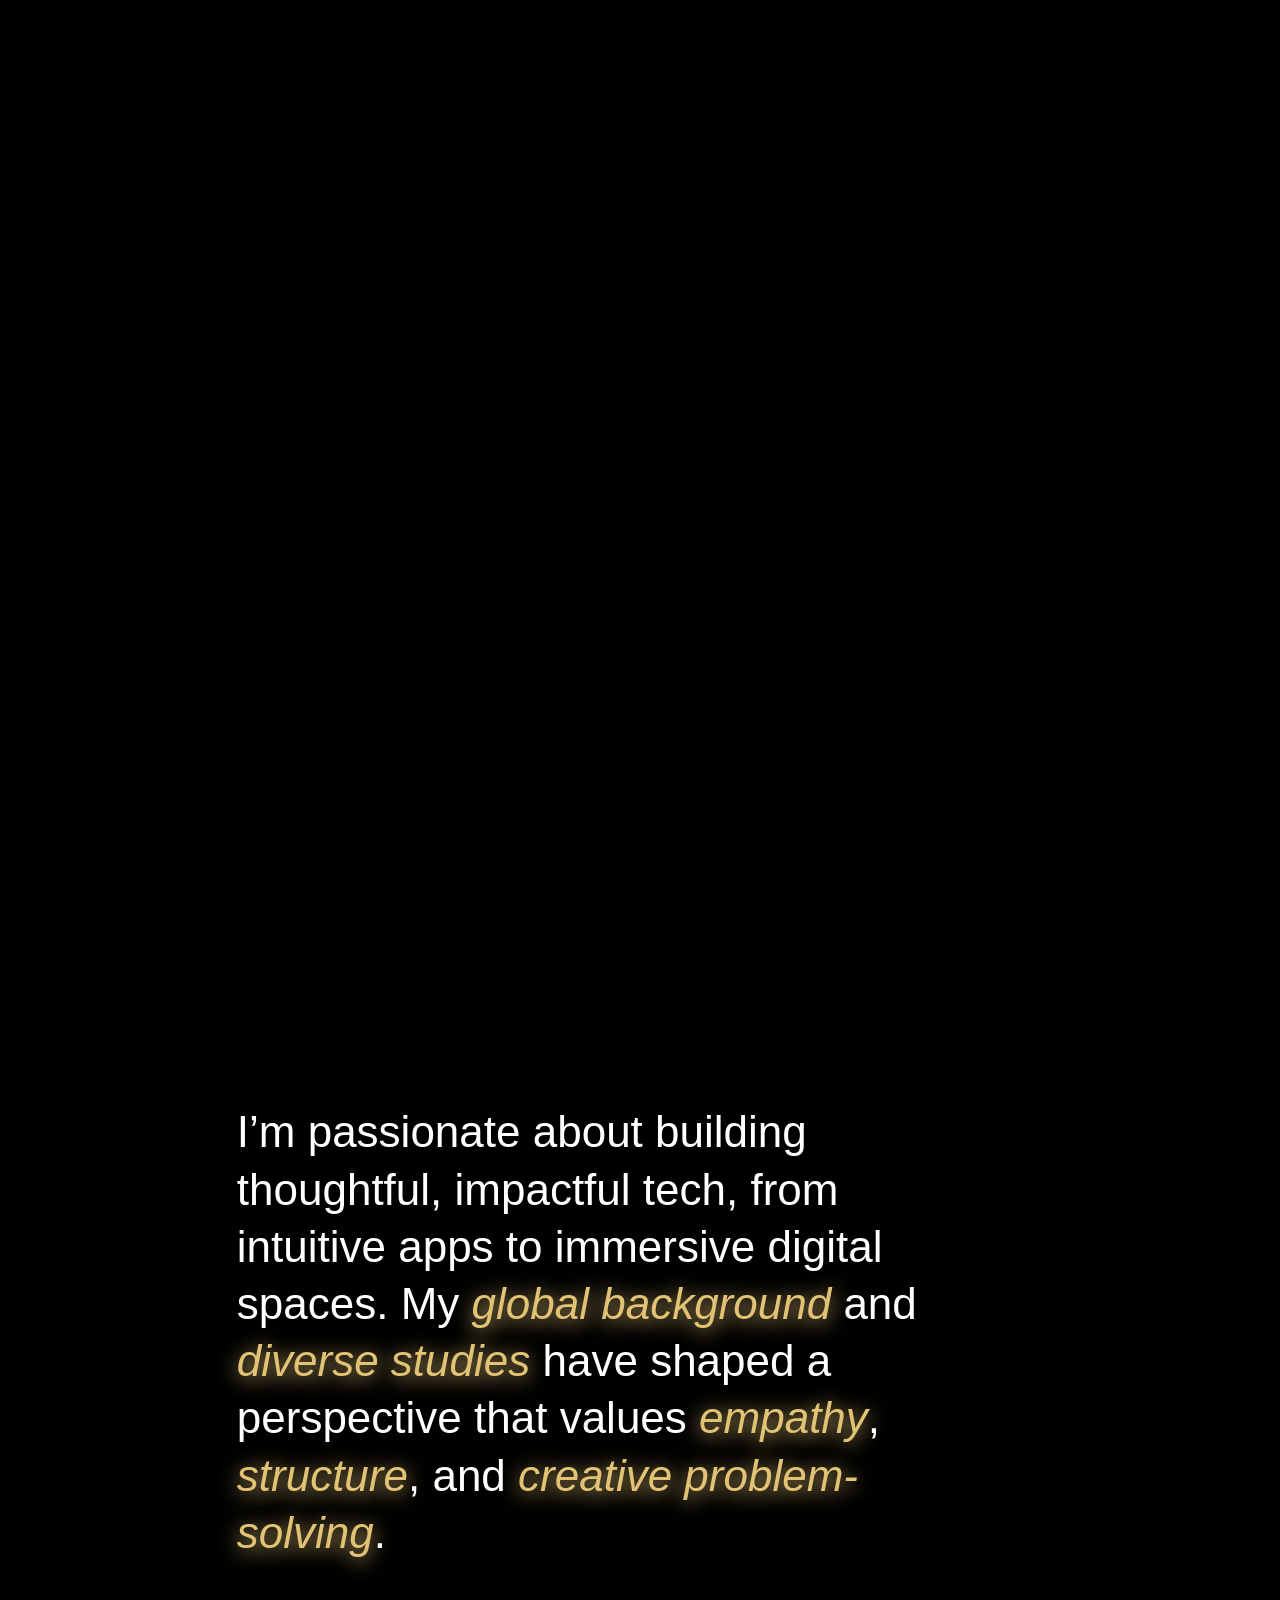
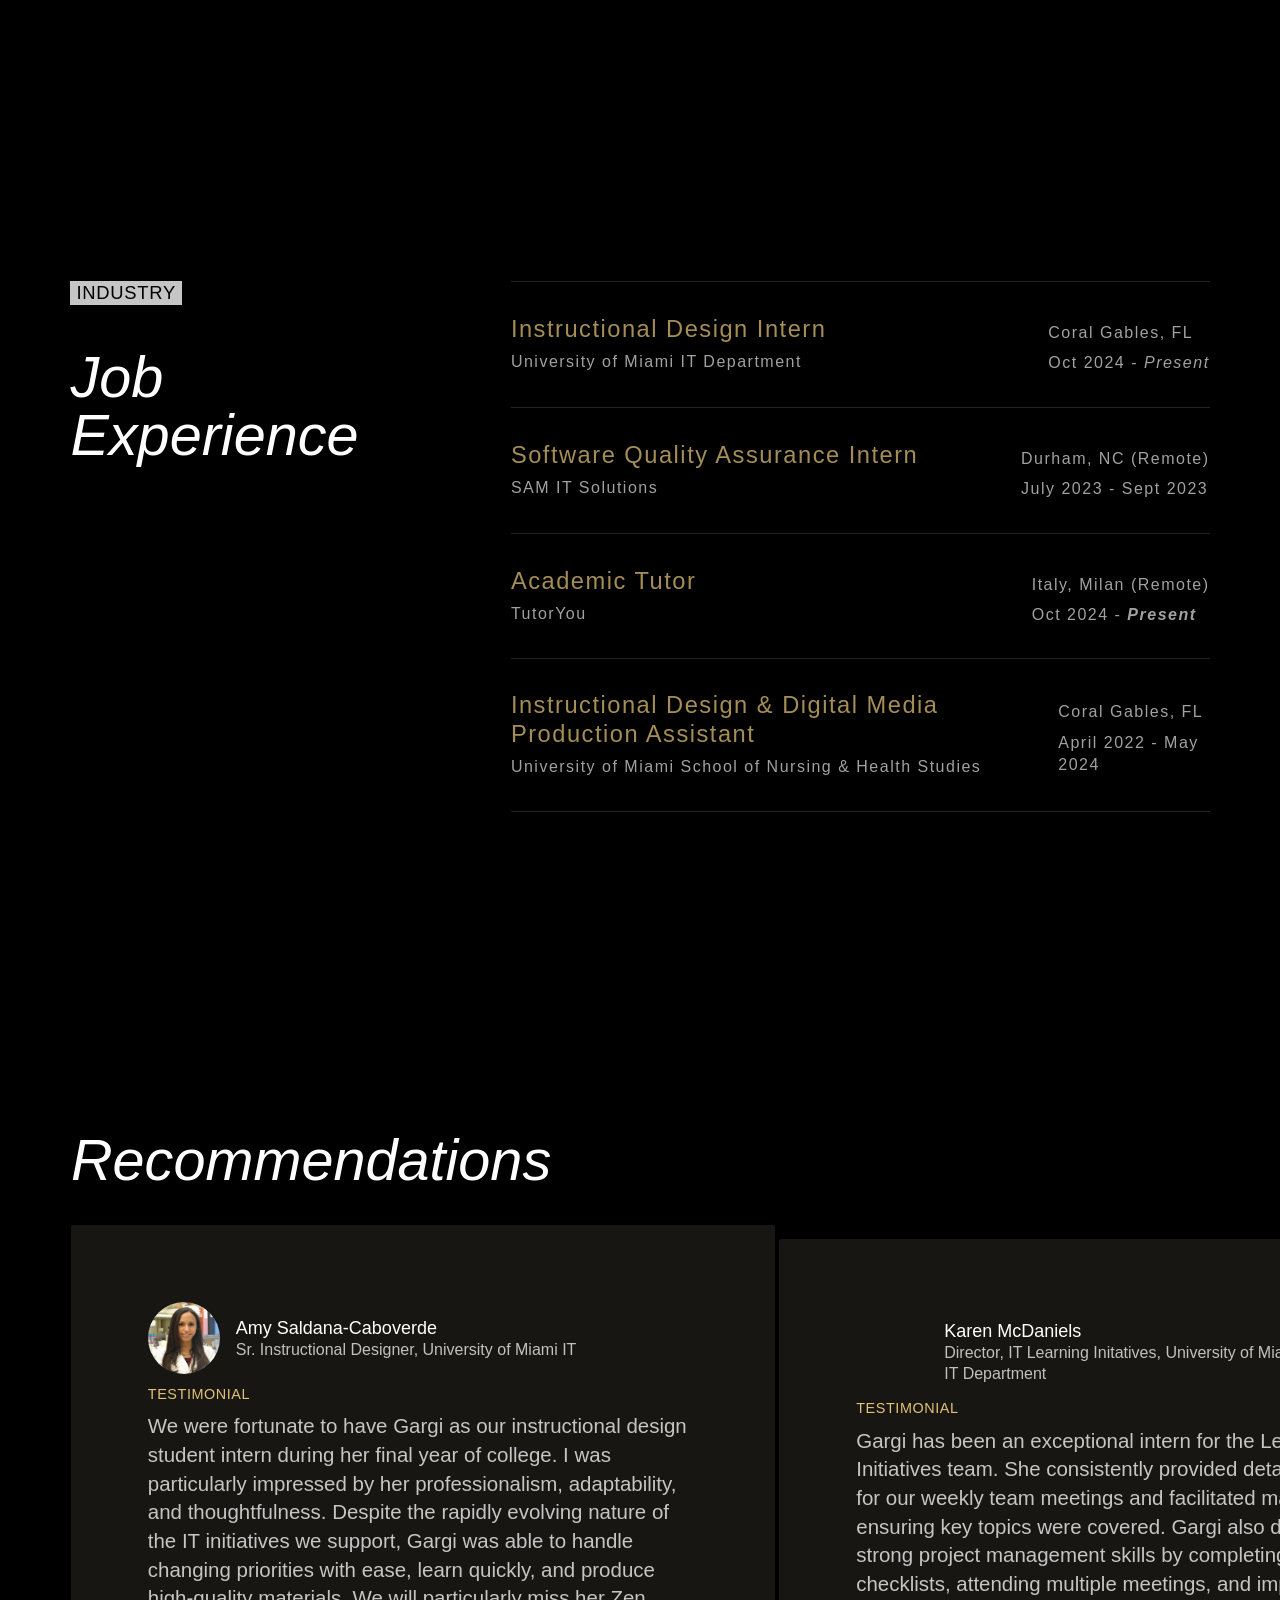
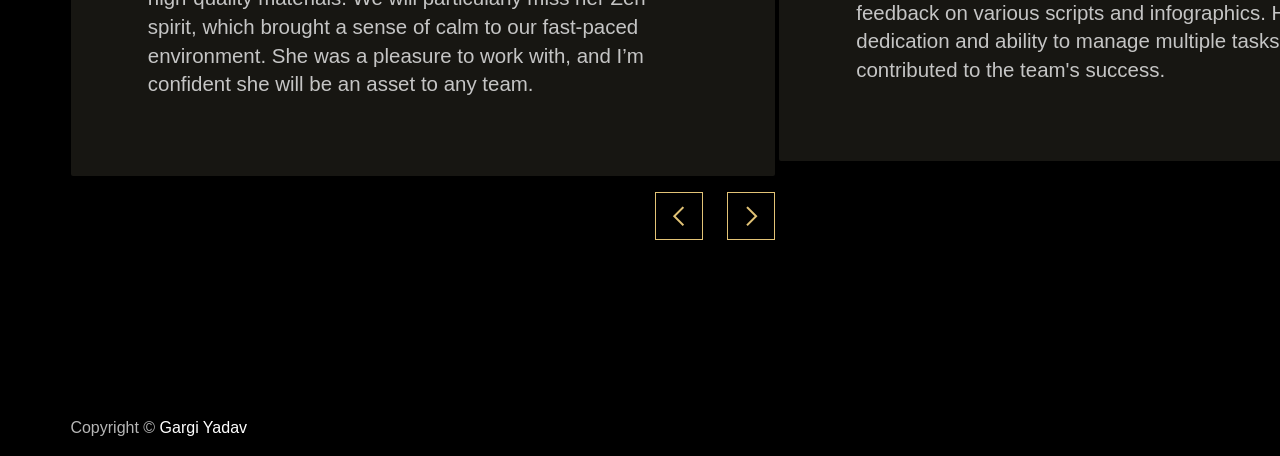
==== commit b8716df1: "change" ====
--- a/index.html
+++ b/index.html
@@ -1,11 +1,11 @@
-<!DOCTYPE html><!--  This site was created in Webflow. https://webflow.com  --><!--  Last Published: Wed Apr 30 2025 02:10:59 GMT+0000 (Coordinated Universal Time)  -->
+<!DOCTYPE html><!--  This site was created in Webflow. https://webflow.com  --><!--  Last Published: Wed Apr 30 2025 03:26:08 GMT+0000 (Coordinated Universal Time)  -->
 <html data-wf-page="67da205cc5cc4d91145ba901" data-wf-site="67da205bc5cc4d91145ba8b2" lang="en">
 <head>
   <meta charset="utf-8">
-  <title>Enigma Studio | Webflow HTML website template</title>
-  <meta content="Enigma Studio | Webflow HTML website template" property="og:title">
+  <title>Hello, I’m Gargi</title>
+  <meta content="Hello, I’m Gargi" property="og:title">
   <meta content="https://cdn.prod.website-files.com/6703321c58a02eadf2546669/6704120da73efdd2e2a7a89e_enigma-ai-studio.webflow.io_%20(4).avif" property="og:image">
-  <meta content="Enigma Studio | Webflow HTML website template" property="twitter:title">
+  <meta content="Hello, I’m Gargi" property="twitter:title">
   <meta content="https://cdn.prod.website-files.com/6703321c58a02eadf2546669/6704120da73efdd2e2a7a89e_enigma-ai-studio.webflow.io_%20(4).avif" property="twitter:image">
   <meta content="width=device-width, initial-scale=1" name="viewport">
   <meta content="Webflow" name="generator">
@@ -17,7 +17,7 @@
   <script src="https://ajax.googleapis.com/ajax/libs/webfont/1.6.26/webfont.js" type="text/javascript"></script>
   <script type="text/javascript">WebFont.load({  google: {    families: ["Great Vibes:400","Bitter:400,700,400italic","PT Serif:400,400italic,700,700italic","Merriweather:300,300italic,400,400italic,700,700italic,900,900italic","Afacad Flux:200,300,regular,500,600,700,800,900"]  }});</script>
   <script type="text/javascript">!function(o,c){var n=c.documentElement,t=" w-mod-";n.className+=t+"js",("ontouchstart"in o||o.DocumentTouch&&c instanceof DocumentTouch)&&(n.className+=t+"touch")}(window,document);</script>
-  <link href="images/favicon.svg" rel="shortcut icon" type="image/x-icon">
+  <link href="images/favicon.png" rel="shortcut icon" type="image/x-icon">
   <link href="images/webclip.png" rel="apple-touch-icon">
 </head>
 <body class="body">
@@ -194,29 +194,13 @@
                   </div>
                 </div>
                 <h3 class="label-4 margin-bottom-8">Testimonial</h3>
-                <p class="paragraph-18"><em>&quot;We were fortunate to have Gargi as our instructional design student intern during her final year of college. I was particularly impressed by her professionalism, adaptability, and thoughtfulness. Despite the rapidly evolving nature of the IT initiatives we support, Gargi was able to handle changing priorities with ease, learn quickly, and produce high-quality materials. We will particularly miss her Zen spirit, which brought a sense of calm to our fast-paced environment. She was a pleasure to work with, and I’m confident she will be an asset to any team.&quot;</em></p>
-              </div>
-            </div>
-          </div>
-          <div class="quote-slide w-slide">
-            <div class="quote-card-3">
-              <div class="quote-text-wrapper">
-                <h3 class="label-4 margin-bottom-8">Testimonial</h3>
-                <div class="quote">
-                  <div class="quote-profile-image-wrapper"><img sizes="(max-width: 767px) 100vw, (max-width: 991px) 728px, 940px" srcset="images/Designer-5_1-p-500.png 500w, images/Designer-5_1-p-800.png 800w, images/Designer-5_1Designer-5.webp 1024w" alt="" src="images/Designer-5_1Designer-5.webp" loading="lazy" class="quote-profile-image"></div>
-                  <div class="quote-name-title-wrapper">
-                    <div class="quote-name">Sanne Martens</div>
-                    <div class="quote-title">Professor of Practice in User Experience Design, University of Miami </div>
-                  </div>
-                </div>
-                <p class="quote-heading">&quot;&quot;</p>
-              </div>
-            </div>
-          </div>
-          <div class="quote-slide w-slide">
-            <div class="quote-card-3">
-              <div class="quote-text-wrapper">
-                <h3 class="label-4 margin-bottom-8">Testimonial</h3>
+                <p class="paragraph-18">We were fortunate to have Gargi as our instructional design student intern during her final year of college. I was particularly impressed by her professionalism, adaptability, and thoughtfulness. Despite the rapidly evolving nature of the IT initiatives we support, Gargi was able to handle changing priorities with ease, learn quickly, and produce high-quality materials. We will particularly miss her Zen spirit, which brought a sense of calm to our fast-paced environment. She was a pleasure to work with, and I’m confident she will be an asset to any team.</p>
+              </div>
+            </div>
+          </div>
+          <div class="quote-slide w-slide">
+            <div class="quote-card-3">
+              <div class="quote-text-wrapper">
                 <div class="quote">
                   <div class="quote-profile-image-wrapper"><img sizes="(max-width: 767px) 100vw, (max-width: 991px) 728px, 762px" srcset="images/Headshot-of-Sophie-2_1-p-500.png 500w, images/Headshot-of-Sophie-2_1Headshot-of-Sophie-2.webp 762w" alt="" src="images/Headshot-of-Sophie-2_1Headshot-of-Sophie-2.webp" loading="lazy" class="quote-profile-image"></div>
                   <div class="quote-name-title-wrapper">
@@ -224,37 +208,38 @@
                     <div class="quote-title">Director, IT Learning Initatives, University of Miami IT Department</div>
                   </div>
                 </div>
-                <p class="paragraph-18">&quot;<em>Gargi has been an exceptional intern for the Learning Initiatives team. She consistently provided detailed agendas for our weekly team meetings and facilitated many of them, ensuring key topics were covered. Gargi also demonstrated strong project management skills by completing audits and checklists, attending multiple meetings, and implementing feedback on various scripts and infographics. Her creativity, dedication and ability to manage multiple tasks have greatly contributed to the team&#x27;s success.</em>&quot;</p>
-              </div>
-            </div>
-          </div>
-          <div class="quote-slide w-slide">
-            <div class="quote-card-3">
-              <div class="quote-text-wrapper">
-                <h3 class="label-4 margin-bottom-8">Testimonial</h3>
-                <div class="quote">
-                  <div class="quote-profile-image-wrapper"><img sizes="(max-width: 767px) 100vw, (max-width: 991px) 728px, 940px" srcset="images/Designer-5_1-p-500.png 500w, images/Designer-5_1-p-800.png 800w, images/Designer-5_1Designer-5.webp 1024w" alt="" src="images/Designer-5_1Designer-5.webp" loading="lazy" class="quote-profile-image"></div>
-                  <div class="quote-name-title-wrapper">
-                    <div class="quote-name">Ishwar Balliram</div>
-                    <div class="quote-title">IT/ERP Trainer Instructional Designer, University of Miami School of Nursing and Health Studies </div>
-                  </div>
-                </div>
-                <p class="quote-heading">&quot;&quot;</p>
-              </div>
-            </div>
-          </div>
-          <div class="quote-slide w-slide">
-            <div class="quote-card-3">
-              <div class="quote-text-wrapper">
-                <h3 class="label-4 margin-bottom-8">Testimonial</h3>
-                <div class="quote">
-                  <div class="quote-profile-image-wrapper"><img sizes="(max-width: 767px) 100vw, (max-width: 991px) 728px, 940px" srcset="images/Designer-4-p-500.png 500w, images/Designer-4-p-800.png 800w, images/Designer-4.webp 1024w" alt="" src="images/Designer-4.webp" loading="lazy" class="quote-profile-image"></div>
+                <h3 class="label-4 margin-bottom-8">Testimonial</h3>
+                <p class="paragraph-18">Gargi has been an exceptional intern for the Learning Initiatives team. She consistently provided detailed agendas for our weekly team meetings and facilitated many of them, ensuring key topics were covered. Gargi also demonstrated strong project management skills by completing audits and checklists, attending multiple meetings, and implementing feedback on various scripts and infographics. Her creativity, dedication and ability to manage multiple tasks have greatly contributed to the team&#x27;s success.</p>
+              </div>
+            </div>
+          </div>
+          <div class="quote-slide w-slide">
+            <div class="quote-card-3">
+              <div class="quote-text-wrapper">
+                <div class="quote">
+                  <div class="quote-profile-image-wrapper"><img sizes="(max-width: 767px) 100vw, (max-width: 991px) 728px, 940px" srcset="images/Untitled-design-p-500.png 500w, images/Untitled-design-p-800.png 800w, images/Untitled-design.png 1024w" alt="" src="images/Untitled-design.png" loading="lazy" class="quote-profile-image"></div>
+                  <div class="quote-name-title-wrapper">
+                    <div class="quote-name">Nicole Durham</div>
+                    <div class="quote-title">Assistant Director, International Student &amp; Scholar Services, University of Miami<br></div>
+                  </div>
+                </div>
+                <h3 class="label-4 margin-bottom-8">Testimonial</h3>
+                <p class="paragraph-18">Gargi&#x27;s passion and unwavering commitment to serving international students have made her an incredible asset to COISO during her two years on the executive board. Over this time, she has grown exponentially as a leader, consistently stepping up to take initiative, support her peers, and create a warm and welcoming community on campus.</p>
+              </div>
+            </div>
+          </div>
+          <div class="quote-slide w-slide">
+            <div class="quote-card-3">
+              <div class="quote-text-wrapper">
+                <div class="quote">
+                  <div class="quote-profile-image-wrapper"><img sizes="(max-width: 767px) 100vw, (max-width: 991px) 728px, 940px" srcset="images/Untitled-design-1-p-500.png 500w, images/Untitled-design-1-p-800.png 800w, images/Untitled-design-1.png 1024w" alt="" src="images/Untitled-design-1.png" loading="lazy" class="quote-profile-image"></div>
                   <div class="quote-name-title-wrapper">
                     <div class="quote-name">Claudia Anderson</div>
-                    <div class="paragraph-18"><em>For the past 2 years, Gargi has demonstrated exceptional leadership skills as part of the COISO executive board. First as Vice President and then as Treasurer, Gargi’s positivity, hard work, and dedication to COISO has allowed the organization to flourish and contributed to its legacy in spades.</em><br></div>
-                  </div>
-                </div>
-                <p class="quote-heading">&quot;&quot;</p>
+                    <div class="quote-title">Associate Director, International Student &amp; Scholar Services, University of Miami</div>
+                  </div>
+                </div>
+                <h3 class="label-4 margin-bottom-8">Testimonial</h3>
+                <p class="paragraph-18">For the past 2 years, Gargi has demonstrated exceptional leadership skills as part of the COISO executive board. First as Vice President and then as Treasurer, Gargi’s positivity, hard work, and dedication to COISO has allowed the organization to flourish and contributed to its legacy in spades. </p>
               </div>
             </div>
           </div>
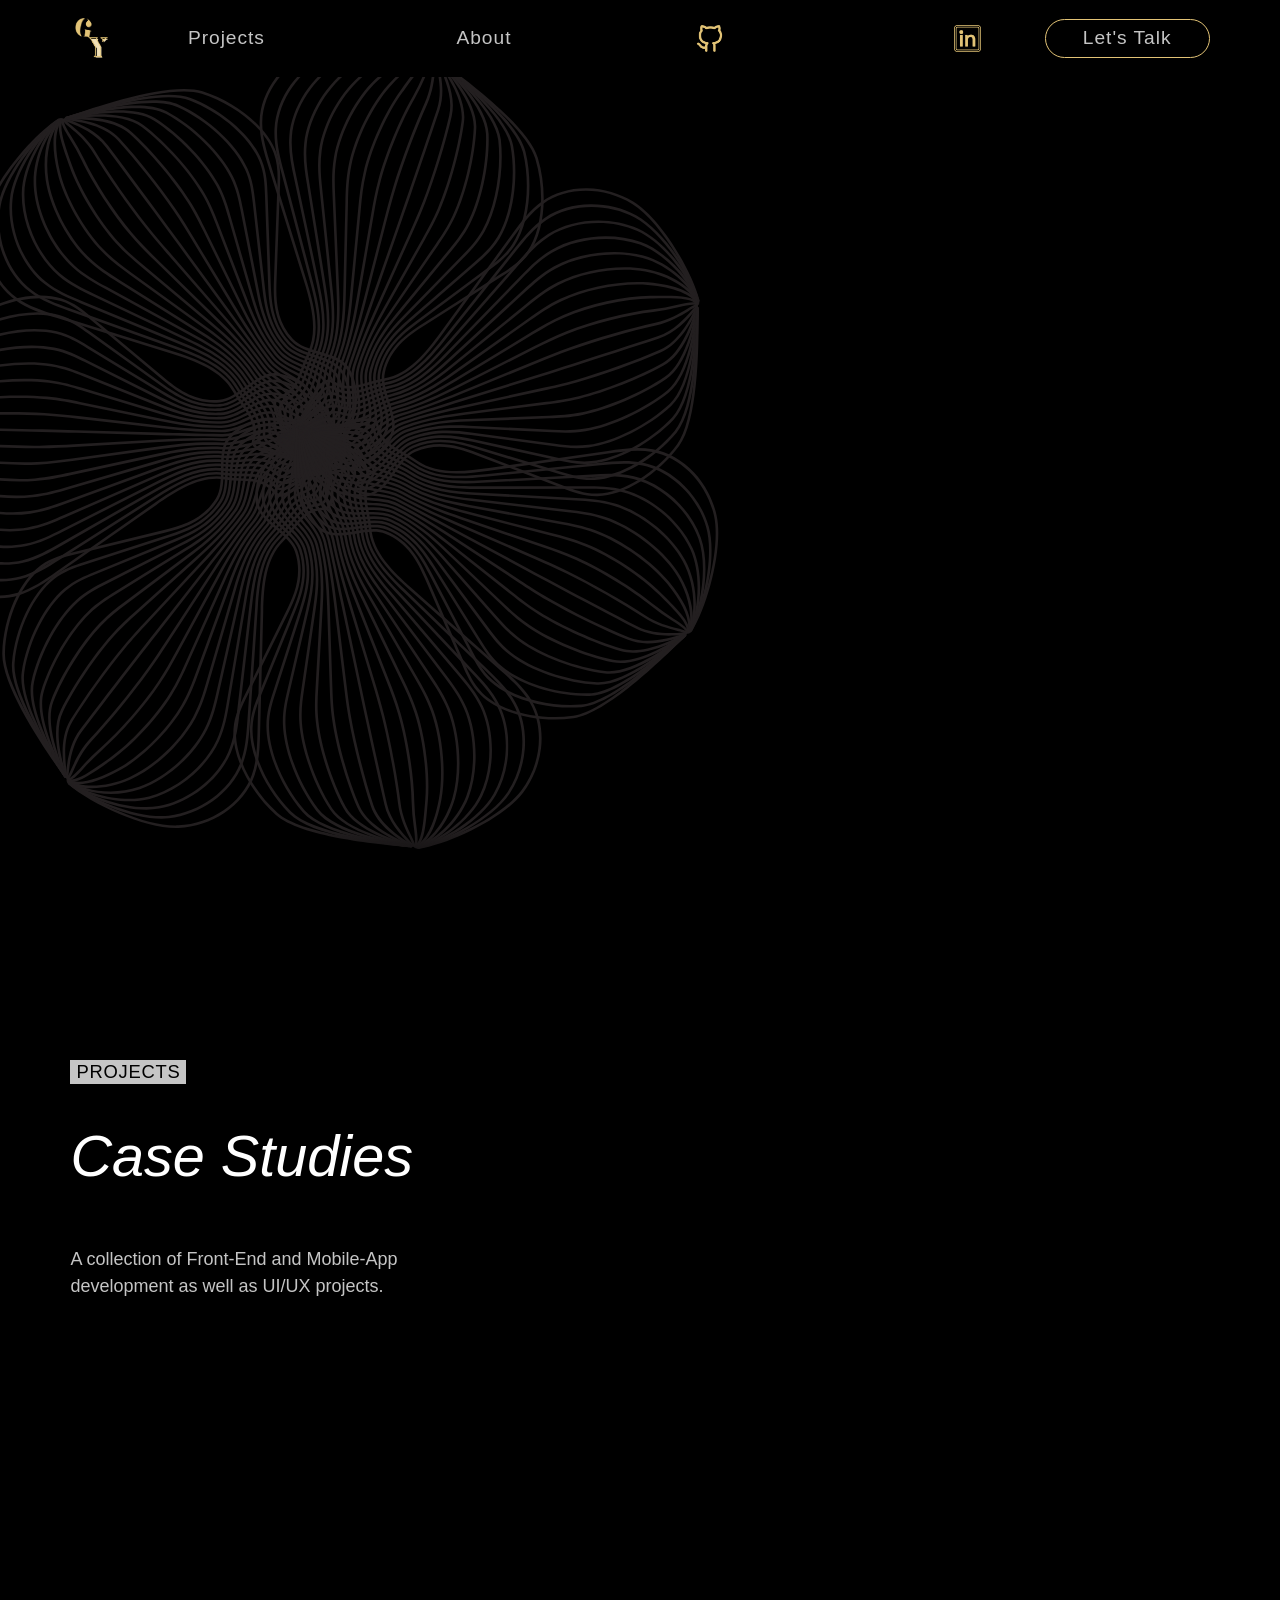
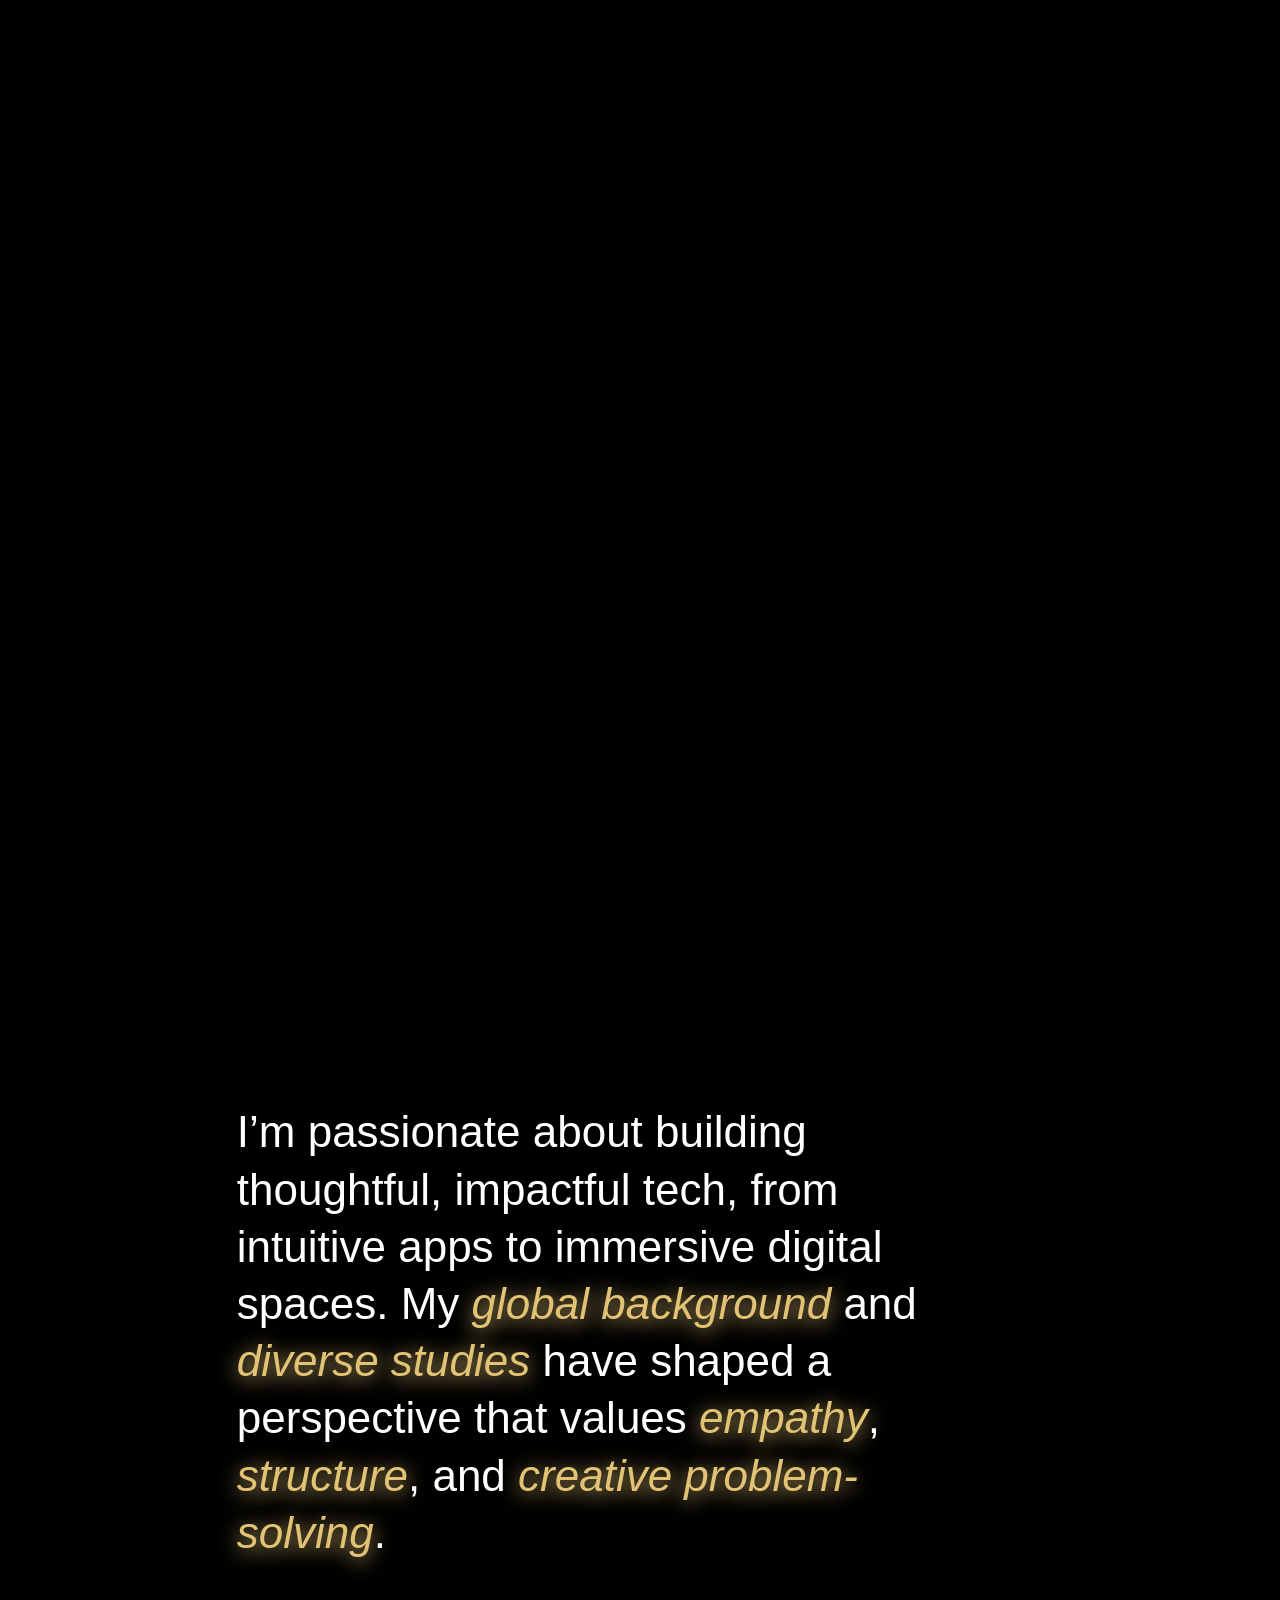
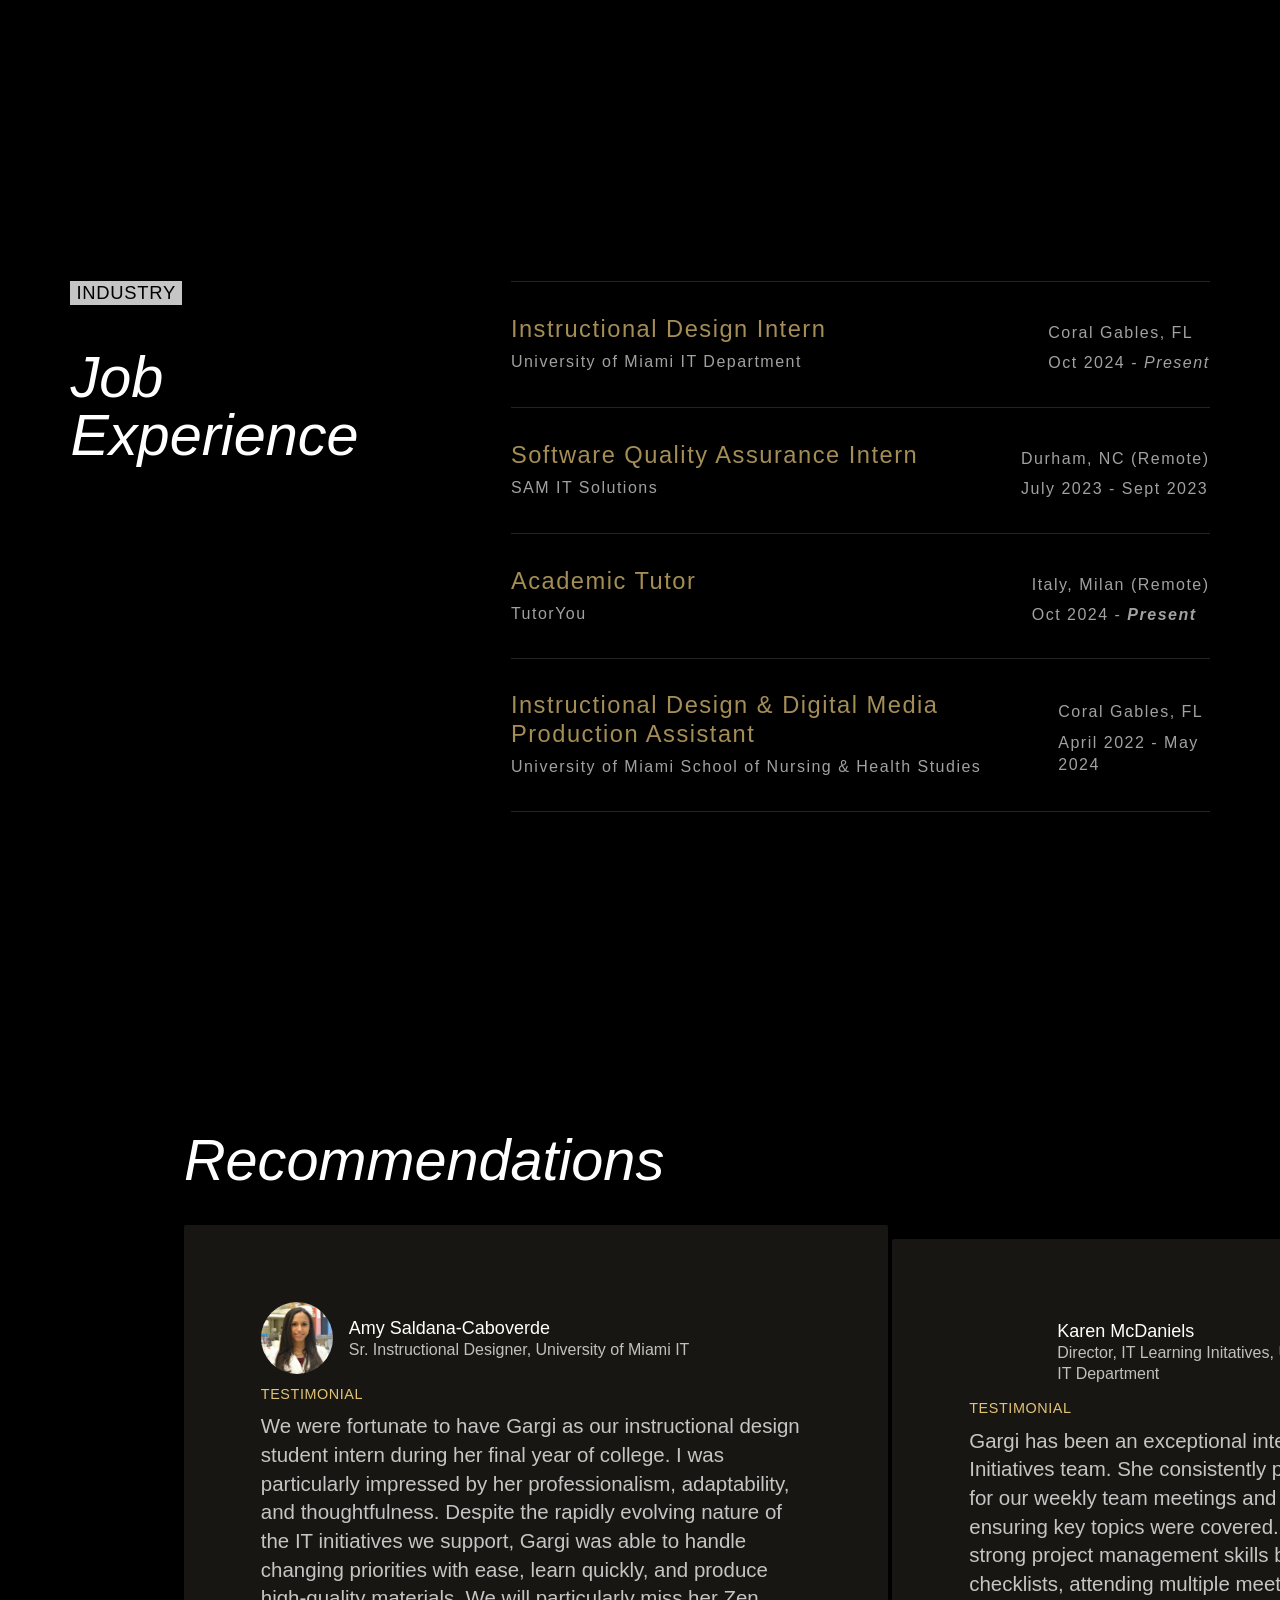
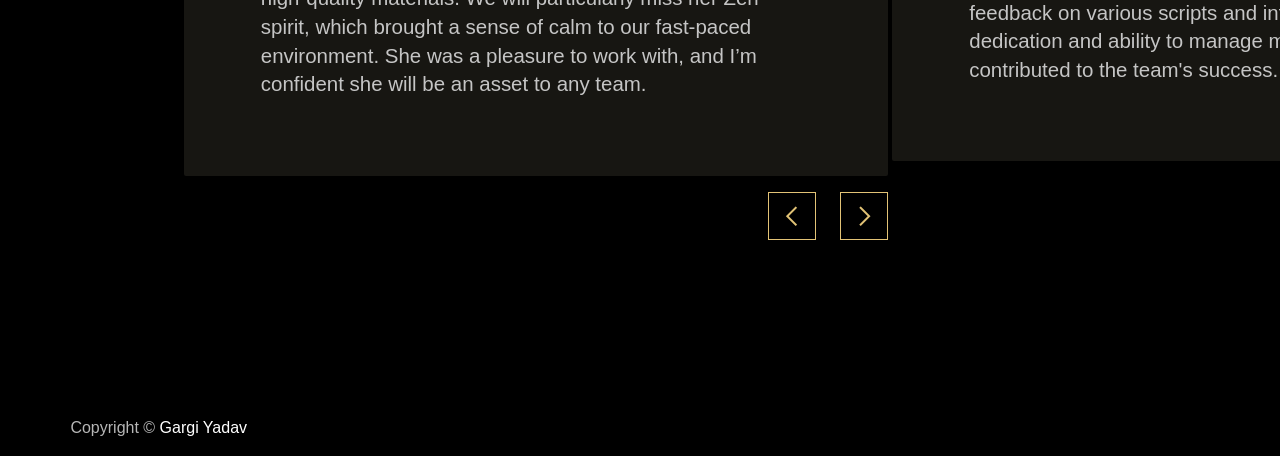
==== commit 36e80b6b: "Updates made to petpals" ====
--- a/index.html
+++ b/index.html
@@ -1,11 +1,11 @@
-<!DOCTYPE html><!--  This site was created in Webflow. https://webflow.com  --><!--  Last Published: Wed Apr 30 2025 03:26:08 GMT+0000 (Coordinated Universal Time)  -->
+<!DOCTYPE html><!--  This site was created in Webflow. https://webflow.com  --><!--  Last Published: Wed Apr 30 2025 05:26:47 GMT+0000 (Coordinated Universal Time)  -->
 <html data-wf-page="67da205cc5cc4d91145ba901" data-wf-site="67da205bc5cc4d91145ba8b2" lang="en">
 <head>
   <meta charset="utf-8">
-  <title>Hello, I’m Gargi</title>
-  <meta content="Hello, I’m Gargi" property="og:title">
+  <title>👋 I&#x27;m Gargi</title>
+  <meta content="👋 I&#x27;m Gargi" property="og:title">
   <meta content="https://cdn.prod.website-files.com/6703321c58a02eadf2546669/6704120da73efdd2e2a7a89e_enigma-ai-studio.webflow.io_%20(4).avif" property="og:image">
-  <meta content="Hello, I’m Gargi" property="twitter:title">
+  <meta content="👋 I&#x27;m Gargi" property="twitter:title">
   <meta content="https://cdn.prod.website-files.com/6703321c58a02eadf2546669/6704120da73efdd2e2a7a89e_enigma-ai-studio.webflow.io_%20(4).avif" property="twitter:image">
   <meta content="width=device-width, initial-scale=1" name="viewport">
   <meta content="Webflow" name="generator">
@@ -62,7 +62,6 @@
             <h1 data-w-id="ab54db40-0832-3c3a-b378-94128060c0ac" style="-webkit-transform:translate3d(0, 40px, 0) scale3d(1, 1, 1) rotateX(0) rotateY(0) rotateZ(0) skew(0, 0);-moz-transform:translate3d(0, 40px, 0) scale3d(1, 1, 1) rotateX(0) rotateY(0) rotateZ(0) skew(0, 0);-ms-transform:translate3d(0, 40px, 0) scale3d(1, 1, 1) rotateX(0) rotateY(0) rotateZ(0) skew(0, 0);transform:translate3d(0, 40px, 0) scale3d(1, 1, 1) rotateX(0) rotateY(0) rotateZ(0) skew(0, 0);opacity:0" class="hero-description-2">I am a fractal, a glitch in the system, an emerging phenomenon—filled with data, knowledge, and a relentless spirit to find beauty in both structure and chaos. <br><em>I am a creator.</em></h1>
           </div>
         </div>
-        <div data-w-id="f1279437-eaea-55bb-9e67-e948d1ccc646" style="-webkit-transform:translate3d(0, 40px, 0) scale3d(1, 1, 1) rotateX(0) rotateY(0) rotateZ(0) skew(0, 0);-moz-transform:translate3d(0, 40px, 0) scale3d(1, 1, 1) rotateX(0) rotateY(0) rotateZ(0) skew(0, 0);-ms-transform:translate3d(0, 40px, 0) scale3d(1, 1, 1) rotateX(0) rotateY(0) rotateZ(0) skew(0, 0);transform:translate3d(0, 40px, 0) scale3d(1, 1, 1) rotateX(0) rotateY(0) rotateZ(0) skew(0, 0);opacity:0" class="hero-contact-info-wrapper"></div>
       </div>
     </div>
   </section>
@@ -93,7 +92,7 @@
               </div>
             </div>
           </a>
-          <a data-w-id="eceac7d6-76ee-a515-3b6d-4fc2977862ab" style="-webkit-transform:translate3d(0, 40px, 0) scale3d(1, 1, 1) rotateX(0) rotateY(0) rotateZ(0) skew(0, 0);-moz-transform:translate3d(0, 40px, 0) scale3d(1, 1, 1) rotateX(0) rotateY(0) rotateZ(0) skew(0, 0);-ms-transform:translate3d(0, 40px, 0) scale3d(1, 1, 1) rotateX(0) rotateY(0) rotateZ(0) skew(0, 0);transform:translate3d(0, 40px, 0) scale3d(1, 1, 1) rotateX(0) rotateY(0) rotateZ(0) skew(0, 0);opacity:0" href="projects/instructional-design.html" class="project-link-wrapper w-inline-block">
+          <a data-w-id="eceac7d6-76ee-a515-3b6d-4fc2977862ab" style="-webkit-transform:translate3d(0, 40px, 0) scale3d(1, 1, 1) rotateX(0) rotateY(0) rotateZ(0) skew(0, 0);-moz-transform:translate3d(0, 40px, 0) scale3d(1, 1, 1) rotateX(0) rotateY(0) rotateZ(0) skew(0, 0);-ms-transform:translate3d(0, 40px, 0) scale3d(1, 1, 1) rotateX(0) rotateY(0) rotateZ(0) skew(0, 0);transform:translate3d(0, 40px, 0) scale3d(1, 1, 1) rotateX(0) rotateY(0) rotateZ(0) skew(0, 0);opacity:0" href="#" class="project-link-wrapper w-inline-block">
             <div class="div-block-3">
               <div class="project-image-wrapper"><img sizes="(max-width: 767px) 100vw, (max-width: 991px) 728px, 940px" srcset="images/Untitled-design-8-p-500.png 500w, images/Untitled-design-8-p-800.png 800w, images/Untitled-design-8-p-1080.png 1080w, images/Untitled-design-8.png 1307w" alt="" src="images/Untitled-design-8.png" loading="lazy" class="project-background-image"></div>
               <div class="project-text-wrapper">
@@ -102,7 +101,7 @@
               </div>
             </div>
           </a>
-          <a data-w-id="2803e373-3068-89a8-c069-f5216d1c5479" style="-webkit-transform:translate3d(0, 40px, 0) scale3d(1, 1, 1) rotateX(0) rotateY(0) rotateZ(0) skew(0, 0);-moz-transform:translate3d(0, 40px, 0) scale3d(1, 1, 1) rotateX(0) rotateY(0) rotateZ(0) skew(0, 0);-ms-transform:translate3d(0, 40px, 0) scale3d(1, 1, 1) rotateX(0) rotateY(0) rotateZ(0) skew(0, 0);transform:translate3d(0, 40px, 0) scale3d(1, 1, 1) rotateX(0) rotateY(0) rotateZ(0) skew(0, 0);opacity:0" href="projects/intelli-cup-software.html" class="project-link-wrapper project-even w-inline-block">
+          <a data-w-id="2803e373-3068-89a8-c069-f5216d1c5479" style="-webkit-transform:translate3d(0, 40px, 0) scale3d(1, 1, 1) rotateX(0) rotateY(0) rotateZ(0) skew(0, 0);-moz-transform:translate3d(0, 40px, 0) scale3d(1, 1, 1) rotateX(0) rotateY(0) rotateZ(0) skew(0, 0);-ms-transform:translate3d(0, 40px, 0) scale3d(1, 1, 1) rotateX(0) rotateY(0) rotateZ(0) skew(0, 0);transform:translate3d(0, 40px, 0) scale3d(1, 1, 1) rotateX(0) rotateY(0) rotateZ(0) skew(0, 0);opacity:0" href="#" class="project-link-wrapper project-even w-inline-block">
             <div class="div-block-4">
               <div class="project-image-wrapper"><img sizes="(max-width: 767px) 100vw, (max-width: 991px) 728px, 940px" srcset="images/Liquid-Classification-p-500.png 500w, images/Liquid-Classification-p-800.png 800w, images/Liquid-Classification-p-1080.png 1080w, images/Liquid-Classification.png 1307w" alt="" src="images/Liquid-Classification.png" loading="lazy" class="project-background-image"></div>
               <div class="project-text-wrapper">
@@ -187,7 +186,7 @@
             <div class="quote-card-3">
               <div class="quote-text-wrapper">
                 <div class="quote">
-                  <div class="quote-profile-image-wrapper"><img sizes="(max-width: 711px) 100vw, 711px" srcset="images/56715de9-a145-4f1f-9404-28ab8ed8697f-p-500.jpg 500w, images/56715de9-a145-4f1f-9404-28ab8ed8697f.jpg 711w" alt="" src="images/56715de9-a145-4f1f-9404-28ab8ed8697f.jpg" loading="lazy" class="quote-profile-image"></div>
+                  <div class="quote-profile-image-wrapper"><img sizes="100vw" srcset="images/56715de9-a145-4f1f-9404-28ab8ed8697f-p-500.jpg 500w, images/56715de9-a145-4f1f-9404-28ab8ed8697f.jpg 711w" alt="" src="images/56715de9-a145-4f1f-9404-28ab8ed8697f.jpg" loading="lazy" class="quote-profile-image"></div>
                   <div class="quote-name-title-wrapper">
                     <div class="quote-name">Amy Saldana-Caboverde</div>
                     <div class="quote-title">Sr. Instructional Designer, University of Miami IT </div>
@@ -202,7 +201,7 @@
             <div class="quote-card-3">
               <div class="quote-text-wrapper">
                 <div class="quote">
-                  <div class="quote-profile-image-wrapper"><img sizes="(max-width: 767px) 100vw, (max-width: 991px) 728px, 762px" srcset="images/Headshot-of-Sophie-2_1-p-500.png 500w, images/Headshot-of-Sophie-2_1Headshot-of-Sophie-2.webp 762w" alt="" src="images/Headshot-of-Sophie-2_1Headshot-of-Sophie-2.webp" loading="lazy" class="quote-profile-image"></div>
+                  <div class="quote-profile-image-wrapper"><img sizes="100vw" srcset="images/Headshot-of-Sophie-2_1-p-500.png 500w, images/Headshot-of-Sophie-2_1Headshot-of-Sophie-2.webp 762w" alt="" src="images/Headshot-of-Sophie-2_1Headshot-of-Sophie-2.webp" loading="lazy" class="quote-profile-image"></div>
                   <div class="quote-name-title-wrapper">
                     <div class="quote-name">Karen McDaniels</div>
                     <div class="quote-title">Director, IT Learning Initatives, University of Miami IT Department</div>
@@ -217,7 +216,7 @@
             <div class="quote-card-3">
               <div class="quote-text-wrapper">
                 <div class="quote">
-                  <div class="quote-profile-image-wrapper"><img sizes="(max-width: 767px) 100vw, (max-width: 991px) 728px, 940px" srcset="images/Untitled-design-p-500.png 500w, images/Untitled-design-p-800.png 800w, images/Untitled-design.png 1024w" alt="" src="images/Untitled-design.png" loading="lazy" class="quote-profile-image"></div>
+                  <div class="quote-profile-image-wrapper"><img sizes="100vw" srcset="images/Untitled-design-p-500.png 500w, images/Untitled-design-p-800.png 800w, images/Untitled-design.png 1024w" alt="" src="images/Untitled-design.png" loading="lazy" class="quote-profile-image"></div>
                   <div class="quote-name-title-wrapper">
                     <div class="quote-name">Nicole Durham</div>
                     <div class="quote-title">Assistant Director, International Student &amp; Scholar Services, University of Miami<br></div>
@@ -232,7 +231,7 @@
             <div class="quote-card-3">
               <div class="quote-text-wrapper">
                 <div class="quote">
-                  <div class="quote-profile-image-wrapper"><img sizes="(max-width: 767px) 100vw, (max-width: 991px) 728px, 940px" srcset="images/Untitled-design-1-p-500.png 500w, images/Untitled-design-1-p-800.png 800w, images/Untitled-design-1.png 1024w" alt="" src="images/Untitled-design-1.png" loading="lazy" class="quote-profile-image"></div>
+                  <div class="quote-profile-image-wrapper"><img sizes="100vw" srcset="images/Untitled-design-1-p-500.png 500w, images/Untitled-design-1-p-800.png 800w, images/Untitled-design-1.png 1024w" alt="" src="images/Untitled-design-1.png" loading="lazy" class="quote-profile-image"></div>
                   <div class="quote-name-title-wrapper">
                     <div class="quote-name">Claudia Anderson</div>
                     <div class="quote-title">Associate Director, International Student &amp; Scholar Services, University of Miami</div>
--- a/css/gargis-stellar-site-e23b3b.webflow.css
+++ b/css/gargis-stellar-site-e23b3b.webflow.css
@@ -125,9 +125,13 @@
 }
 
 ul {
+  grid-column-gap: 10px;
+  grid-row-gap: 10px;
+  flex-flow: column;
   margin-top: 0;
   margin-bottom: 10px;
   padding-left: 40px;
+  display: flex;
 }
 
 img {
@@ -402,11 +406,14 @@
 }
 
 .generic-wrapper {
+  grid-column-gap: 0px;
+  grid-row-gap: 0px;
   background-color: #0000;
   border-bottom: 1px solid #000;
-  flex-direction: column;
+  flex-flow: wrap;
+  place-content: flex-start;
   align-items: flex-start;
-  width: 100%;
+  width: auto;
   display: flex;
   position: relative;
 }
@@ -484,6 +491,9 @@
   box-shadow: 0 0 64px 0 var(--theme--primary-faded);
   border-radius: 1px;
   width: 100%;
+  max-width: 70%;
+  margin-left: auto;
+  margin-right: auto;
 }
 
 .project-long-image-section {
@@ -909,7 +919,7 @@
 }
 
 .grid-case-study-2x1.margin-bottom-48 {
-  margin-bottom: 0;
+  margin-bottom: 3rem;
 }
 
 .grid-2x2 {
@@ -1466,6 +1476,9 @@
   background-color: #0000000f;
   border-radius: 1px;
   width: 100%;
+  max-width: 80%;
+  margin-left: auto;
+  margin-right: auto;
   padding: 4vw;
 }
 
@@ -1588,6 +1601,8 @@
   width: 50%;
   max-width: 30rem;
   height: 100%;
+  margin-top: auto;
+  margin-bottom: auto;
 }
 
 .hero-background-wrapper {
@@ -2058,7 +2073,8 @@
 }
 
 .hero-heading-wrapper {
-  width: 45%;
+  width: 50%;
+  margin-top: 6vh;
   margin-bottom: auto;
 }
 
@@ -2349,6 +2365,7 @@
 
 .paragraph-36 {
   color: #c5c5c5;
+  text-align: left;
   font-size: calc(.35vw + 1rem);
   font-weight: 400;
   line-height: 1.4em;
@@ -2616,7 +2633,7 @@
 .container-7.narrow {
   width: 60%;
   min-width: 50px;
-  margin-left: 39px;
+  margin-left: 152px;
   margin-right: auto;
 }
 
@@ -2646,6 +2663,8 @@
 }
 
 .quote-card-3 {
+  grid-column-gap: 25px;
+  grid-row-gap: 25px;
   background-color: #171612;
   border-radius: 2px;
   flex-direction: column;
@@ -2969,6 +2988,7 @@
   flex: none;
   justify-content: flex-end;
   max-width: 100%;
+  margin-top: 0;
   font-size: 8vw;
   font-weight: 500;
   line-height: 100%;
@@ -3049,7 +3069,7 @@
   grid-row-gap: 13vw;
   flex: 1;
   justify-content: center;
-  align-items: flex-end;
+  align-items: center;
   height: 100%;
   padding-left: 4.4rem;
   display: flex;
@@ -3562,6 +3582,23 @@
 
 .link-block-3 {
   width: 15%;
+}
+
+.div-block-14 {
+  grid-column-gap: 80px;
+  grid-row-gap: 80px;
+  flex-flow: row;
+  display: flex;
+}
+
+.image-7 {
+  max-width: 70%;
+  margin-left: auto;
+  margin-right: auto;
+}
+
+.list-2 {
+  margin-top: 20px;
 }
 
 @media screen and (max-width: 991px) {
